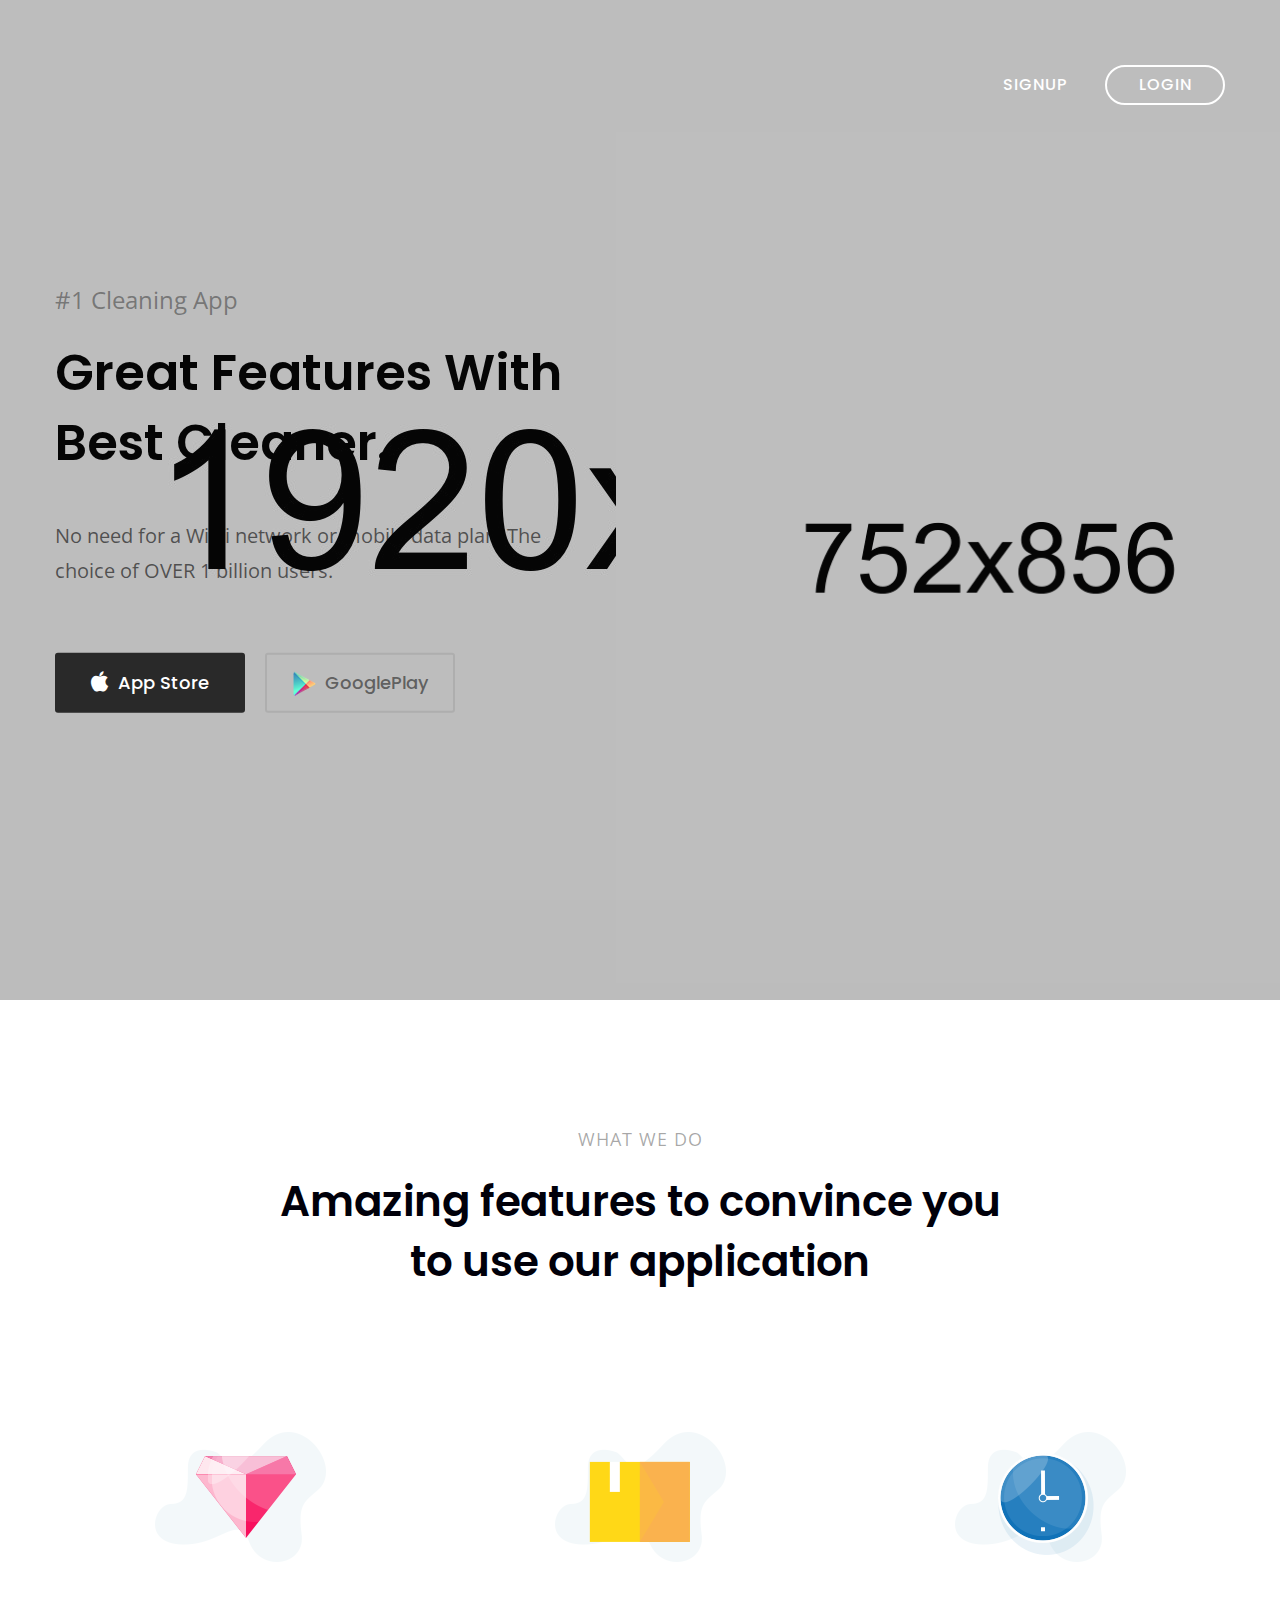
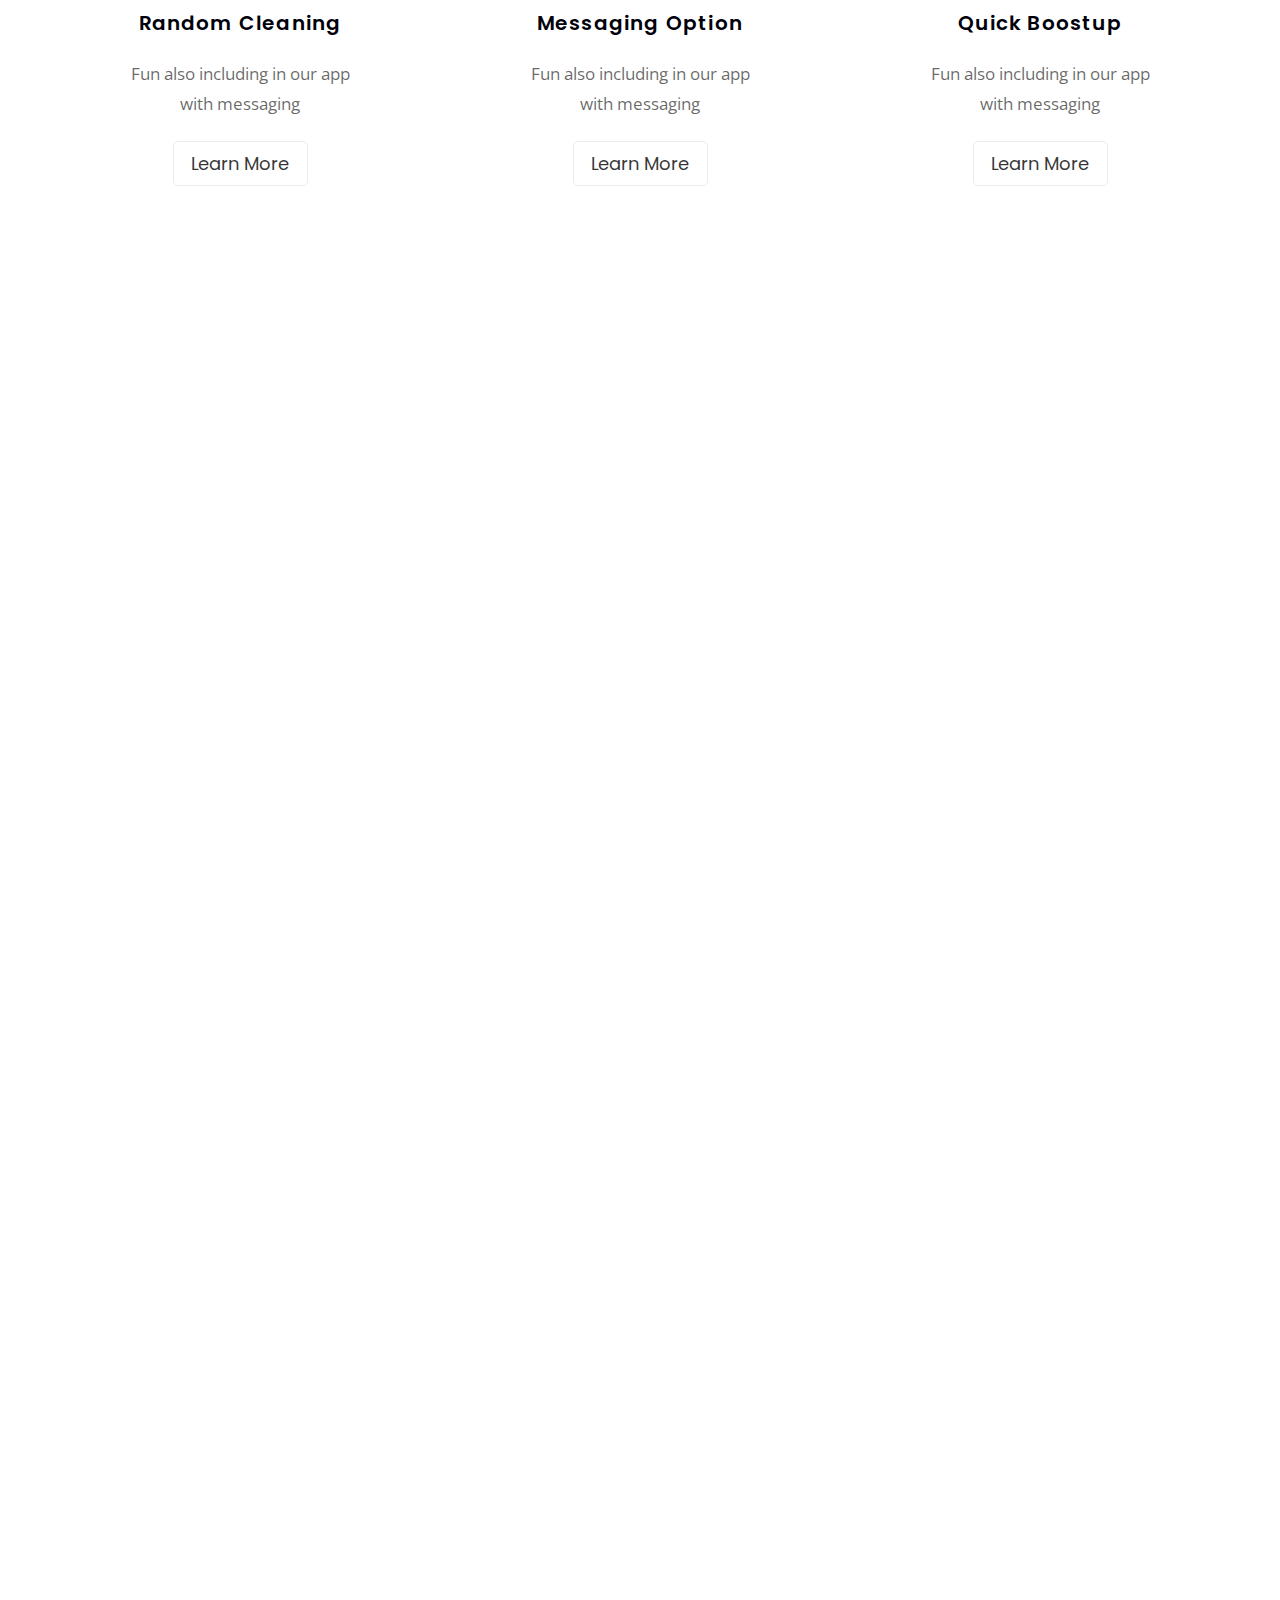
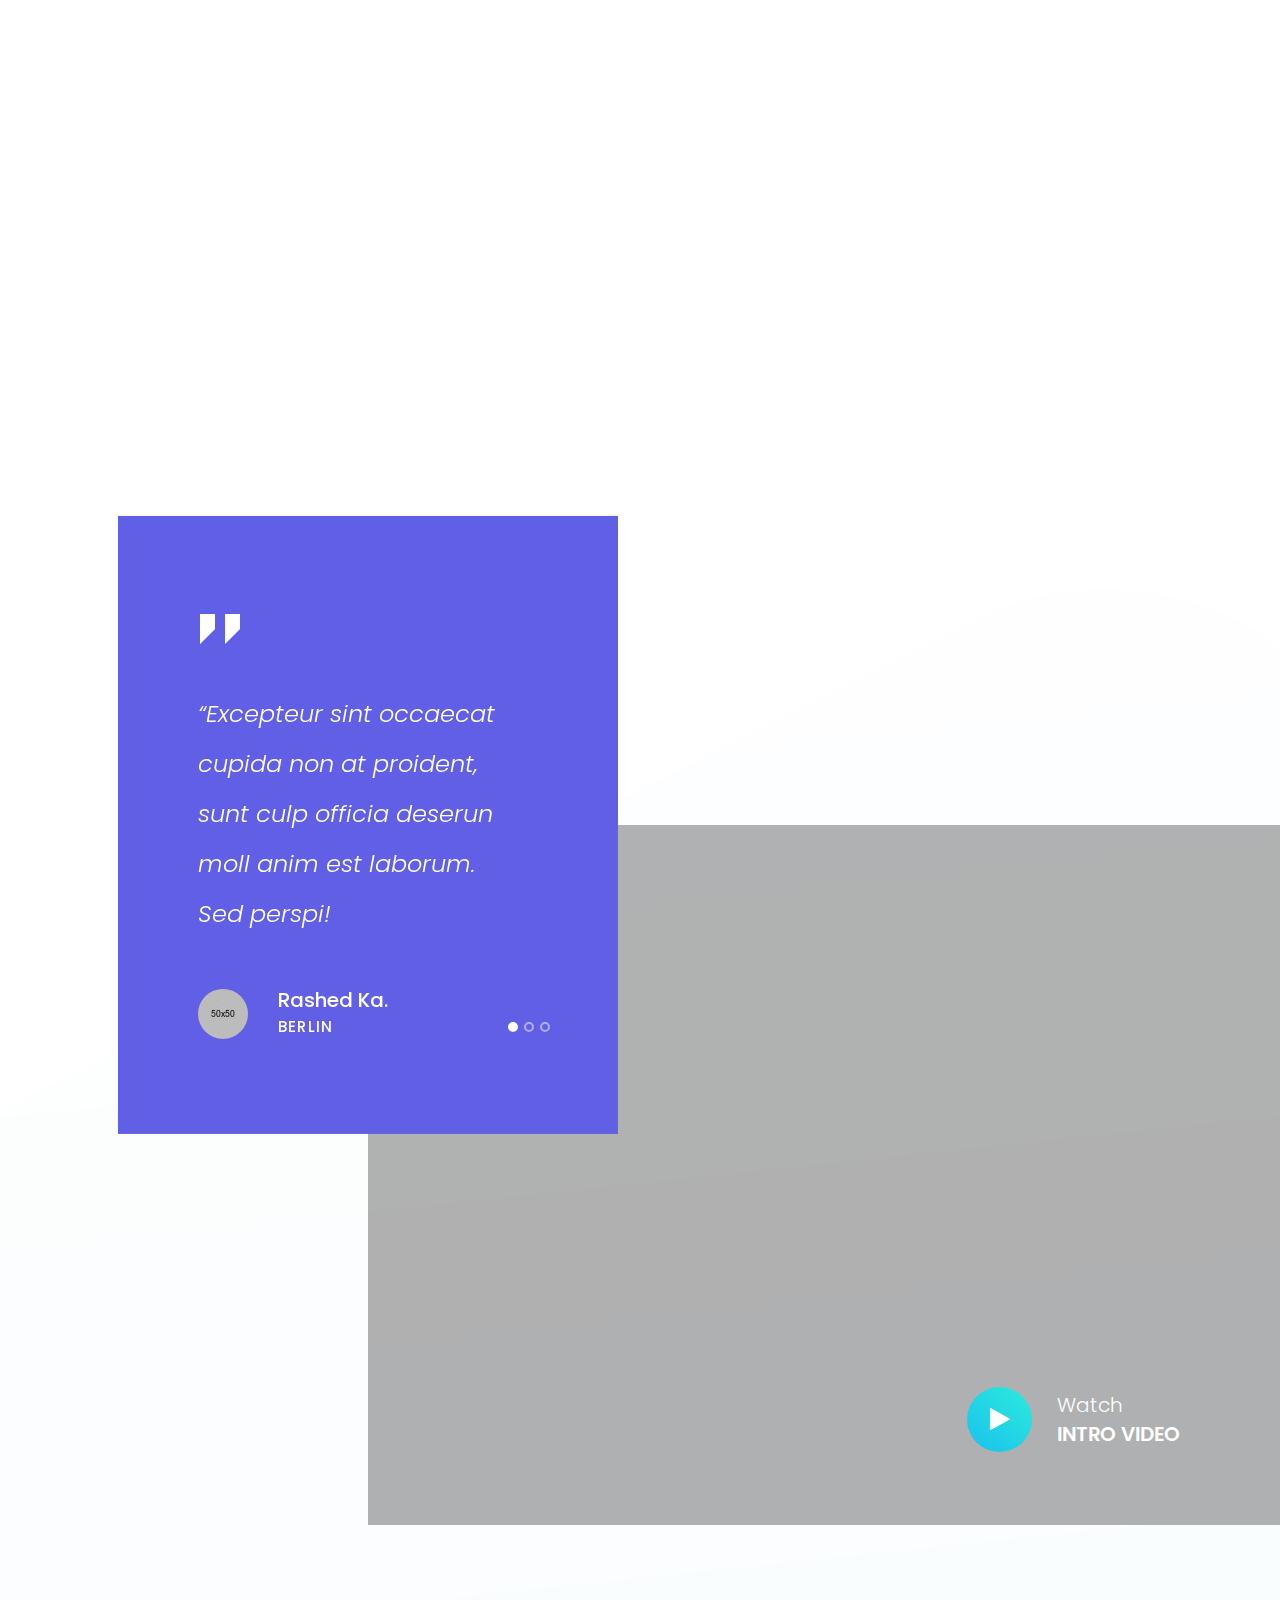
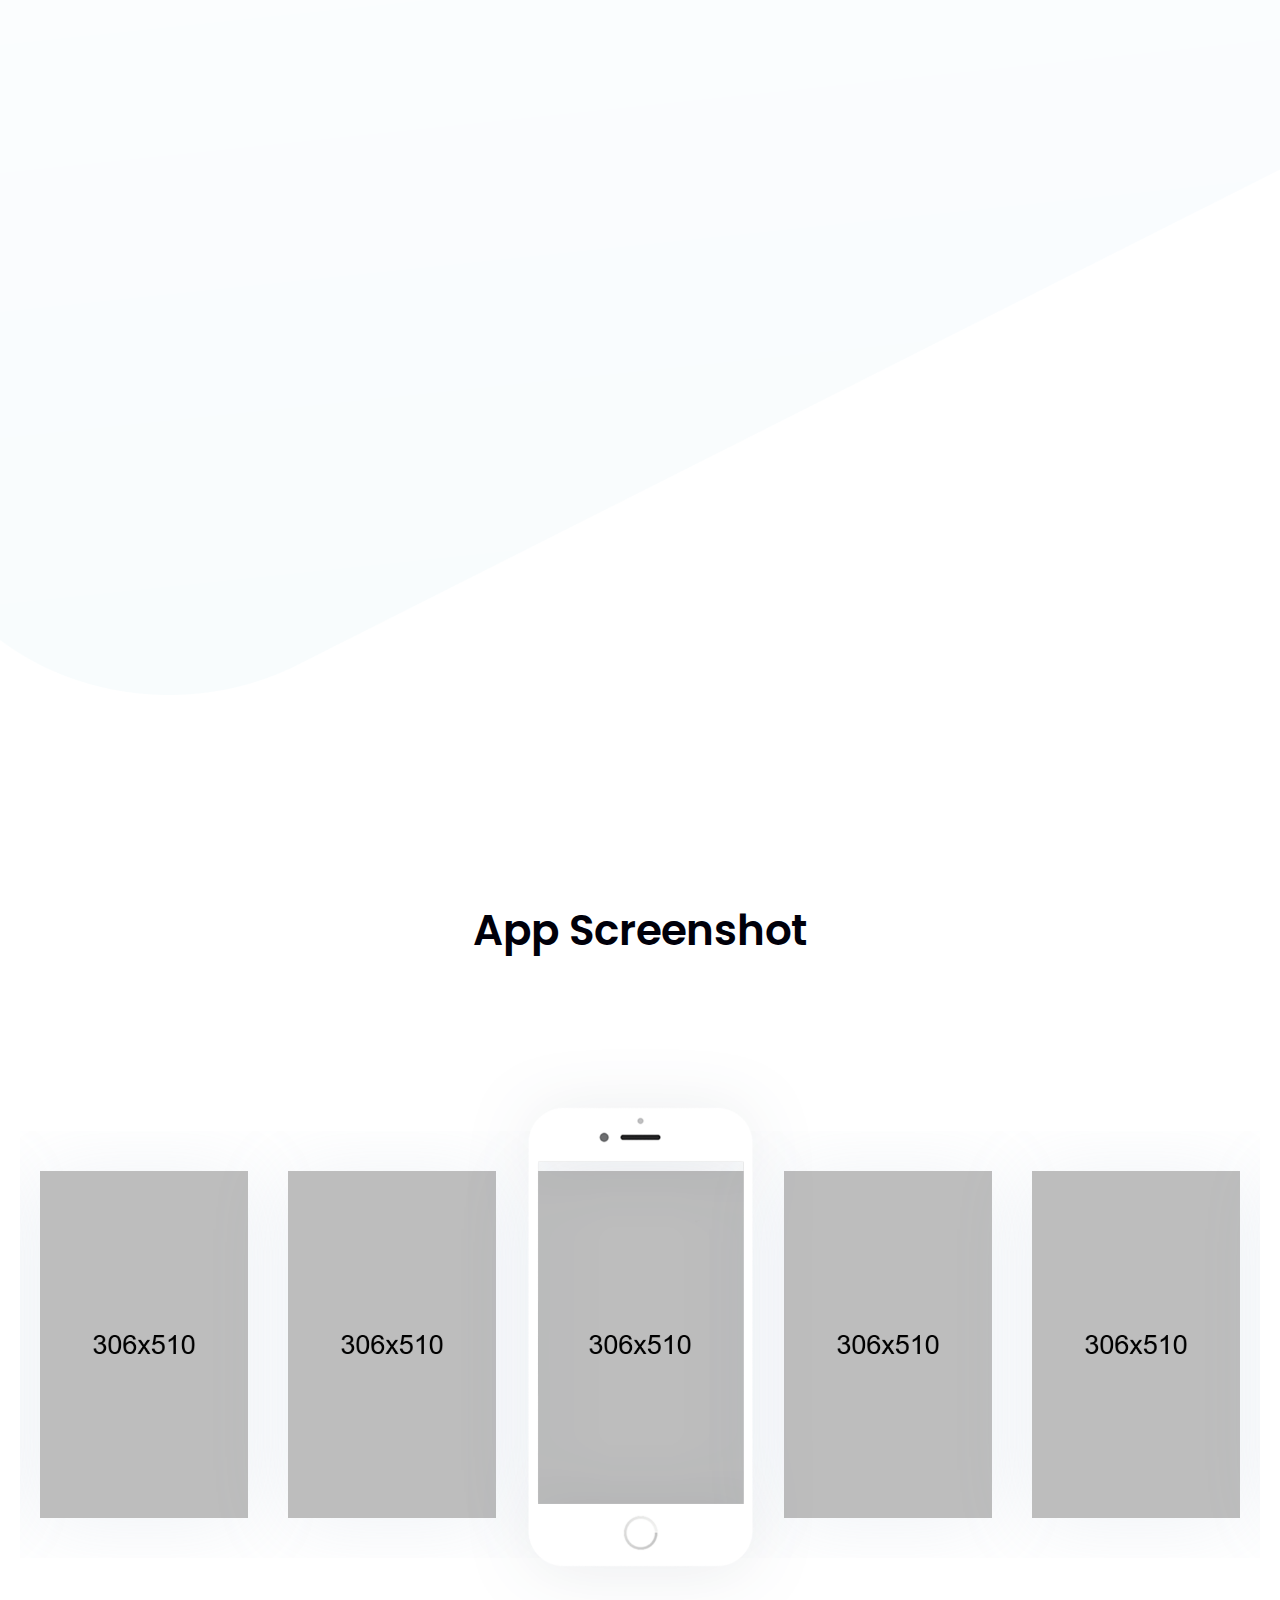
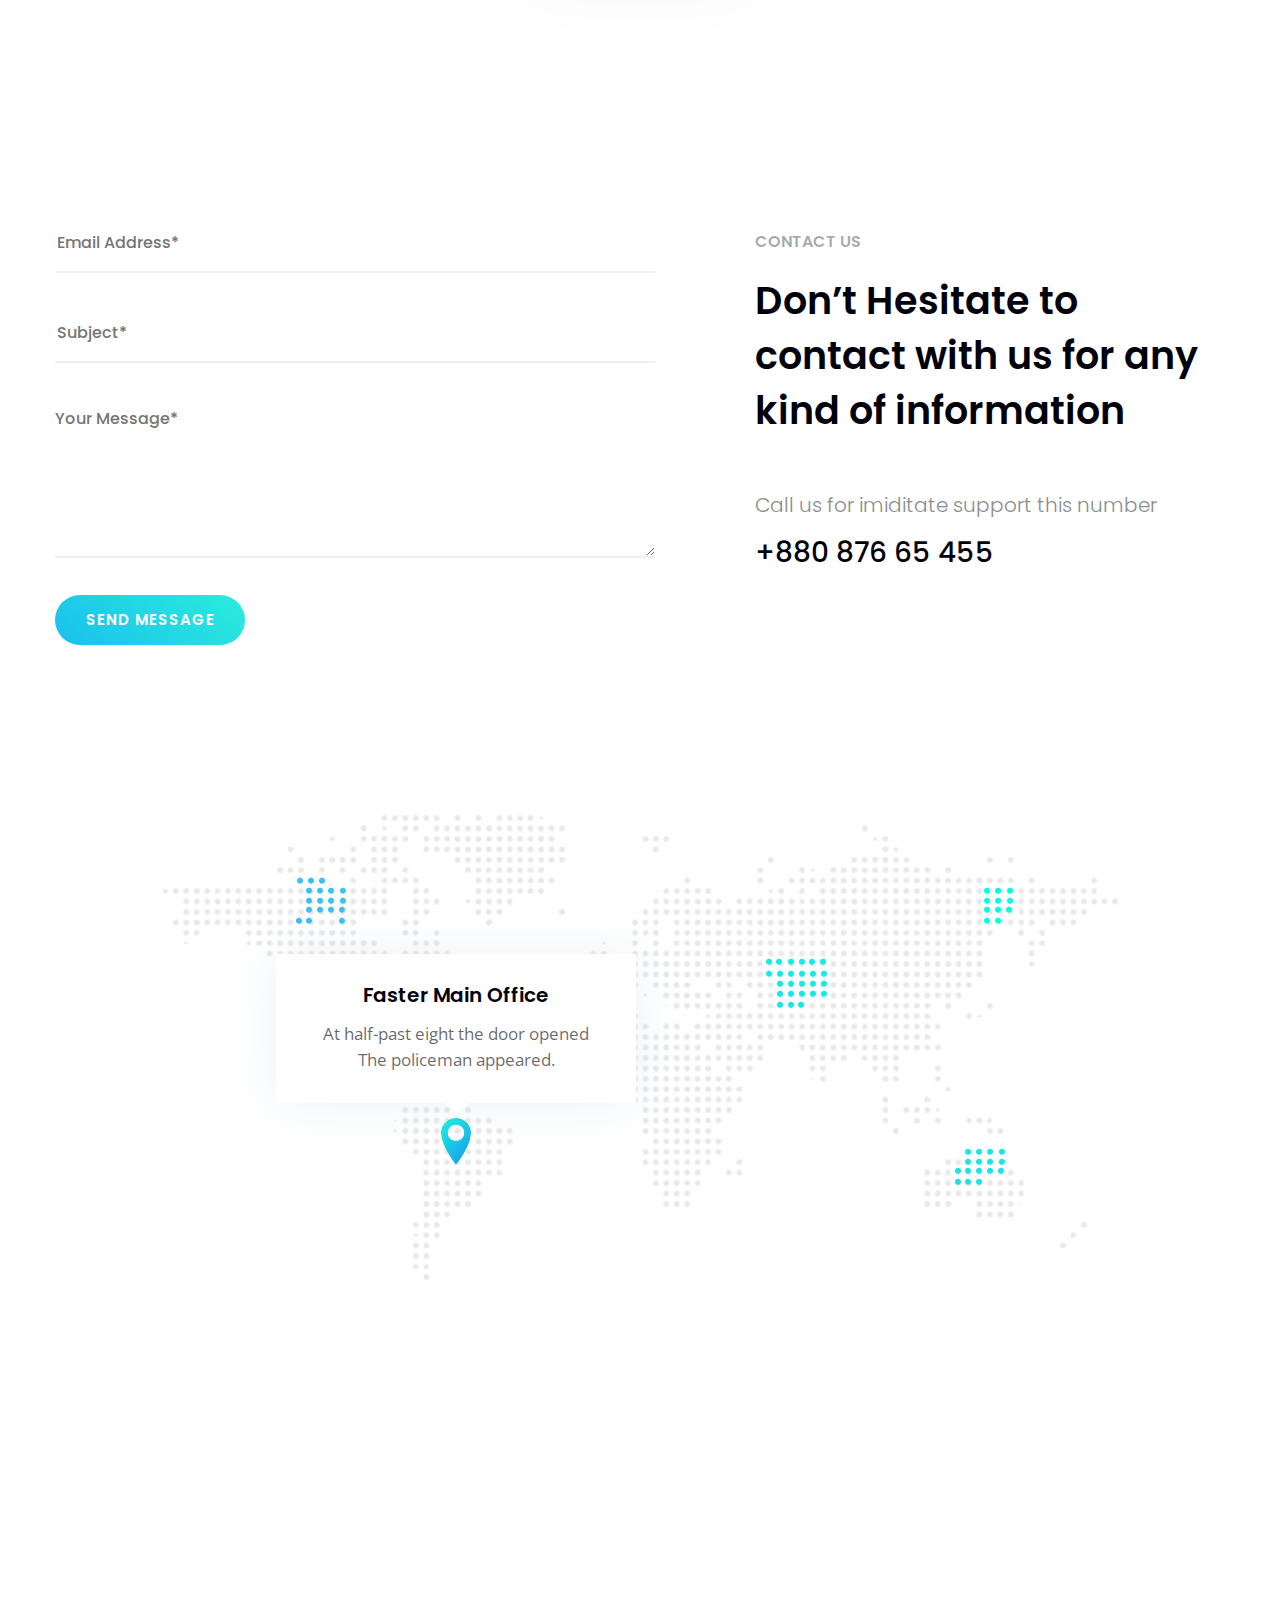
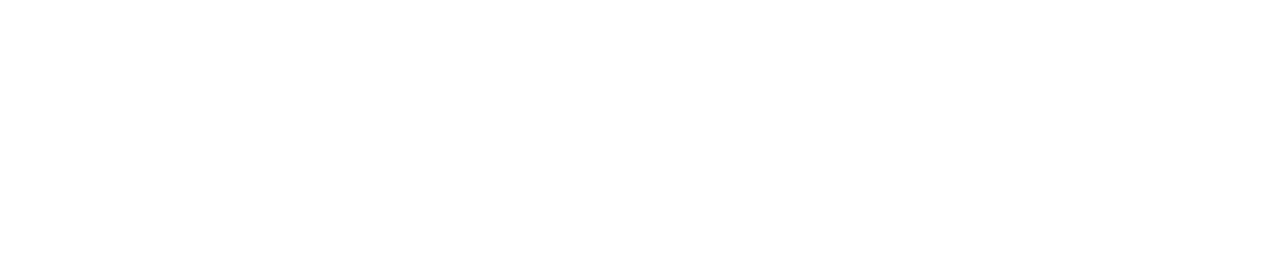
==== index.html @ 83d004ac "Initial commit" ====
<!DOCTYPE html>
<html lang="en">
	<head>
		<meta charset="UTF-8">
		<!-- For IE -->
		<meta http-equiv="X-UA-Compatible" content="IE=edge">

		<!-- For Resposive Device -->
		<meta name="viewport" content="width=device-width, initial-scale=1.0">

		<title>Faster - App Landing Page</title>

		<!-- Favicon -->
		<link rel="icon" type="image/png" sizes="56x56" href="images/fav-icon/icon.png">


		<!-- Main style sheet -->
		<link rel="stylesheet" type="text/css" href="css/style.css">
		<!-- responsive style sheet -->
		<link rel="stylesheet" type="text/css" href="css/responsive.css">


		<!-- Fix Internet Explorer ______________________________________-->

		<!--[if lt IE 9]>
			<script src="http://html5shiv.googlecode.com/svn/trunk/html5.js"></script>
			<script src="vendor/html5shiv.js"></script>
			<script src="vendor/respond.js"></script>
		<![endif]-->
			
	</head>

	<body>
		<div class="main-page-wrapper home-page-one">

			<!-- ===================================================
				Loading Transition
			==================================================== -->
			<div id="loader-wrapper">
				<div id="loader"></div>
			</div>



			<div class="html-top-content">
				<!-- 
				=============================================
					Theme Header
				============================================== 
				-->
				<header class="theme-main-header">
					<div class="container">
						<div class="menu-wrapper clearfix">
							<div class="logo float-left"><a href="index.html"><img src="images/logo/logo.png" alt="Logo"></a></div>
							<ul class="button-group float-right">
								<li><a href="#" class="tran3s">SIgnup</a></li>
								<li><a href="#" class="tran3s login">LOGIN</a></li>
							</ul>
							
						</div> <!-- /.menu-wrapper -->
					</div> <!-- /.container -->
				</header> <!-- /.theme-main-header -->


				<!--
				=====================================================
					Theme Main SLider
				=====================================================
				-->
				<div id="theme-main-banner" class="banner-one">
					<div data-src="images/home/slide-1.jpg">
						<div class="camera_caption">
							<div class="main-container">
								<div class="container">
									<h5 class="wow fadeInUp animated">#1 Cleaning App</h5>
									<h1 class="wow fadeInUp animated">Great Features with <br>Best Cleaner.</h1>
									<p class="wow fadeInUp animated">No need for a  Wi-Fi network or mobile data plan. The <br> choice of OVER 1 billion users.</p>
									<a href="course-2-column.html" class="tran3s wow fadeInLeft animated button-one" data-wow-delay="0.499s"><i class="fa fa-apple" aria-hidden="true"></i>App Store</a>
									<a href="course-2-column.html" class="tran3s wow fadeInRight animated button-two" data-wow-delay="0.499s"><img src="images/icon/2.png" alt="">GooglePlay</a>
									<div class="image-wrapper wow fadeInUp animated" data-wow-delay="0.75s">
										<img src="images/home/shape-1.png" alt="">
									</div>
								</div> <!-- /.container -->
							</div> <!-- /.main-container -->
						</div> <!-- /.camera_caption -->
					</div>
					<div data-src="images/home/slide-1.jpg">
						<div class="camera_caption">
							<div class="main-container">
								<div class="container">
									<h5 class="wow fadeInUp animated">#1 Cleaning App</h5>
									<h1 class="wow fadeInUp animated">Great Features with <br>Best Cleaner.</h1>
									<p class="wow fadeInUp animated">No need for a  Wi-Fi network or mobile data plan. The <br> choice of OVER 1 billion users.</p>
									<a href="course-2-column.html" class="tran3s wow fadeInLeft animated button-one" data-wow-delay="0.499s"><i class="fa fa-apple" aria-hidden="true"></i>App Store</a>
									<a href="course-2-column.html" class="tran3s wow fadeInRight animated button-two" data-wow-delay="0.499s"><img src="images/icon/2.png" alt="">GooglePlay</a>
									<div class="image-wrapper wow fadeInUp animated" data-wow-delay="0.75s">
										<img src="images/home/shape-1.png" alt="">
									</div>
								</div> <!-- /.container -->
							</div> <!-- /.main-container -->
						</div> <!-- /.camera_caption -->
					</div>
				</div> <!-- /#theme-main-banner -->



		        <!--
				=====================================================
					What We Do
				=====================================================
				-->
				<div class="what-we-do bg">
					<div class="container">
						<div class="theme-title-one text-center">
							<h6>What We Do</h6>
							<h2>Amazing features to convince you <br>to use our application</h2>
						</div> <!-- /.theme-title-one -->

						<div class="row">
							<div class="col-md-4 col-sm-6 col-xs-12 wow fadeInUp">
								<div class="single-block tran3s">
									<img src="images/icon/3.png" alt="" class="tran4s">
									<h6>Random Cleaning</h6>
									<p>Fun also including in our app <br> with messaging</p>
									<a href="#" class="tran3s theme-button"><span></span> Learn More</a>
								</div> <!-- /.single-block -->
							</div> <!-- /.col- -->
							<div class="col-md-4 col-sm-6 col-xs-12 wow fadeInUp" data-wow-delay="0.1s">
								<div class="single-block tran3s">
									<img src="images/icon/4.png" alt="" class="tran4s">
									<h6>Messaging Option</h6>
									<p>Fun also including in our app <br> with messaging</p>
									<a href="#" class="tran3s theme-button"><span></span> Learn More</a>
								</div> <!-- /.single-block -->
							</div> <!-- /.col- -->
							<div class="col-md-4 hidden-sm col-xs-12 wow fadeInUp" data-wow-delay="0.150s">
								<div class="single-block tran3s">
									<img src="images/icon/5.png" alt="" class="tran4s">
									<h6>Quick Boostup</h6>
									<p>Fun also including in our app <br> with messaging</p>
									<a href="#" class="tran3s theme-button"><span></span> Learn More</a>
								</div> <!-- /.single-block -->
							</div> <!-- /.col- -->
						</div> <!-- /.row -->
					</div> <!-- /.container -->
				</div> <!-- /.what-we-do -->



		        <!--
				=====================================================
					Boost Your Phone
				=====================================================
				-->
				<div class="boost-your-phone">
					<div class="container">
						<div class="row">
							<div class="col-lg-6 col-xs-12 float-right  wow fadeInRight">
								<div class="text">
									<div class="theme-title-two">
										<h2>Boost up your phone in just one click!</h2>
										<p>No need for a  Wi-Fi network or mobile data plan. The choice of OVER 1 billion users.</p>
									</div> <!-- /.theme-title-two -->
									<ul>
										<li><i class="flaticon-tick"></i> Auto clean mood with super minimize option</li>
										<li><i class="flaticon-tick"></i> Create your own mood with custome clean &amp; also make boostup sound</li>
										<li><i class="flaticon-tick"></i> Auto clean mood with super minimize option</li>
									</ul>
								</div>
							</div>
						</div>
						<div class="boster-image-wrapper  wow fadeInLeft">
							<img src="images/home/try.png" alt="" class="try">
							<input type="checkbox" id="ao-toggle" class="ao-toggle" name="ao-toggle">
							<img src="images/home/shape-2.png" alt="">
							<div class="ao-annotations">
								<span>Full Localisation Support</span>
								<span>Custom Image Widget</span>
								<span>Blog and Contact Widgets</span>
								<span>Easy Theme Options</span>
								<span>4 Footer Widget Columns</span>
							</div>
						</div> <!-- /.boster-image-wrapper -->
					</div> <!-- /.container -->
				</div> <!-- /.boost-your-phone -->



				<!--
				=====================================================
					Advance Feature
				=====================================================
				-->
				<div class="advance-feature">
					<div class="container">
						<div class="row">
							<div class="col-md-6 col-xs-12 wow fadeInLeft">
								<div class="feature-text">
									<div class="theme-title-two">
										<h2>Advance features give you full control!</h2>
										<p>No need for a  Wi-Fi network or mobile data plan. The choice of OVER 1 billion users.</p>
									</div> <!-- /.theme-title-two -->
									<p>This is yet another place to highlight feature your great app and talk bit about compatibility maybe who knows, the decision is yours to make! Don’t be hurry.</p>
								</div>
							</div> <!-- /.col- -->

							<div class="col-md-6 col-xs-12 wow fadeInRight">
								<div class="feature-warpper">
									<div class="row">
										<div class="col-xs-6">
											<div class="single-feature bg-one m-fix js-tilt">
												<i class="flaticon-diamond"></i>
												<h5>User Friendly</h5>
												<p>Sed ut perspic unde omnis iste natus error volu. </p>
											</div>
											<div class="single-feature bg-two js-tilt">
												<i class="flaticon-multimedia"></i>
												<h5>Fast Messaging</h5>
												<p>Sed ut perspic unde omnis iste natus error volu. </p>
											</div>
										</div>
										<div class="col-xs-6">
											<div class="single-feature bg-three js-tilt">
												<i class="flaticon-squares"></i>
												<h5>Minimal Interfae</h5>
												<p>Sed ut perspic unde omnis iste natus error volu. </p>
											</div>
											<div class="single-feature bg-four js-tilt">
												<i class="flaticon-lock"></i>
												<h5>Secure Monitoring</h5>
												<p>Sed ut perspic unde omnis iste natus error volu. </p>
											</div>
										</div>
									</div>
								</div> <!-- /.feature-warpper -->
							</div>
						</div> <!-- /.row -->
					</div> <!-- /.container -->
				</div> <!-- /.advance-feature -->
				



		        <div class="two-section-wrapper">
		        	<!--
					=====================================================
						Testimonial Slider
					=====================================================
					-->
					<div class="testimonial-section">
						<div class="container">
							<div class="row">
								<div class="col-lg-8 col-xs-12 float-right wow fadeInUp">
									<div class="theme-title-one">
										<h6>Testimonials</h6>
										<h2>Check what people say <br>About us!</h2>
									</div> <!-- /.theme-title-one -->
								</div> <!-- /.col- -->
							</div> <!-- /.row -->
						</div> <!-- /.container -->
						<div class="main-bg-wrapper">
							<div class="overlay">
								<div id="watch-video">
									<h6>Watch</h6>
									<h4>Intro Video</h4>
									<a data-fancybox href="https://www.youtube.com/embed/r-AuLm7S3XE?rel=0&amshowinfo=0" class="tran3s theme-button"><i class="fa fa-play" aria-hidden="true"><span></span></i></a>
								</div>
								<div class="main-slider-wrapper">
									<div class="testimonial-slider">
										<div class="item">
											<i class="flaticon-straight-quotes"></i>
											<p>“Excepteur sint occaecat cupida non at proident, sunt culp officia deserun moll anim est laborum. Sed perspi!</p>
											<div class="clearfix">
												<img src="images/home/a-1.jpg" alt="" class="float-left">
												<div class="name float-left">
													<h6>Rashed Ka.</h6>
													<span>Berlin</span>
												</div>
											</div>
										</div>
										<div class="item">
											<i class="flaticon-straight-quotes"></i>
											<p>“Excepteur sint occaecat cupida non at proident, sunt culp officia deserun moll anim est laborum. Sed perspi!</p>
											<div class="clearfix">
												<img src="images/home/a-1.jpg" alt="" class="float-left">
												<div class="name float-left">
													<h6>Zubayer Hasan</h6>
													<span>Berlin</span>
												</div>
											</div>
										</div>
										<div class="item">
											<i class="flaticon-straight-quotes"></i>
											<p>“Excepteur sint occaecat cupida non at proident, sunt culp officia deserun moll anim est laborum. Sed perspi!</p>
											<div class="clearfix">
												<img src="images/home/a-1.jpg" alt="" class="float-left">
												<div class="name float-left">
													<h6>Foqrul Munna</h6>
													<span>Berlin</span>
												</div>
											</div>
										</div>
									</div> <!-- /.testimonial-slider -->
								</div> <!-- /.main-slider-wrapper -->
							</div>
						</div> <!-- /.main-bg-wrapper -->
					</div> <!-- /.testimonial-section -->

					<!-- 
					=============================================
						Pricing Plan Style One
					============================================== 
					-->
					<div class="pricing-plan-section">
						<div class="container">
							<div class="row">
								<div class="col-md-6 col-xs-12 wow fadeInLeft">
									<div class="theme-title-one">
										<h6>Our pricing</h6>
										<h2>Not any hidden <br>charge, Choose you <br>pricing plan</h2>
										<p>We have differe type of pricing table to choose with <br>your need with resonable price. </p>
									</div> <!-- /.theme-title -->
									<ul class="nav nav-tabs">
										<li class="active"><a data-toggle="tab" href="#monthly">Monthly</a></li>
										<li><a data-toggle="tab" href="#yearly">Yearly</a></li>
									</ul>
								</div> <!-- /.col- -->

								<div class="col-md-6 col-xs-12 wow fadeInRight">
									<div class="tab-content">
										<div class="table-content">
											<div id="monthly" class="tab-pane price-table in active">
										    	<div class="col-inner">
				                                 	<h6>business</h6>
				                                    <p>Yearly Package</p>
				                                    <strong>$89<sup>.99</sup></strong>
				                                    <ul>
				                                     	<li>500GB Bandwidth</li>
				                                        <li>Business &amp; Financ Analysing</li>
				                                        <li>24 hour support</li>
				                                        <li>Customer Managemet</li>
				                                    </ul>
				                                    <a href="#" class="tran3s theme-button"><span></span> Sign up</a>
				                                </div>
											</div> <!-- /#monthly -->
										  	<div id="yearly" class="tab-pane price-table">
										    	<div class="col-inner">
				                                 	<h6>Startup</h6>
				                                    <p>Yearly Package</p>
				                                    <strong>$57<sup>.99</sup></strong>
				                                    <ul>
				                                     	<li>500GB Bandwidth</li>
				                                        <li>Business &amp; Financ Analysing</li>
				                                        <li>24 hour support</li>
				                                        <li>Customer Managemet</li>
				                                    </ul>
				                                    <a href="#" class="tran3s theme-button"><span></span> Sign up</a>
				                                </div>
										  	</div> <!-- /#yearly -->
										</div> <!-- /.table-content -->
									</div> <!-- /.tab-content -->
								</div>
							</div> <!-- /.row -->
						</div> <!-- /.container -->
					</div> <!-- /.pricing-plan-section -->
		        </div> <!-- /.two-section-wrapper -->
				


				<!--
				=====================================================
					App ScreenShot
				=====================================================
				-->
				<div class="app-screenshot">
					<h2>App Screenshot</h2>
					<div class="screenshot-container">
						<div class="phone-mockup"><img src="images/home/mobile-mockup.png" alt="" class=""></div>
						<div class="slider-row">
							<div class="screenshoot-slider">
								<div class="item"><img src="images/home/apps-1.png" alt=""></div>
								<div class="item"><img src="images/home/apps-2.png" alt=""></div>
								<div class="item"><img src="images/home/apps-3.png" alt=""></div>
								<div class="item"><img src="images/home/apps-4.png" alt=""></div>
								<div class="item"><img src="images/home/apps-3.png" alt=""></div>
							</div> <!-- /.screenshoot-slider -->
						</div> <!-- /.row -->
					</div> <!-- /.screenshot-container -->
				</div> <!-- /.app-screenshot -->


				<!--
				=====================================================
					Conatct Us
				=====================================================
				-->
				<div class="contact-us-section">
					<div class="container">
						<div class="row">
							<div class="col-md-5 col-xs-12 pull-right">
								<address class="contact-address">
									<div class="theme-title-one">
										<h6>Contact us</h6>
										<h2>Don’t Hesitate to contact with us for any kind of information</h2>
									</div> <!-- /.theme-title -->
									<p>Call us for imiditate support this number</p>
									<a href="#" class="tran3s call">+880 876 65 455</a>
								</address> <!-- /.contact-address -->
							</div>
							<div class="col-md-7 col-xs-12">
								<form action="inc/sendemail.php" class="contact-us-form form-validation" auto-complete="off">
									<input type="email" placeholder="Email Address*" name="email">
									<input type="text" placeholder="Subject*" name="sub">
									<textarea placeholder="Your Message*" name="message"></textarea>
									<div class="theme-button">
										<span></span>
										<input type="submit" value="SEND MESSAGE">
									</div>
								</form>

								<!--Contact Form Validation Markup -->
								<!-- Contact alert -->
								<div class="alert-wrapper" id="alert-success">
									<div id="success">
										<button class="closeAlert"><i class="fa fa-times" aria-hidden="true"></i></button>
										<div class="wrapper">
							               	<p>Your message was sent successfully.</p>
							             </div>
							        </div>
							    </div> <!-- End of .alert-wrapper -->
							    <div class="alert-wrapper" id="alert-error">
							        <div id="error">
							           	<button class="closeAlert"><i class="fa fa-times" aria-hidden="true"></i></button>
							           	<div class="wrapper">
							               	<p>Sorry!Something Went Wrong.</p>
							            </div>
							        </div>
							    </div> <!-- End of .alert-wrapper -->
							</div> <!-- /.col- -->
						</div> <!-- /.row -->
					</div> <!-- /.container -->
				</div> <!-- /.contact-us-section -->


				<!--
				=====================================================
					Google-map
				=====================================================
				-->
				<div class="google-map-area">
					<div class="container">
						<div class="map-image-warpper">
							<img src="images/home/map-1.png" alt="">
							<div class="placeholder">
								<img src="images/logo/map-placeholder-1.png" alt="">
								<div class="map-meta-data tran3s">
									<h6>Faster Main Office</h6>
									<p>At half-past eight the door opened <br>The policeman appeared.</p>
								</div>
							</div>
						</div> <!-- /.map-image-warpper -->
					</div>
				</div> <!-- /.google-map-area -->
			</div> <!-- /.html-top-content -->



			<!--
			=====================================================
				Footer 
			=====================================================
			-->
			<footer>
				<div class="container">
					<div class="footer-data-wrapper">
						<form action="#" class="subscribe-form">
							<h2>Subscirbe  Our Newslatter!!</h2>
							<div class="input-wrapper">
								<div class="row">
									<div class="col-md-5 col-md-6 col-xs-12">
										<input type="text" placeholder="Full Name*">
									</div>
									<div class="col-md-5 col-md-6 col-xs-12">
										<input type="email" placeholder="Email Address*">
									</div>
									<div class="col-md-2 col-xs-12">
										<div class="theme-button">
											<span></span>
											<input type="submit" value="SIGN UP">
										</div>
									</div>
								</div>
							</div>
						</form>
						<div class="bottom-footer">
							<div class="row">
								<div class="col-lg-6 col-md-7 col-xs-12 text-right pull-right">
									<ul class="footer-menu">
										<li><a href="" class="tran3s">Membership </a></li>
										<li><a href="blog.html" class="tran3s">Blog</a></li>
										<li><a href="" class="tran3s">About</a></li>
										<li><a href="" class="tran3s">Contact</a></li>
									</ul>
									<ul class="social-icon">
										<li><a href="#" class="tran3s"><i class="fa fa-facebook" aria-hidden="true"></i></a></li>
										<li><a href="#" class="tran3s"><i class="fa fa-twitter" aria-hidden="true"></i></a></li>
										<li><a href="#" class="tran3s"><i class="fa fa-dribbble" aria-hidden="true"></i></a></li>
										<li><a href="#" class="tran3s"><i class="fa fa-pinterest" aria-hidden="true"></i></a></li>
									</ul>
								</div>
								<div class="col-lg-6 col-md-5 col-xs-12 footer-logo">
									<div class="logo"><a href="index.html"><img src="images/logo/logo.png" alt="Logo"></a></div>
									<p>All Right Reserved 2016 &copy; <strong>CreativeGigs.</strong></p>
								</div>
							</div> <!-- /.row -->
						</div> <!-- /.bottom-footer -->
					</div>
				</div> <!-- /.container -->
			</footer>


			
	        <!-- Scroll Top Button -->
			<button class="scroll-top tran3s color-one-bg">
				<i class="fa fa-long-arrow-up" aria-hidden="true"></i>
			</button>




		<!-- Js File_________________________________ -->

		<!-- j Query -->
		<script type="text/javascript" src="vendor/jquery.2.2.3.min.js"></script>

		<!-- Bootstrap JS -->
		<script type="text/javascript" src="vendor/bootstrap/bootstrap.min.js"></script>

		<!-- Vendor js _________ -->
		<!-- Camera Slider -->
		<script type='text/javascript' src='vendor/Camera-master/scripts/jquery.mobile.customized.min.js'></script>
	    <script type='text/javascript' src='vendor/Camera-master/scripts/jquery.easing.1.3.js'></script> 
	    <script type='text/javascript' src='vendor/Camera-master/scripts/camera.min.js'></script>
	    <!-- WOW js -->
		<script type="text/javascript" src="vendor/WOW-master/dist/wow.min.js"></script>
		<!-- Tilt js -->
		<script type="text/javascript" src="vendor/tilt.js/src/tilt.jquery.js"></script>
		<!-- Fancybox -->
		<script type="text/javascript" src="vendor/fancybox/dist/jquery.fancybox.min.js"></script>
		<!-- Validation -->
		<script type="text/javascript" src="vendor/contact-form/validate.js"></script>
		<script type="text/javascript" src="vendor/contact-form/jquery.form.js"></script>

		<!-- owl.carousel -->
		<script type="text/javascript" src="vendor/owl-carousel/owl.carousel.min.js"></script>

		<!-- Theme js -->
		<script type="text/javascript" src="js/theme.js"></script>

		</div> <!-- /.main-page-wrapper -->
	</body>
</html>
---- css/style.css ----
/*CSS Document */

/* 
    Created on : 14/10/2017. 
    Theme Name : Faster .
    Description: Faster - App Landing Page.
    Version    : 1.1.
    Author     : @creativeGigs.
   
*/

/* ------------------------------------------ */
/*             TABLE OF CONTENTS
/* ------------------------------------------ */
/*   01 - Loading Transition  */
/*   02 - Click To Top  */
/*   03 - Global Settings */
/*   04 - Theme Header */
/*   05 - Theme Main Banner */
/*   06 - What We Do */
/*   07 - Boost Your Phone  */
/*   08 - Advance Feature  */
/*   09 - Testimonial Slider  */
/*   10 - Pricing Plan Section  */
/*   11 - App ScreenShot  */
/*   12 - Conatct Us  */
/*   13 - Google-map  */
/*   14 - Footer  */
/*   15 - Theme Inner Banner  */
/*   16 - Blog Page  */
/*   17 - Blog Details */



/**
* Importing necessary  Styles.
**/

@import url('https://fonts.googleapis.com/css?family=Open+Sans:300,400,600|Poppins:300,400,500,600');
/*----bootstrap css ----- */
@import url('../vendor/bootstrap/bootstrap.css');
/*----font awesome -------*/
@import url('../fonts/font-awesome/css/font-awesome.min.css');
/*----camera-slider---*/
@import url('../vendor/Camera-master/css/camera.css');
/*----owl-carousel css----*/
@import url('../vendor/owl-carousel/owl.carousel.css');
@import url('../vendor/owl-carousel/owl.theme.css');
/*-------- animated css ------*/
@import url('../vendor/WOW-master/css/libs/animate.css');
/*----------- Fancybox css -------*/
@import url('../vendor/fancybox/dist/jquery.fancybox.min.css');
/*--------- flat-icon ---------*/
@import url('../fonts/icon/font/flaticon.css');

/*** 

====================================================================
  Loading Transition
====================================================================

 ***/
#loader-wrapper {
  position: fixed;
  top: 0;
  left: 0;
  width: 100%;
  height: 100%;
  z-index: 999999;
  background: #fff;
  overflow: hidden;
}
#loader {
  background: url(../images/1.gif);
  width: 64px;
  height: 64px;
  position: relative;
  top: 50%;
  margin: -24px auto 0 auto;
}
/*** 

====================================================================
  Click To Top
====================================================================

 ***/
.scroll-top {
  width:35px;
  height:35px;
  position: fixed;
  bottom: 5px;
  right: 10px;
  z-index: 9999;
  text-align: center;
  color:#fff;
  font-size: 20px;
  display: none;
}
.scroll-top:after {
  position: absolute;
  z-index: -1;
  content: '';
  top: 100%;
  left: 5%;
  height: 10px;
  width: 90%;
  opacity: 1;
  background: radial-gradient(ellipse at center, rgba(0, 0, 0, 0.25) 0%, rgba(0, 0, 0, 0) 80%);
}
/*** 

====================================================================
  Global Settings
====================================================================

 ***/

 @font-face {
  font-family: 'font-awesome';
  src: url('../fonts/font-awesome/fonts/fontawesome-webfont.ttf');
  src: url('../fonts/font-awesome/fonts/fontawesome-webfont.eot'), /* IE9 Compat Modes */
       url('../fonts/font-awesome/fonts/fontawesome-webfont.woff2') format('woff2'), /* Super Modern Browsers */
       url('../fonts/font-awesome/fonts/fontawesome-webfont.woff') format('woff'), /* Pretty Modern Browsers */
       url('../fonts/font-awesome/fonts/fontawesome-webfont.svg') format('svg'); /* Legacy iOS */
 }
 body {
  font-family: 'Poppins', sans-serif;
  font-weight: normal;
  color:rgba(0,0,0,0.6);
  font-size: 18px;
  position: relative;
 }
.main-page-wrapper {
  overflow-x:hidden;
}
.html-top-content {
  position: relative;
  z-index: 999;
  margin-bottom: 594px;
  background: #fff;
}
 h1,h2,h3,h4,h5,h6,p,ul { margin:0;padding: 0;}
 h1,h2,h3,h4,h5,h6 {color:#00000a;font-weight: 600;}
 h1 {font-size: 50px; line-height: 70px;}
 h2 {font-size: 42px; line-height: 60px;}
 h3 {font-size: 32px;}
 h4 {font-size: 30px;}
 h5 {font-size: 24px;}
 h6 {font-size: 18px;}
 p {line-height: 35px; font-family: 'Open Sans', sans-serif;}
 ul {list-style-type: none;}
 a {text-decoration: none; display: inline-block;}
 a:hover,a:focus,a:visited {text-decoration: none; outline: none;}
 img {max-width: 100%; display: block;}
 button {border:none;outline: none;-webkit-box-shadow: none;box-shadow: none;display: block; padding: 0;}
 input,textarea {outline: none; -webkit-box-shadow: none; box-shadow: none;-webkit-transition: all 0.3s ease-in-out;transition: all 0.3s ease-in-out;}

.tran3s,.boost-your-phone .boster-image-wrapper img,.theme-button span,.owl-theme .owl-dots .owl-dot span,.pricing-plan-section .nav-tabs > li.active > a   {
  -webkit-transition: all 0.3s ease-in-out;
  transition: all 0.3s ease-in-out;
 }
.tran4s {
  -webkit-transition: all 0.4s ease-in-out;
  transition: all 0.4s ease-in-out;
 }
.float-left {float:left;}
.float-right {float:right;}
.theme-title-one h6 {
  font-family: 'Open Sans', sans-serif;
  font-weight: 400;
  text-transform: uppercase;
  color: rgba(0,0,0,0.35);
  letter-spacing: 1px;
  margin-bottom: 22px;
}
.theme-title-two {position: relative;padding-top: 20px;}
.theme-title-two:before {
  content: '';
  position: absolute;
  top:0;
  left:0;
  width: 45px;
  height: 4px;
  border-radius: 2px;
}
.theme-title-two p {
  font-size: 20px;
  margin-top: 25px;
}
.theme-button {position: relative;overflow: hidden;z-index: 1;}
.theme-button span {
  position: absolute;
  top:0;
  left: 0;
  right: 0;
  bottom: 0;
  opacity: 0;
  z-index: -1;
}
.home-page-one .theme-button span {background: linear-gradient( -160deg, rgb(26,192,237) 0%, rgb(31,242,255) 100%);}
.home-page-two .theme-button span {background: linear-gradient( -135deg, rgb(255,65,65) 0%, rgb(255,127,82) 100%);}
.home-page-three .theme-button span {background: linear-gradient( -135deg, rgb(109,105,255) 0%, rgb(95,155,255) 100%);}
.theme-button:hover span {opacity: 1;}
/*---------------------- Color Css -------------------------*/
/*---------Home One---------*/
.home-page-one .scroll-top,
.home-page-one .boost-your-phone .boster-image-wrapper .ao-annotations span,.home-page-one #watch-video a,
.home-page-one .pricing-plan-section .nav-tabs > li.active > a,
.home-page-one .pricing-plan-section .nav-tabs > li.active > a:hover,
.home-page-one .pricing-plan-section .nav-tabs > li.active > a:focus,
.home-page-one .contact-us-section .contact-us-form .theme-button,
.home-page-one footer .subscribe-form .input-wrapper .theme-button,
.home-page-one .blog-details .comment-area .leave-comment form button {
  background:linear-gradient( 41deg, rgb(26,192,237) 0%, rgb(43,236,220) 100%);
}
.home-page-one .theme-title-two:before {background: #0aebb3;}
.home-page-one .boost-your-phone .text ul li i,.home-page-one .contact-us-section .contact-address .call:hover,
.home-page-one footer .bottom-footer ul.footer-menu li a:hover,
.home-page-one .our-blog .single-blog .text>a,
.home-page-one .our-blog .single-blog:hover .text h5 a,
.home-page-one .blog-details .tag-option ul li a:hover,
.home-page-one .blog-details .comment-area .comment-section .comment button:hover {color: #0aebb3;}
.home-page-one footer .subscribe-form .input-wrapper input[type="text"]:focus,
.home-page-one footer .subscribe-form .input-wrapper input[type="email"]:focus {
  border-color:#1ac2ed;
}
/*---------Home two---------*/
.home-page-two .scroll-top,
.home-page-two .boost-your-phone .boster-image-wrapper .ao-annotations span,.home-page-two #watch-video a,
.home-page-two .pricing-plan-section .nav-tabs > li.active > a,
.home-page-two .pricing-plan-section .nav-tabs > li.active > a:hover,
.home-page-two .pricing-plan-section .nav-tabs > li.active > a:focus,
.home-page-two .contact-us-section .contact-us-form .theme-button,
.home-page-two footer .subscribe-form .input-wrapper .theme-button,
.home-page-two .blog-details .comment-area .leave-comment form button {
  background: linear-gradient( 11deg, rgb(255,65,65) 0%, rgb(255,127,82) 100%);
}
.home-page-two .theme-title-two:before,
.home-page-two .testimonial-section .main-bg-wrapper .main-slider-wrapper {background: #ff4e39;}
.home-page-two .boost-your-phone .text ul li i,.home-page-two .contact-us-section .contact-address .call:hover,
.home-page-two footer .bottom-footer ul.footer-menu li a:hover,
.home-page-two .our-blog .single-blog .text>a,
.home-page-two .our-blog .single-blog:hover .text h5 a,
.home-page-two .blog-details .tag-option ul li a:hover,
.home-page-two .blog-details .comment-area .comment-section .comment button:hover {color: #ff4e39;}
.home-page-two footer .subscribe-form .input-wrapper input[type="text"]:focus,
.home-page-two footer .subscribe-form .input-wrapper input[type="email"]:focus {
  border-color:#ff5541;
}
/*---------Home three---------*/
.home-page-three .scroll-top,
.home-page-three .boost-your-phone .boster-image-wrapper .ao-annotations span,.home-page-three #watch-video a,
.home-page-three .pricing-plan-section .nav-tabs > li.active > a,
.home-page-three .pricing-plan-section .nav-tabs > li.active > a:hover,
.home-page-three .pricing-plan-section .nav-tabs > li.active > a:focus,
.home-page-three .contact-us-section .contact-us-form .theme-button,
.home-page-three footer .subscribe-form .input-wrapper .theme-button,
.home-page-three .blog-details .comment-area .leave-comment form button {
  background: linear-gradient( 52deg, rgb(109,105,255) 0%, rgb(95,155,255) 100%);
}
.home-page-three .theme-title-two:before,
.home-page-three .testimonial-section .main-bg-wrapper .main-slider-wrapper {background: #6a74ff;}
.home-page-three .boost-your-phone .text ul li i,.home-page-three .contact-us-section .contact-address .call:hover,
.home-page-three footer .bottom-footer ul.footer-menu li a:hover,
.home-page-three .our-blog .single-blog .text>a,
.home-page-three .our-blog .single-blog:hover .text h5 a,
.home-page-three .blog-details .tag-option ul li a:hover,
.home-page-three .blog-details .comment-area .comment-section .comment button:hover {color: #6a74ff;}
.home-page-three footer .subscribe-form .input-wrapper input[type="text"]:focus,
.home-page-three footer .subscribe-form .input-wrapper input[type="email"]:focus {
  border-color:#6681ff;
}

/*** 

====================================================================
  Theme Header
====================================================================

 ***/
.theme-main-header {
  position: absolute;
  left:0;
  right: 0;
  top:0;
  padding-top: 65px;
  z-index: 999;
}
.theme-main-header .button-group li {
  display: inline-block;
}
.theme-main-header .button-group li:first-child {margin-right: 5px;}
.theme-main-header .button-group li a {
  width: 120px;
  line-height: 36px;
  font-weight: 500;
  border:2px solid transparent;
  text-align: center;
  color: #fff;
  text-transform: uppercase;
  font-size: 16px;
  letter-spacing: 1px;
  border-radius: 20px;
}
.theme-main-header .button-group li a.login {border-color: #fff;}
.theme-main-header .button-group li a:hover,
.theme-main-header .button-group li a.login:hover {
  background: #fff;
  border-color: #fff;
  color: rgba(0,0,0,0.8);
}
/*** 

====================================================================
  Theme Main Banner
====================================================================

 ***/
 #theme-main-banner {margin-bottom: 130px;position: relative;}
.camera_wrap {
  float:none;
}
#theme-main-banner .camera_overlayer {
  content: '';
  position: absolute;
  top:0;
  left:0;
  right: 0;
  bottom: 0;
  background: transparent;
}
#theme-main-banner.camera_wrap .camera_pag .camera_pag_ul {
  position: absolute;
  text-align: center;
  top:50%;
  left:38px;
  z-index: 99;
  -webkit-transform: translateY(-50%);
          transform: translateY(-50%);
}
#theme-main-banner .camera_caption {
  height: 100%;
}
#theme-main-banner .camera_caption .main-container {position: relative;}

#theme-main-banner .camera_caption>div {
  background: transparent;
  position: absolute;
  width: 100%;
  z-index: 1;
  top: 50%;
  -webkit-transform: translateY(-50%);
          transform: translateY(-50%);
  text-shadow: none;
  left: 0;
  padding: 0;
  z-index: 9;
}
#theme-main-banner .camera_caption .container {position: relative;z-index: 99;}
#theme-main-banner .camera_caption .container h5 {
  font-family: 'Open Sans', sans-serif;
  font-weight: normal;
  color: #fff;
  text-transform: uppercase;
}
#theme-main-banner.banner-one .camera_caption .container h5 {
  color: rgba(0,0,0,0.4);
  text-transform: capitalize;
}
#theme-main-banner .camera_caption .container h1 {
  color: #fff;
  text-transform: capitalize;
  margin: 25px 0 40px 0;
}
#theme-main-banner.banner-one .camera_caption .container h1 {color: #000;}
#theme-main-banner .camera_caption .container p {
  font-size: 20px;
  margin: 0 0 55px 0;
  color: rgba(255,255,255,0.85);
}
#theme-main-banner.banner-one .camera_caption .container p {color: rgba(0,0,0,0.6);}
#theme-main-banner .camera_caption .container a {
  width: 190px;
  line-height: 56px;
  font-size: 18px;
  font-weight: 500;
  border:2px solid #fff;
  border-radius: 3px;
  text-align: center;
  margin: 10px 15px 0 0;
  color: #fff;
}
#theme-main-banner .camera_caption .container a:hover {-webkit-box-shadow: 0px 0px 30px 0px rgba(0, 0, 0, 0.08);box-shadow: 0px 0px 30px 0px rgba(0, 0, 0, 0.08);}
#theme-main-banner .camera_caption .container a i {
  font-size: 22px;
  vertical-align: -1px;
  margin-right: 10px;
}
#theme-main-banner .camera_caption .container a img {
  display: inline-block;
  margin-right: 8px;
  vertical-align: middle;
}
#theme-main-banner .camera_caption .container a.button-one  {
  background: #252525;
  border-color: #252525;
}
#theme-main-banner.banner-one .camera_caption .container a.button-two {
  border-color: rgba(0,0,0,0.08);
  color: rgba(0,0,0,0.52);
}
#theme-main-banner .camera_caption .container a.button-one:hover,
#theme-main-banner .camera_caption .container a.button-two:hover,
#theme-main-banner.gradient-banner-one .camera_caption .container a.button-one:hover,
#theme-main-banner.gradient-banner-one .camera_caption .container a.button-two:hover,
.home-page-one .partical-gradient-one #theme-main-banner .camera_caption .container a.button-one:hover,
.home-page-one .partical-gradient-one #theme-main-banner .camera_caption .container a.button-two:hover {
  background: #fff;
  border-color: #fff;
  color: #252525;
}
.home-page-one #theme-main-banner .camera_caption .container a:hover,
.home-page-one #theme-main-banner.banner-one .camera_caption .container a.button-two:hover {
  background: #fd3f38;
  border-color: #fd3f38;
  color: #fff;
}
#theme-main-banner .camera_caption .container .image-wrapper {
  position: absolute;
  width: 64%;
}
#theme-main-banner .camera_caption .container .image-wrapper img {max-width: 100% !important;}
#theme-main-banner .camera_caption .container .image-wrapper,
#theme-main-banner.banner-two .camera_caption .container .image-wrapper {
  right: -140px;
  top:-155px;
}
#theme-main-banner.banner-three .camera_caption .container .image-wrapper,
#theme-main-banner.gradient-banner-one .camera_caption .container .image-wrapper {
  right: 0;
  top:-175px;
  width: 43%;
}
#theme-main-banner.banner-three.gradient-banner-three .camera_caption .container .image-wrapper,
.partical-gradient-three #theme-main-banner.banner-three .camera_caption .container .image-wrapper {
  top:auto;
  bottom: -287px;
  right: -140px;
}
#theme-main-banner.gradient-banner-one .camera_overlayer {
  background: linear-gradient( -41deg, rgb(0,215,221) 0%, rgb(8,167,221) 100%);
}
#theme-main-banner.gradient-banner-two .camera_overlayer {
  background: linear-gradient( -34deg, rgb(244,120,72) 0%, rgb(255,54,54) 100%);
}
#theme-main-banner.gradient-banner-three .camera_overlayer {
  background: linear-gradient( 131deg, rgb(92,57,236) 0%, rgb(132,112,255) 100%);
}
.partical-gradient-one {
  background: linear-gradient( -41deg, rgb(0,215,221) 0%, rgb(8,167,221) 100%);
}
.partical-gradient-two {
  background: linear-gradient( -34deg, rgb(244,120,72) 0%, rgb(255,54,54) 100%);
}
.partical-gradient-three {
  background: linear-gradient( 131deg, rgb(92,57,236) 0%, rgb(132,112,255) 100%);
}
/*------------------- What We Do ------------------*/
.what-we-do .theme-title-one {padding-bottom: 45px;}
.what-we-do .single-block {
  text-align: center;
  padding: 35px 5px 70px 5px;
  margin-top: 60px;
}
.what-we-do .single-block img {margin: 0 auto;}
.what-we-do .single-block h6 {
  font-size: 20px;
  margin: 50px 0 25px 0;
  letter-spacing: 1.2px;
}
.what-we-do .single-block p {
  font-size: 17px;
  line-height: 30px;
}
.what-we-do .single-block a {
  width: 135px;
  line-height: 43px;
  border: 1px solid rgba(0,0,0,0.08);
  border-radius: 5px;
  color: rgba(0,0,0,0.8);
  margin-top: 22px;
}
.what-we-do .single-block a:hover {color: #fff;border-color: #fff;}
.what-we-do .single-block:hover {
  background: #fff;
  -webkit-box-shadow: 0px 4px 70px 0px rgba(86, 103, 146, 0.05);
          box-shadow: 0px 4px 70px 0px rgba(86, 103, 146, 0.05);
}
.what-we-do .single-block:hover img {
  -webkit-transform:scale(0.9);
          transform:scale(0.9);
}
/*-------------------- Boost Your Phone -----------------*/
.boost-your-phone {margin: 90px 0 125px 0;}
.boost-your-phone .container {position: relative;}
.boost-your-phone .boster-image-wrapper {
  position: absolute;
  width: 62%;
  top:0;
  left:-170px;
  background: url(../images/home/bg-1.png) no-repeat center center;
  z-index: 1;
}
.boost-your-phone .boster-image-wrapper input.ao-toggle {
  width: 100%;
  height: 100%;
  position: absolute;
  top: 0px;
  left: 0px;
  margin: 0;
  padding: 0;
  opacity: 0;
  z-index: 100;
  border: none;
  cursor: pointer;
}
.boost-your-phone .boster-image-wrapper input.ao-toggle:checked + img {
  -webkit-transform: scale(0.9);
  transform: scale(0.9);
}
.boost-your-phone .boster-image-wrapper .ao-annotations {
  width: 100%;
  height: 100%;
  position: absolute;
  top: 0px;
  left: 0px;
  opacity: 0;
  z-index: 5;
  -webkit-transform: scale(0.8);
  transform: scale(0.8);
  -webkit-transition: all 0.3s ease-in-out;
  transition: all 0.3s ease-in-out;
}
.boost-your-phone .boster-image-wrapper .ao-annotations span {
  display: block;
  position: absolute;
  padding: 0 15px;
  line-height: 36px;
  border-radius: 2px;
  text-align: center;
  color: #fff;
  font-size: 16px;
  opacity: 0;
  -webkit-box-shadow: 0px 4px 70px 0px rgba(86, 103, 146, 0.5);
          box-shadow: 0px 4px 70px 0px rgba(86, 103, 146, 0.5);
  -webkit-transform: scale(1.3);
  transform: scale(1.3);
  -webkit-transition: all 0.3s ease-in-out;
  transition: all 0.3s ease-in-out;
}
.boost-your-phone .boster-image-wrapper .ao-annotations span:nth-child(1) {
  top: 5%;
  left: 32%;
}

.boost-your-phone .boster-image-wrapper .ao-annotations span:nth-child(2) {
  top: 30%;
  left: 15%;
}

.boost-your-phone .boster-image-wrapper .ao-annotations span:nth-child(3) {
  top: 37%;
  right: -19%;
}

.boost-your-phone .boster-image-wrapper .ao-annotations span:nth-child(4) {
  top: 58%;
  right: -7%;
}

.boost-your-phone .boster-image-wrapper .ao-annotations span:nth-child(5) {
  bottom: 30%;
  left: 0%;
}
.boost-your-phone .boster-image-wrapper input.ao-toggle:checked ~ .ao-annotations,
.boost-your-phone .boster-image-wrapper input.ao-toggle:checked ~ .ao-annotations span {
  opacity: 1;
  -webkit-transform: scale(1);
  transform: scale(1);
}
.boost-your-phone .boster-image-wrapper>img.try {
  position: absolute;
  bottom:20px;
  left:50%;
  -webkit-transform:translateX(-50%;);
          transform:translateX(-50%;);
}
.boost-your-phone .theme-title-two {margin-bottom: 55px;}
.boost-your-phone .text {padding: 150px 0 0 0;}
.boost-your-phone .text ul li {
  font-weight: 500;
  line-height: 35px;
  color: #111111;
  padding: 0 0 20px 45px;
  position: relative;
}
.boost-your-phone .text ul li i {
  position: absolute;
  top:0;
  left:0;
  font-size: 20px;
}
/*--------------------- Advance Feature ----------------*/
.advance-feature {padding: 60px 0 200px 0;}
.advance-feature .feature-text {padding: 200px 70px 0 0;}
.advance-feature .feature-text>p {margin-top: 40px;}
.advance-feature .feature-warpper {
  position: relative;
  z-index: 9;
}
.advance-feature .feature-warpper:before {
  content: url(../images/home/bg-2.png);
  position: absolute;
  top:0;
  right: -80px;
  z-index: -1;
}
.advance-feature .feature-warpper .single-feature.m-fix {margin-top: 75px;}
.advance-feature .feature-warpper .single-feature {
  padding: 125px 10px 62px 35px;
  border-radius: 5px;
  margin-bottom: 35px;
  color: #fff;
  position: relative;
  cursor: pointer;
  -webkit-transform-style: preserve-3d;
  transform-style: preserve-3d;
  -webkit-transform: perspective(300px);
  transform: perspective(300px);
}
.advance-feature .feature-warpper .single-feature i {
  -webkit-transform: translateZ(50px) translateY(-50%) translateX(-50%);
  transform: translateZ(50px) translateY(-50%) translateX(-50%);
  position: absolute;
  top: 88px;
  left: 74px;
  font-size: 45px;
}
.advance-feature .feature-warpper .single-feature h5 {
  font-size: 22px;
  font-weight: 500;
  margin: 10px 0 18px 0;
  color: #fff;
}
.advance-feature .feature-warpper .single-feature p {
  font-size: 16px;
  line-height: 28px;
  color: #fff;
}
.advance-feature .feature-warpper .single-feature.bg-one {background-image: linear-gradient( 51deg, rgb(65,174,220) 0%, rgb(6,240,243) 100%);}
.advance-feature .feature-warpper .single-feature.bg-two {background-image: linear-gradient( 51deg, rgb(241,177,23) 0%, rgb(255,216,98) 100%);}
.advance-feature .feature-warpper .single-feature.bg-three {background-image: linear-gradient( 51deg, rgb(127,95,206) 0%, rgb(179,123,236) 99%);}
.advance-feature .feature-warpper .single-feature.bg-four {background-image: linear-gradient( 51deg, rgb(49,176,100) 0%, rgb(40,243,135) 100%);}
.two-section-wrapper {
  background: url(../images/home/bg-3.png) no-repeat  center center;
}
/*--------------------- Testimonial Slider --------------*/
.testimonial-section .main-bg-wrapper {
  margin: 150px 0 0 368px;
  position: relative;
  background: url(http://www.readyelements.com/wp-content/uploads/2017/free-stock-photo-newspapers-on-white-background-2214.jpg) no-repeat center;
  background-size: cover;
  background-attachment: fixed;
  height: 700px;
}
.testimonial-section .main-bg-wrapper .overlay {
  background: rgba(0,0,0,0.3);
  height: 100%;
}
.testimonial-section .main-bg-wrapper .main-slider-wrapper {
  position: absolute;
  max-width: 500px;
  z-index: 9;
  top:0;
  left:0;
  padding: 85px 100px 95px 80px;
  -webkit-transform:translate(-50%,-50%);
          transform:translate(-50%,-50%);
}
.home-page-one .testimonial-section .main-bg-wrapper .main-slider-wrapper {background: #605fe5;}
.testimonial-section .main-bg-wrapper .main-slider-wrapper .item i {
  font-size: 40px;
  color: #fff;
  padding-left: 2px;
}
.testimonial-section .main-bg-wrapper .main-slider-wrapper .item p {
  font-family: 'Poppins', sans-serif;
  font-weight: 300;
  font-size: 24px;
  line-height: 50px;
  color: #fff;
  font-style: italic;
  margin: 30px 0 50px 0;
}
.testimonial-section .main-bg-wrapper .main-slider-wrapper .item .name {
  padding-left: 30px;
}
.testimonial-section .main-bg-wrapper .main-slider-wrapper .item .name h6 {
  font-weight: 500;
  font-size:20px;
  color: #fff;
  margin-bottom: 2px;
}
.testimonial-section .main-bg-wrapper .main-slider-wrapper .item .name span {
  text-transform: uppercase;
  font-size: 15px;
  font-weight: 500;
  text-transform: uppercase;
  color: #fff;
  letter-spacing: 1.2px;
}
.testimonial-section .main-bg-wrapper .main-slider-wrapper .item img {
  width: 50px;
  height: 50px;
  border-radius: 50%;
}
.owl-theme .owl-nav {margin: 0;}
.owl-theme .owl-dots .owl-dot span {
  width: 10px;
  height: 10px;
  background: transparent;
  border: 2px solid rgba(255,255,255,0.5);
  border-radius: 50%;
  padding: 0;
  margin: 0 3px;
}
.owl-theme .owl-dots .owl-dot.active span,
.owl-theme .owl-dots .owl-dot:hover span {
  background: #fff;
  border-color: #fff;
}
.testimonial-section .owl-theme .owl-dots {
  position: absolute;
  bottom: 0;
  right: -35px;
  z-index: 1;
}
#watch-video {
  position: absolute;
  bottom: 80px;
  right: 100px;
  padding-left: 90px;
  z-index: 9;
}
#watch-video h6 {
  color: #fff;
  font-weight: 300;
  font-size: 20px;
}
#watch-video h4 {
  font-weight: 600;
  text-transform: uppercase;
  font-size: 20px;
  color: #fff;
  margin-top: 7px;
}
#watch-video a {
  width: 65px;
  height: 65px;
  text-align: center;
  line-height: 65px;
  border-radius: 50%;
  color: #fff;
  font-size: 25px;
  position: absolute;
  left:0;
  top:-7px;
}
/*-------------------------- Pricing Plan Section ----------------------*/
.pricing-plan-section {padding: 250px 0 100px 0;}
.pricing-plan-section .theme-title-one p {margin: 35px 0 0 0;}
.pricing-plan-section .nav-tabs {border: none;margin-top: 46px;}
.pricing-plan-section .nav-tabs > li {margin: 0;}
.pricing-plan-section .nav-tabs > li > a {
  width: 152px;
  line-height: 55px;
  font-size: 18px;
  padding: 0;
  background: #ffffff;
  font-weight: 400;
  color: #00000a;
  border: none !important;
  margin: 0;
  letter-spacing: 1px;
  text-align: center;
}
.pricing-plan-section .nav-tabs > li:first-child > a {border-radius: 28px 0 0 28px;}
.pricing-plan-section .nav-tabs > li:last-child > a {border-radius: 0 28px 28px 0;}
.pricing-plan-section .nav-tabs > li.active > a,
.pricing-plan-section .nav-tabs > li.active > a:hover,
.pricing-plan-section .nav-tabs > li.active > a:focus {color: #fff;}
.pricing-plan-section .tab-content {
  position: relative;
  margin-top: -50px;
}
.pricing-plan-section .tab-content .table-content {position: relative;}
.pricing-plan-section .tab-content .table-content .price-table {
  width: 370px;
  position: absolute;
  left: 0px;
  top: 0px;
  z-index: 1;
  transition: all 0.7s ease;
  -moz-transition: all 0.7s ease;
  -webkit-transition: all 0.7s ease;
  -ms-transition: all 0.7s ease;
  -o-transition: all 0.7s ease;
  -webkit-transform: scale(0.8,0.8) translateX(225px);
          transform: scale(0.8,0.8) translateX(225px);
}
.pricing-plan-section .tab-content .table-content .price-table.active {
  position: relative;
  z-index: 5;
  -webkit-transform: scale(1) translateX(0);
          transform: scale(1) translateX(0);
}
.pricing-plan-section .tab-content .table-content .price-table .col-inner {
  position: relative;
  padding: 55px 15px 60px 15px;
  text-align: center;
  background: #ffffff;
  -webkit-box-shadow: 0px 0px 20px 1px rgba(0,0,0,0.05);
  -ms-box-shadow: 0px 0px 20px 1px rgba(0,0,0,0.05);
  -o-box-shadow: 0px 0px 20px 1px rgba(0,0,0,0.05);
  box-shadow: 0px 0px 20px 1px rgba(0,0,0,0.05);
}
.pricing-plan-section .tab-content .table-content .price-table .col-inner h6 {
  font-weight: 600;
  text-transform: uppercase;
  letter-spacing: 1px;
  margin-bottom: 4px;
}
.pricing-plan-section .tab-content .table-content .price-table .col-inner p {
  font-family: 'Poppins', sans-serif;
  color: #b1b1b1;
  text-transform: capitalize;
  margin-bottom: 10px;
}
.pricing-plan-section .tab-content .table-content .price-table .col-inner strong {
  font-weight: 600;
  font-size: 60px;
  color: #00000a;
}
.pricing-plan-section .tab-content .table-content .price-table .col-inner strong sup {top:-10px;}
.pricing-plan-section .tab-content .table-content .price-table .col-inner ul li {
  line-height: 40px;
}
.pricing-plan-section .tab-content .table-content .price-table .col-inner ul {padding: 20px 0 45px 0;}
.pricing-plan-section .tab-content .table-content .price-table .col-inner a {
  width: 160px;
  line-height: 41px;
  border: 2px solid rgba(0,0,0,0.05);
  border-radius: 23px;
  text-transform: uppercase;
  font-size: 15px;
  font-weight: 600;
  color: #00000a;
  letter-spacing: 1px;
}
.pricing-plan-section .tab-content .table-content .price-table .col-inner a:hover {
  color: #fff;
  border-color: #fff;
}
/*------------------------ App ScreenShot -----------------------*/
.app-screenshot {
  padding: 130px 0 230px 0;
  position: relative;
  max-width: 1920px;
  margin: 0 auto;
}
.app-screenshot h2 {text-align: center;margin-bottom: 170px;}
.app-screenshot .screenshot-container {position: relative;padding: 0 40px;}
.app-screenshot .screenshot-container .slider-row {margin: 0 -20px;}
.app-screenshot .screenshot-container .slider-row .item {
  margin: 40px 20px;
  -webkit-box-shadow: 0px 5px 80px 0px rgba(148, 169, 195, 0.15);
          box-shadow: 0px 5px 80px 0px rgba(148, 169, 195, 0.15);
}
.app-screenshot .screenshot-container .slider-row .item img {margin: 0 auto;}
.app-screenshot .screenshot-container .phone-mockup {
  position: absolute;
  top: -21%;
  width: 27%;
  left: 50%;
  -webkit-transform:translateX(-50%);
          transform:translateX(-50%);
  z-index: 9;
}
/*----------------------- Conatct Us ----------------------*/
.contact-us-section .contact-us-form {padding-right: 70px;}
.contact-us-section .contact-us-form input[type="text"],
.contact-us-section .contact-us-form input[type="email"],
.contact-us-section .contact-us-form textarea {
  width: 100%;
  max-width: 100%;
  border: none;
  border-bottom: 2px solid #f0eff4;
  margin-bottom: 30px;
  font-weight: 500;
  font-size: 16px;
}
.contact-us-section .contact-us-form input[type="text"]:focus,
.contact-us-section .contact-us-form input[type="email"]:focus,
.contact-us-section .contact-us-form textarea:focus {border-bottom-color: #3fdefb;}
.contact-us-section .contact-us-form input[type="text"],
.contact-us-section .contact-us-form input[type="email"] {
  height: 60px;
}
.contact-us-section .contact-us-form textarea {
  height: 165px;
  padding: 15px 0;
}
.contact-us-section .contact-us-form .theme-button {
  width: 190px;
  height: 50px;
  border-radius: 25px;
}
.contact-us-section .contact-us-form .theme-button input[type="submit"] {
  width: 100%;
  height: 100%;
  border-radius: 25px;
  color: #fff;
  font-weight: 600;
  font-size: 15px;
  text-transform: uppercase;
  letter-spacing: 1px;
  border: none;
  position: relative;
  z-index: 1;
  background: transparent;
}
.contact-us-section .contact-address {margin: 20px 0 60px 0;}
.contact-us-section .contact-address .theme-title-one h6 {
  font-family: 'Poppins', sans-serif;
  font-size: 16px;
  font-weight: 600;
  letter-spacing: inherit;
}
.contact-us-section .contact-address .theme-title-one h2 {
  font-size: 38px;
  line-height: 55px;
}
.contact-us-section .contact-address p {
  font-family: 'Poppins', sans-serif;
  font-size: 20px;
  font-weight: 300;
  color: #8c8c8c;
  margin: 50px 0 10px 0;
}
.contact-us-section .contact-address .call {
  font-weight: 500;
  font-size: 28px;
  color: #00000a;
}
/*======================= Form Validation ===================*/
.alert-wrapper {
  display: none;
  position: fixed;
  width: 100%;
  height:100%;
  background: rgba(0,0,0,0.6);
  top: 0;
  left: 0;
  z-index: 9999999;
}
#success,
#error {
  position: relative;
  width:500px;
  height: 100px;
  top: calc(50% - 50px);
  left:calc(50% - 250px);
  background: rgba(0,0,0,0.8);
  text-align: center;
}
#success .wrapper,
#error .wrapper {
  display: table;
  width:100%;
  height: 100%;
}
#success .wrapper p,
#error .wrapper p{
  display: table-cell;
  vertical-align: middle;
  letter-spacing: 1px;
}
#success {
  color: #26ace3;
}
#error {
  color: #C9182B;
}
#error button,
#success button {
  color:#fff;
  width:40px;
  height:40px;
  line-height: 20px;
  background: transparent;
  border-radius: 50%;
  position: absolute;
  top: -20px;
  right: -20px;
  font-size: 20px;
}
.form-validation label.error {display: none !important;}
.form-validation textarea.error,
.form-validation input.error {border-bottom:2px solid #f65353 !important;}
/*---------------------- Google-map ------------------*/
.google-map-area {margin: 170px 0 170px 0;}
.google-map-area .map-image-warpper {position: relative;}
.google-map-area .map-image-warpper>img {margin: 0 auto;}
.google-map-area .map-image-warpper .placeholder {
  position: absolute;
  z-index: 1;
  top:65%;
  left:33%;
}
.google-map-area .map-image-warpper .placeholder img {margin: 0 auto;cursor:pointer;}
.google-map-area .map-image-warpper .placeholder .map-meta-data {
  position: absolute;
  width: 360px;
  left:50%;
  bottom: 130%;
  -webkit-box-shadow: 0px 0px 51px 0px rgba(155, 187, 207, 0.2);
          box-shadow: 0px 0px 51px 0px rgba(155, 187, 207, 0.2);
  background: #fff;
  text-align: center;
  padding: 30px 0;
  -webkit-transform:translateX(-50%);
          transform:translateX(-50%);
}
.google-map-area .map-image-warpper .placeholder .map-meta-data:before {
  content: '';
  font-family: 'font-awesome';
  position: absolute;
  top:84%;
  left:50%;
  font-size: 40px;
  color: #fff;
  -webkit-transform:translateX(-50%);
          transform:translateX(-50%);
}
.google-map-area .map-image-warpper .placeholder .map-meta-data h6 {
  font-size: 20px;
  font-weight: 600;
  margin-bottom: 15px;
}
.google-map-area .map-image-warpper .placeholder .map-meta-data p {font-size: 17px;line-height: 26px;}
/*---------------------- Footer -------------------*/
footer {
  background: -webkit-gradient( linear, right top, left top, from(rgb(248,252,255)), to(rgba(255,255,255,0)));
  background: linear-gradient( -90deg, rgb(248,252,255) 0%, rgba(255,255,255,0) 100%);
  padding: 120px 0 50px 0;
  position: fixed;
  left:0;
  right: 0;
  bottom: 0;
  z-index: 1;
}
footer .footer-data-wrapper {padding: 0 40px;}
footer .subscribe-form h2 {
  text-align: center;
}
footer .subscribe-form .input-wrapper {
  margin: 70px 0 85px 0;
}
footer .subscribe-form .input-wrapper input[type="text"],
footer .subscribe-form .input-wrapper input[type="email"] {
  width: 100%;
  border: 1px solid #eaf0f3;
  border-radius: 30px;
  background: #fff;
  height: 60px;
  margin-bottom: 15px;
  padding: 0 30px;
}
footer .subscribe-form .input-wrapper .theme-button {
  height: 60px;
  border-radius: 30px;
}
footer .subscribe-form .input-wrapper .theme-button input[type="submit"] {
  width: 100%;
  height: 100%;
  border-radius: 30px;
  color: #fff;
  font-weight: 600;
  font-size: 15px;
  text-transform: uppercase;
  letter-spacing: 1px;
  border: none;
  position: relative;
  z-index: 1;
  background: transparent;
}
footer .bottom-footer .footer-logo p {
  font-family: 'Poppins', sans-serif;
  font-size: 16px;
  color: #909090;
  margin-top: 20px;
}
footer .bottom-footer ul li {display: inline-block;}
footer .bottom-footer ul.footer-menu li a {
  font-size: 18px;
  color: rgba(0,0,0,0.5);
  margin:0 0 20px 35px;
}
footer .bottom-footer ul.social-icon li a {
  color: #d6d6d6;
  margin:5px 0 0 22px;
  font-size: 20px;
}
footer .bottom-footer ul.social-icon li a:hover {color: #212121;}
footer .bottom-footer [class*="col-"] {margin-bottom: 50px;}


/* ---- stats.js ---- */
.count-particles{
  display: none;
}
#stats,
.count-particles{
  display: none;
  -webkit-user-select: none;
}
#stats{
  overflow: hidden;
}
/* ---- particles.js container ---- */
#particles-js,
#particles-js-two,
#particles-js-three {
  width: 100%;
  height: 100%;
  position: absolute;
  top:0;
  left:0;
  z-index: -1;
}
.partical-bg-wrapper {position: relative;z-index: 9;}
/*------------------ Theme Inner Banner -----------------*/
.inner-page-banner {
  background: url(../images/home/inner-banner.jpg) no-repeat center;
  background-size: cover;
  background-attachment: fixed;
  position: relative;
  margin-bottom: 190px;
}
.inner-page-banner .opacity {
  text-align: center;
  background: rgba(0,0,10,0.55);
  padding: 230px 0 180px 0;
}
.inner-page-banner .opacity h1 {
  color: #fff;
  text-transform: capitalize;
}
/*--------------------- Blog Page ----------------*/
.our-blog {padding-left: 40px;padding-right: 40px;}
.our-blog .single-blog .image {
  background: #152641;
  overflow: hidden;
}
.our-blog .single-blog .image img {
  width: 100%;
  -webkit-transform:scale(1.1);
          transform:scale(1.1);
  -webkit-transition: all 600ms ease-in-out;
  transition: all 600ms ease-in-out;
}
.our-blog .single-blog:hover .image img {
  opacity: 0.6;
  -webkit-transform:scale(1);
          transform:scale(1);
}
.our-blog .single-blog .text {
  padding: 50px 0 0 0;
  margin-bottom: 80px;
}
.our-blog .single-blog .text h6 {
  font-weight: 500;
  font-size: 18px;
  color: #13192d;
}
.our-blog .single-blog .text h5 a {
  font-size: 22px;
  color: #13192d;
  line-height: 30px;
  margin: 15px 0 20px 0;
}
.our-blog .single-blog .text>a {
  color: #c0c0c0;
  font-size: 22px;
}
.our-blog .single-blog .text p {font-weight: 500;margin-bottom: 8px;}
.our-blog .load-more {
  width: 180px;
  line-height: 53px;
  text-align: center;
  border: 1px solid rgba(0,0,0,0.1);
  font-size: 18px;
  font-weight: 500;
  color: #13192d;
  border-radius: 28px;
  display: block;
  margin: 40px auto 0 auto;
}
.our-blog .load-more:hover {color: #fff;}
/*-------------------------- Blog Details -----------------*/
.blog-details .wrapper {
  width: 77%;
  margin: 0 auto;
}
.blog-details .blog-main-post h6 {
  font-weight: 500;
  font-size: 18px;
  color: #13192d;
  margin: 62px 0 20px 0;
}
.blog-details .blog-main-post h3 {
  line-height: 40px;
  margin-bottom: 40px;
}
.blog-details .blog-main-post p {font-weight: 500;}
.blog-details .blog-main-post h2 {
  font-size: 32px;
  line-height: 50px;
  font-weight: normal;
  padding: 0 85px;
  margin: 80px 0 80px 0;
  position: relative;
}
.blog-details .blog-main-post h2:before {
  content: '';
  width: 55px;
  height: 2px;
  background: #000;
  position: absolute;
  top:25px;
  left:0;
}
.blog-details .blog-main-post h5 {
  font-size: 20px;
  line-height: 35px;
  margin-bottom: 35px;
  color: #000000;
}
.blog-details .tag-option {
  margin: 55px 0 130px 0;
}
.blog-details .tag-option ul li {
  display: inline-block;
  font-weight: 500;
  color: #151515;
  line-height: 35px;
  margin-top: 30px;
}
.blog-details .tag-option ul li a {
  font-weight: normal;
  color: #9a9a9a;
  margin-left: 10px;
  vertical-align: middle;
}
.blog-details .tag-option ul.float-left li a {margin: 0;}
.blog-details .comment-area {
  background: #f5f8fa;
  padding: 120px 0 185px 0;
}
.blog-details .comment-area .comment-section h2 {
  font-size: 36px;
  margin-bottom: 85px;
}
.blog-details .comment-area .comment-section .comment {
  width: calc(100% - 75px);
  padding-left: 30px;
  position: relative;
}
.blog-details .comment-area .comment-section .comment h6 {
  font-weight: 600;
  margin-bottom: 6px;
}
.blog-details .comment-area .comment-section .comment span {color: #a5a5a5;}
.blog-details .comment-area .comment-section .comment p {
  font-weight: 500;
  margin-top: 20px;
}
.blog-details .comment-area .comment-section .comment button {
  font-weight: 500;
  text-transform: uppercase;
  color: #000;
  letter-spacing: 1px;
  position: absolute;
  top:25px;
  right: 0;
  background: transparent;
}
.blog-details .comment-area .comment-section img {
  width: 75px;
  height: 75px;
  border-radius: 50%;
}
.blog-details .comment-area .comment-section .single-comment {
  border-bottom: 1px solid #eaeaea;
  padding-bottom: 52px;
  margin-bottom: 55px;
}
.blog-details .comment-area .leave-comment h2 {
  font-size: 36px;
  margin: 100px 0 20px 0;
}
.blog-details .comment-area .leave-comment p {
  font-weight: 500;
  font-size: 18px;
  margin-bottom: 55px;
}
.blog-details .comment-area .leave-comment form input,
.blog-details .comment-area .leave-comment form textarea {
  background: #fff;
  border: none;
  width: 100%;
  max-width: 100%;
  margin-bottom: 35px;
}
.blog-details .comment-area .leave-comment form input:focus,
.blog-details .comment-area .leave-comment form textarea:focus {
  -webkit-box-shadow: 0px 13px 35px -12px rgba(35,35,35,0.15);
    box-shadow: 0px 13px 35px -12px rgba(35,35,35,0.15);
}
.blog-details .comment-area .leave-comment form input {
  height: 60px;
  padding: 0 20px;
}
.blog-details .comment-area .leave-comment form textarea {
  height: 290px;
  max-height: 290px;
  padding: 20px;
}
.blog-details .comment-area .leave-comment form button {
  width: 176px;
  line-height: 50px;
  font-size: 15px;
  font-weight: 500;
  text-transform: uppercase;
  color: #fff;
}
---- css/responsive.css ----
/* Responsive CSS Document */

/* 
    Created on : 14/10/2017. 
    Theme Name : Faster .
    Description: Faster - App Landing Page.
    Version    : 1.1.
    Author     : @creativeGigs.
   
*/



@media (min-width: 992px) {
  .container {
    padding-left: 0 !important;
    padding-right: 0 !important;
  }
}

@media (min-width: 1200px) and (max-width: 1650px) {
  .testimonial-section .theme-title-one {padding-left: 230px;}
  .app-screenshot .screenshot-container .phone-mockup {top:-18%;}
}
@media (min-width: 1200px) and (max-width: 1550px) {
  .boost-your-phone .boster-image-wrapper {width: 45%;left:0;}
}
@media (max-width: 1199px) {
  .boost-your-phone .boster-image-wrapper {position: relative;width: 100%;left:0;}
  .boost-your-phone .boster-image-wrapper img {margin: 0 auto;}
  .boost-your-phone {margin-bottom: 0;}
  .boost-your-phone .text {padding-top: 0;}
  .boost-your-phone .boster-image-wrapper .ao-annotations span:nth-child(2),
  .boost-your-phone .boster-image-wrapper .ao-annotations span:nth-child(5) {left:0;}
  .boost-your-phone .boster-image-wrapper .ao-annotations span:nth-child(3),
  .boost-your-phone .boster-image-wrapper .ao-annotations span:nth-child(4) {right: 0;}
  .boost-your-phone .boster-image-wrapper .ao-annotations span:nth-child(1) {top:10%;left:40%;}
  .testimonial-section .main-bg-wrapper {margin: 50px 0 0 0;}
  .testimonial-section .main-bg-wrapper .main-slider-wrapper {-webkit-transform:none;transform:none;height: 100%;}
  .advance-feature {padding-bottom: 130px;}
  .contact-us-section .contact-us-form {padding-right: 0;}
}
/*(max-width: 1199px)*/

@media (min-width: 992px) and (max-width: 1199px) {
  .app-screenshot .screenshot-container .phone-mockup {width: 45%;}
  .advance-feature .feature-text {padding-right: 0;}
  .advance-feature .feature-warpper:before {width: 100%;}
  .blog-details .wrapper {width: 87%;}
  #theme-main-banner .camera_caption .container .image-wrapper,
  #theme-main-banner.banner-two .camera_caption .container .image-wrapper {top:-110px;}
}
/*(min-width: 992px) and (max-width: 1199px)*/

@media (max-width: 991px) {
  .what-we-do .theme-title-one h2 br {display: none;}
  .advance-feature .feature-text {padding: 100px 0;}
  #watch-video {right: 20px;}
  .pricing-plan-section .tab-content {margin-top:100px;}
  .pricing-plan-section {padding: 150px 0 0 0;}
  .app-screenshot {padding-bottom: 170px;}
  .google-map-area .map-image-warpper .placeholder {left: 50%;}
  footer .subscribe-form .input-wrapper .theme-button {width: 200px;margin: 20px auto 0 auto;}
  footer .bottom-footer [class*="col-"] {text-align:  center;}
  .html-top-content {margin-bottom: 0;}
  footer {position: static;padding-top: 0;}
  footer .bottom-footer ul.footer-menu li a {margin-left: 10px;margin-right: 10px;}
  .blog-details .wrapper {width: 100%;}
  .blog-details .blog-main-post h2 {padding-right: 0;}
  #theme-main-banner .camera_caption .container .image-wrapper {display: none;}
  #theme-main-banner .camera_caption .container h5 {margin-top: 150px;}
  #theme-main-banner {height: 800px !important;}
}
/*(max-width: 991px)*/

@media (min-width: 768px) and (max-width: 991px) {
  .app-screenshot .screenshot-container .phone-mockup {width: 45%;top:-19%;}
}
/*(min-width: 768px) and (max-width: 991px)*/

@media (max-width: 767px) {
  .app-screenshot .screenshot-container .phone-mockup {display: none;}
  .testimonial-section .main-bg-wrapper {height: auto;}
  .testimonial-section .main-bg-wrapper .main-slider-wrapper {position: static;}
  .testimonial-section .main-bg-wrapper .overlay {padding-bottom: 150px;}
  #watch-video {bottom: 40px;}
  .app-screenshot h2 {margin-bottom: 40px;}
}
/*(max-width: 767px)*/

@media (max-width: 650px) {
  #success, #error {
    width: 84%;
    height: auto;
    top: calc(50% - 50px);
    left: 8%;
    padding: 30px 10px;
    margin:0;
  }
  .our-blog {padding: 0 15px;}
  
}
@media (max-width: 600px) {
  .what-we-do .single-block {margin-top: 30px;}
  footer .footer-data-wrapper {padding: 0;}
  #theme-main-banner .camera_caption .container h1 br,#theme-main-banner .camera_caption .container p br {display: none;}
}
@media (max-width: 550px) {
  .theme-title-one h2 {font-size: 34px;line-height: 48px;}
  .testimonial-section .main-bg-wrapper .main-slider-wrapper {max-width: initial;padding-left: 15px;padding-right: 15px;}
  .testimonial-section .owl-theme .owl-dots {right: 0;}
  .blog-details .tag-option ul {width: 100%;}
}
@media (max-width: 500px) {
  .boost-your-phone .boster-image-wrapper .ao-annotations {padding-top: 40px;}
  .boost-your-phone .boster-image-wrapper .ao-annotations span {position: static;display: inline-block;margin: 10px 0;}
  .advance-feature .feature-warpper .col-xs-6 {width: 100%;}
  .advance-feature .feature-warpper .single-feature.m-fix {margin-top: 0;}
  .our-blog .col-xs-6 {width: 100%;}
}
@media (max-width: 450px) {
  .google-map-area .map-image-warpper .placeholder .map-meta-data {width: 300px;}
  .theme-main-header {text-align: center;padding-top: 35px;}
  .theme-main-header .logo {width: 100%;margin-bottom: 25px;}
  .theme-main-header .button-group {width: 100%;}
  .theme-main-header .button-group li {margin: 0 3px;}
  .blog-details .comment-area .comment-section .comment button {position: static;margin-top: 15px;}
}
@media (max-width: 420px) {
  .blog-details .blog-main-post h2 {font-size: 25px;padding-left: 50px;}
  .blog-details .blog-main-post h2:before {width: 35px;}
}

@media (max-width: 480px) {
  .pricing-plan-section .tab-content .table-content .price-table {width: 100%;}
  #theme-main-banner .camera_caption .container h5 {margin-top: 200px;}
  #theme-main-banner .camera_caption .container h1 {font-size: 35px;line-height: 50px;}
}
@media (max-width: 380px) {
  .pricing-plan-section .nav-tabs > li > a {width: 134px;}
}
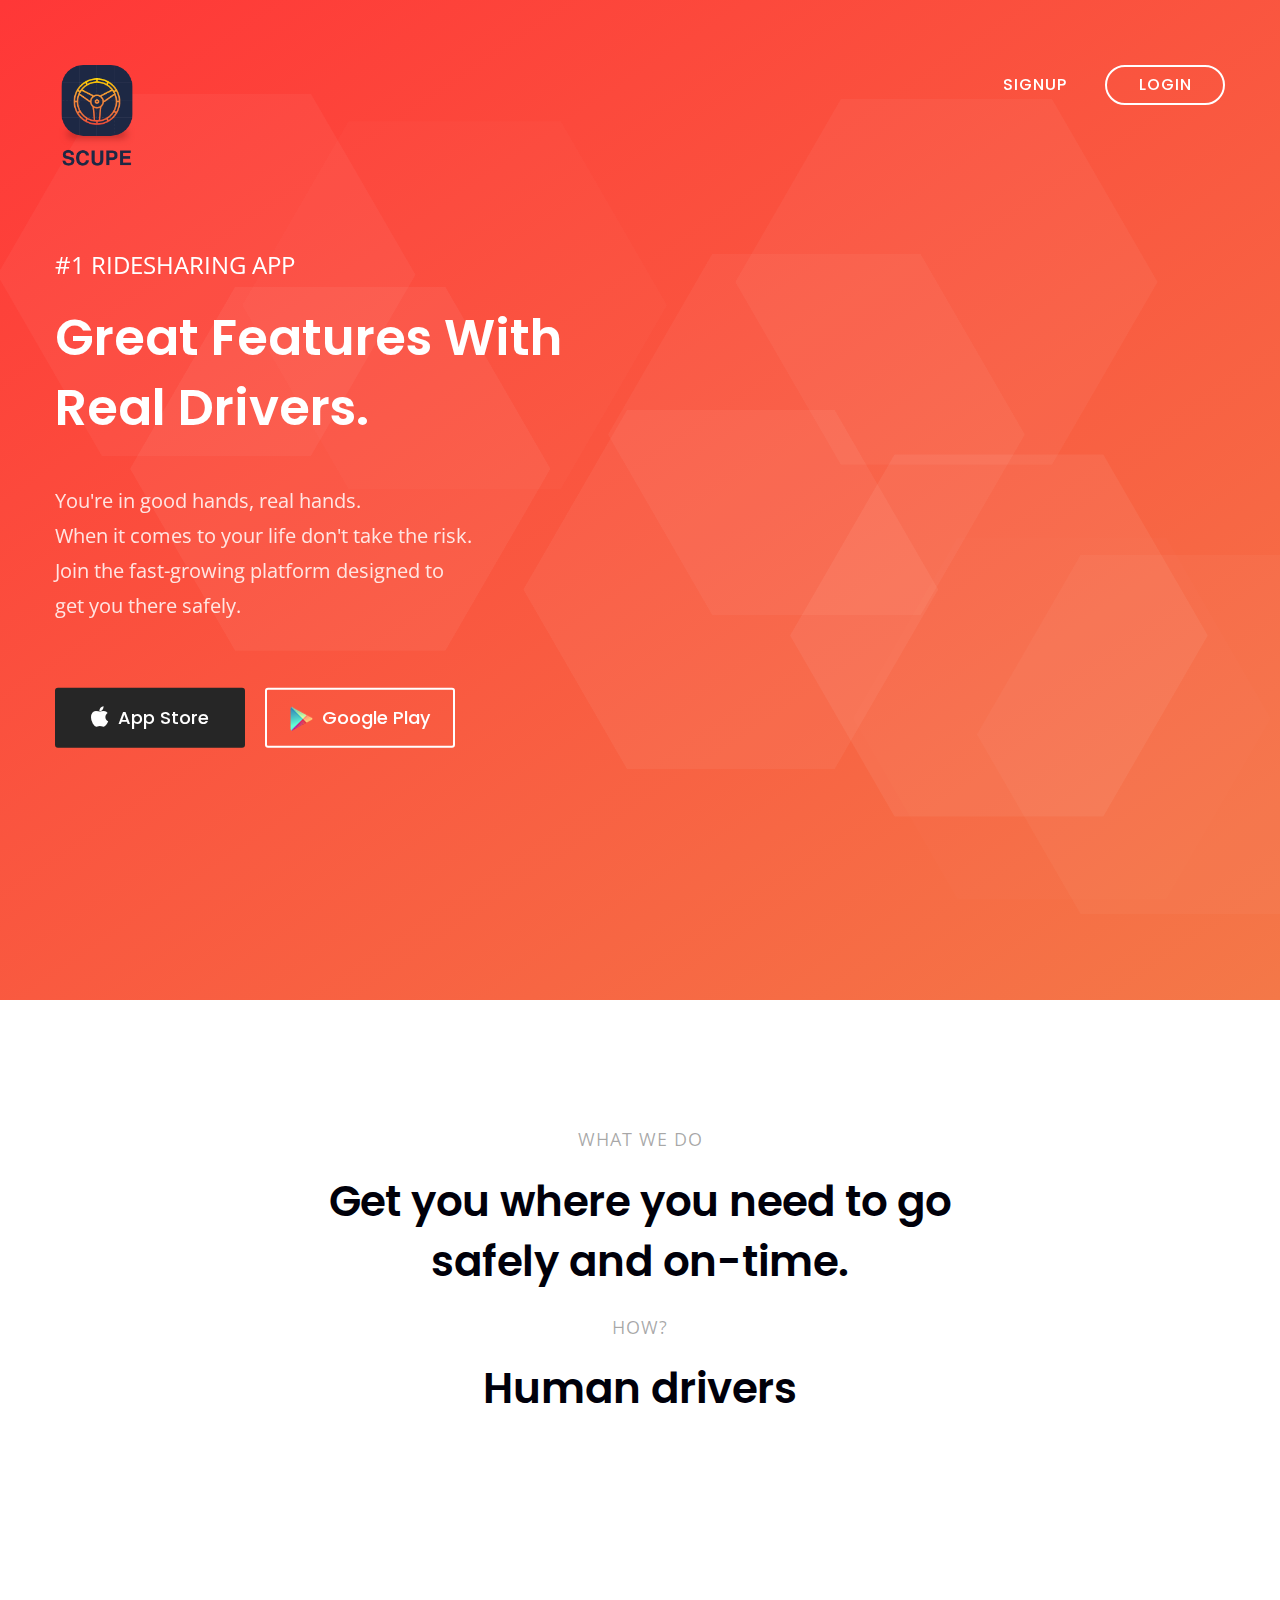
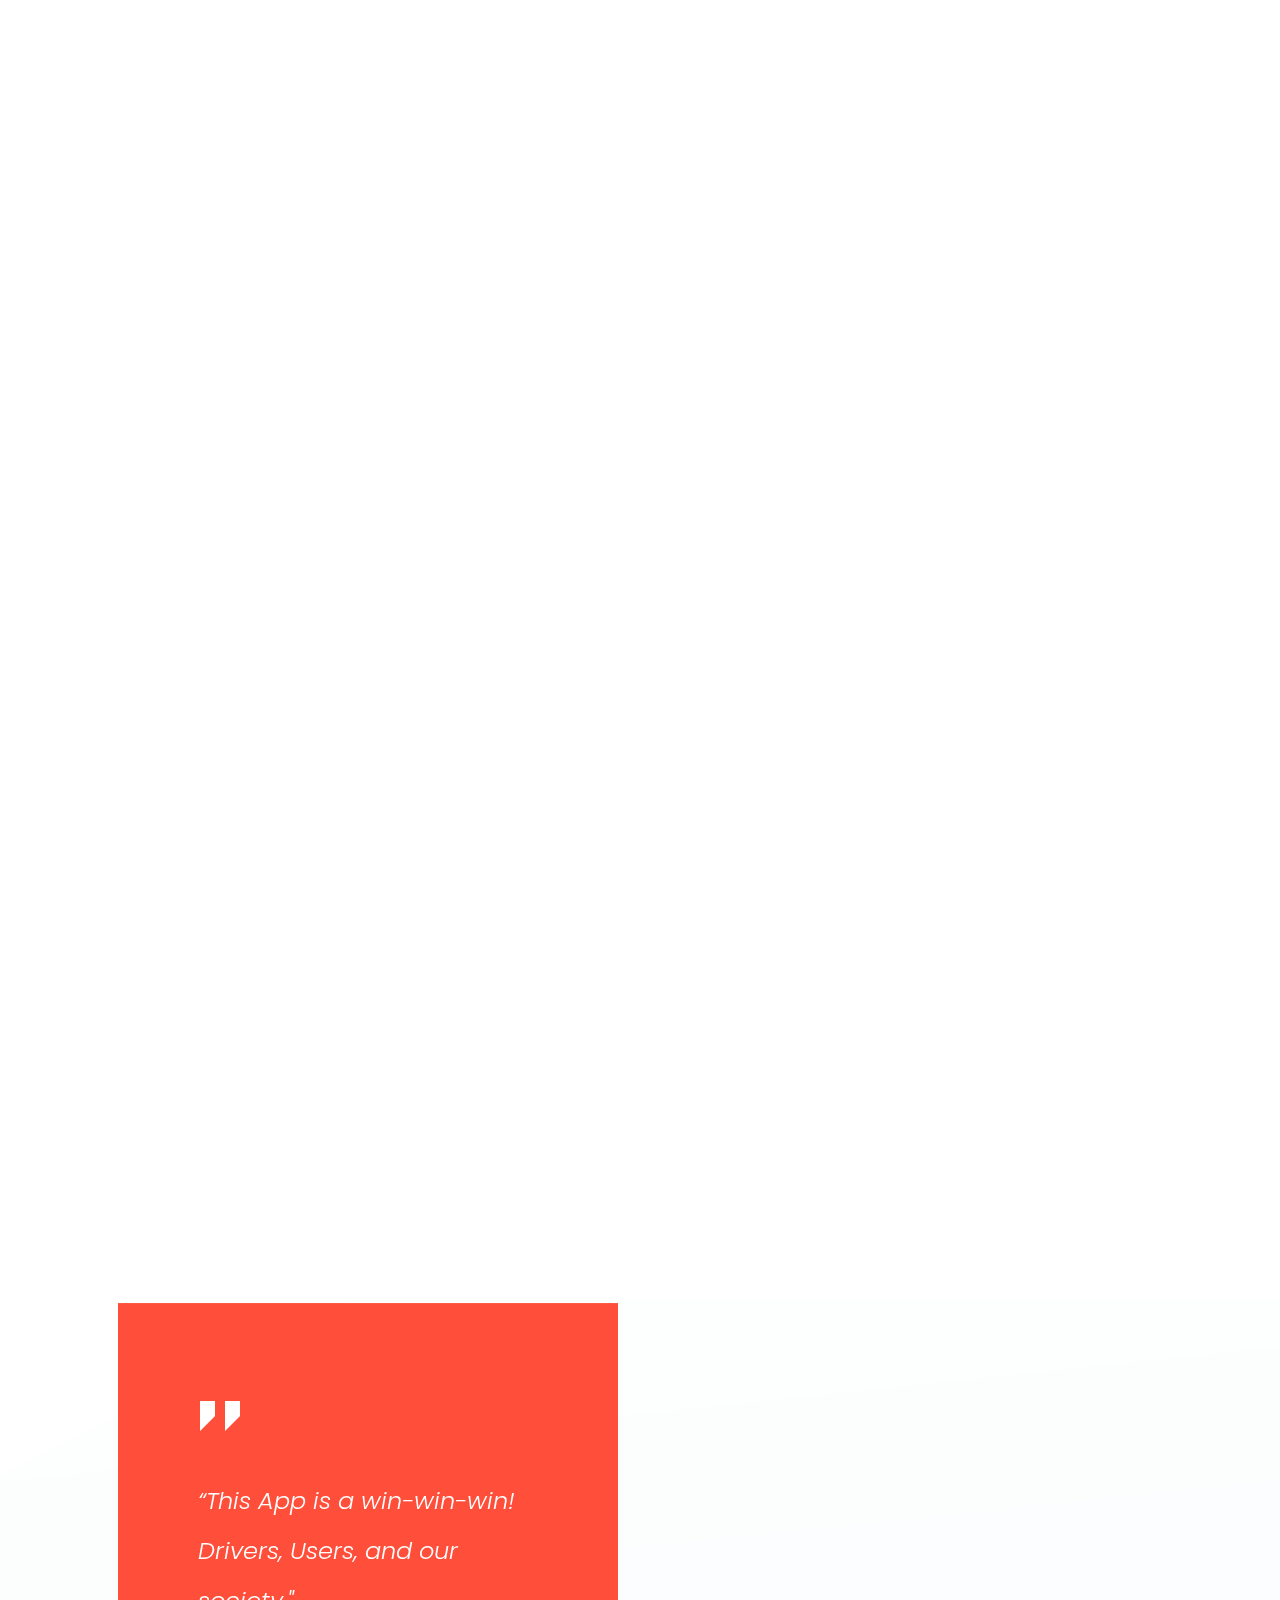
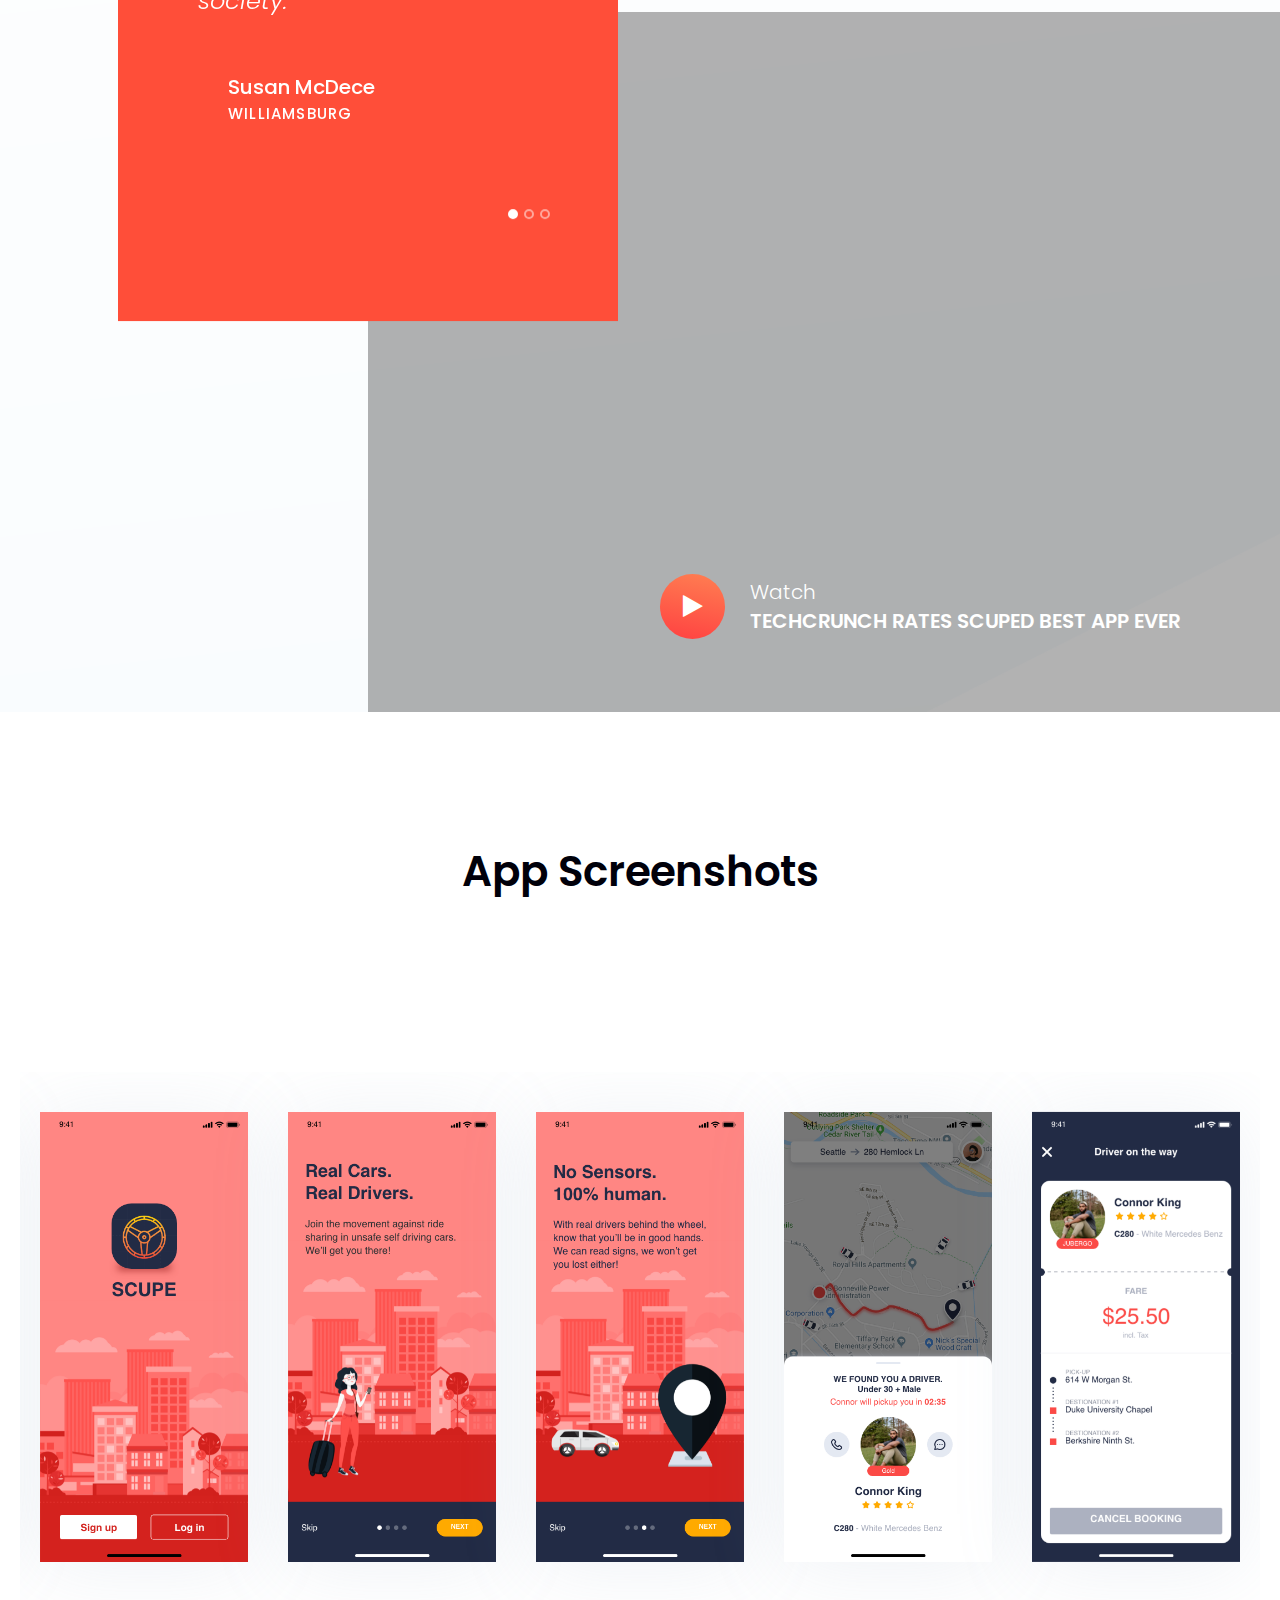
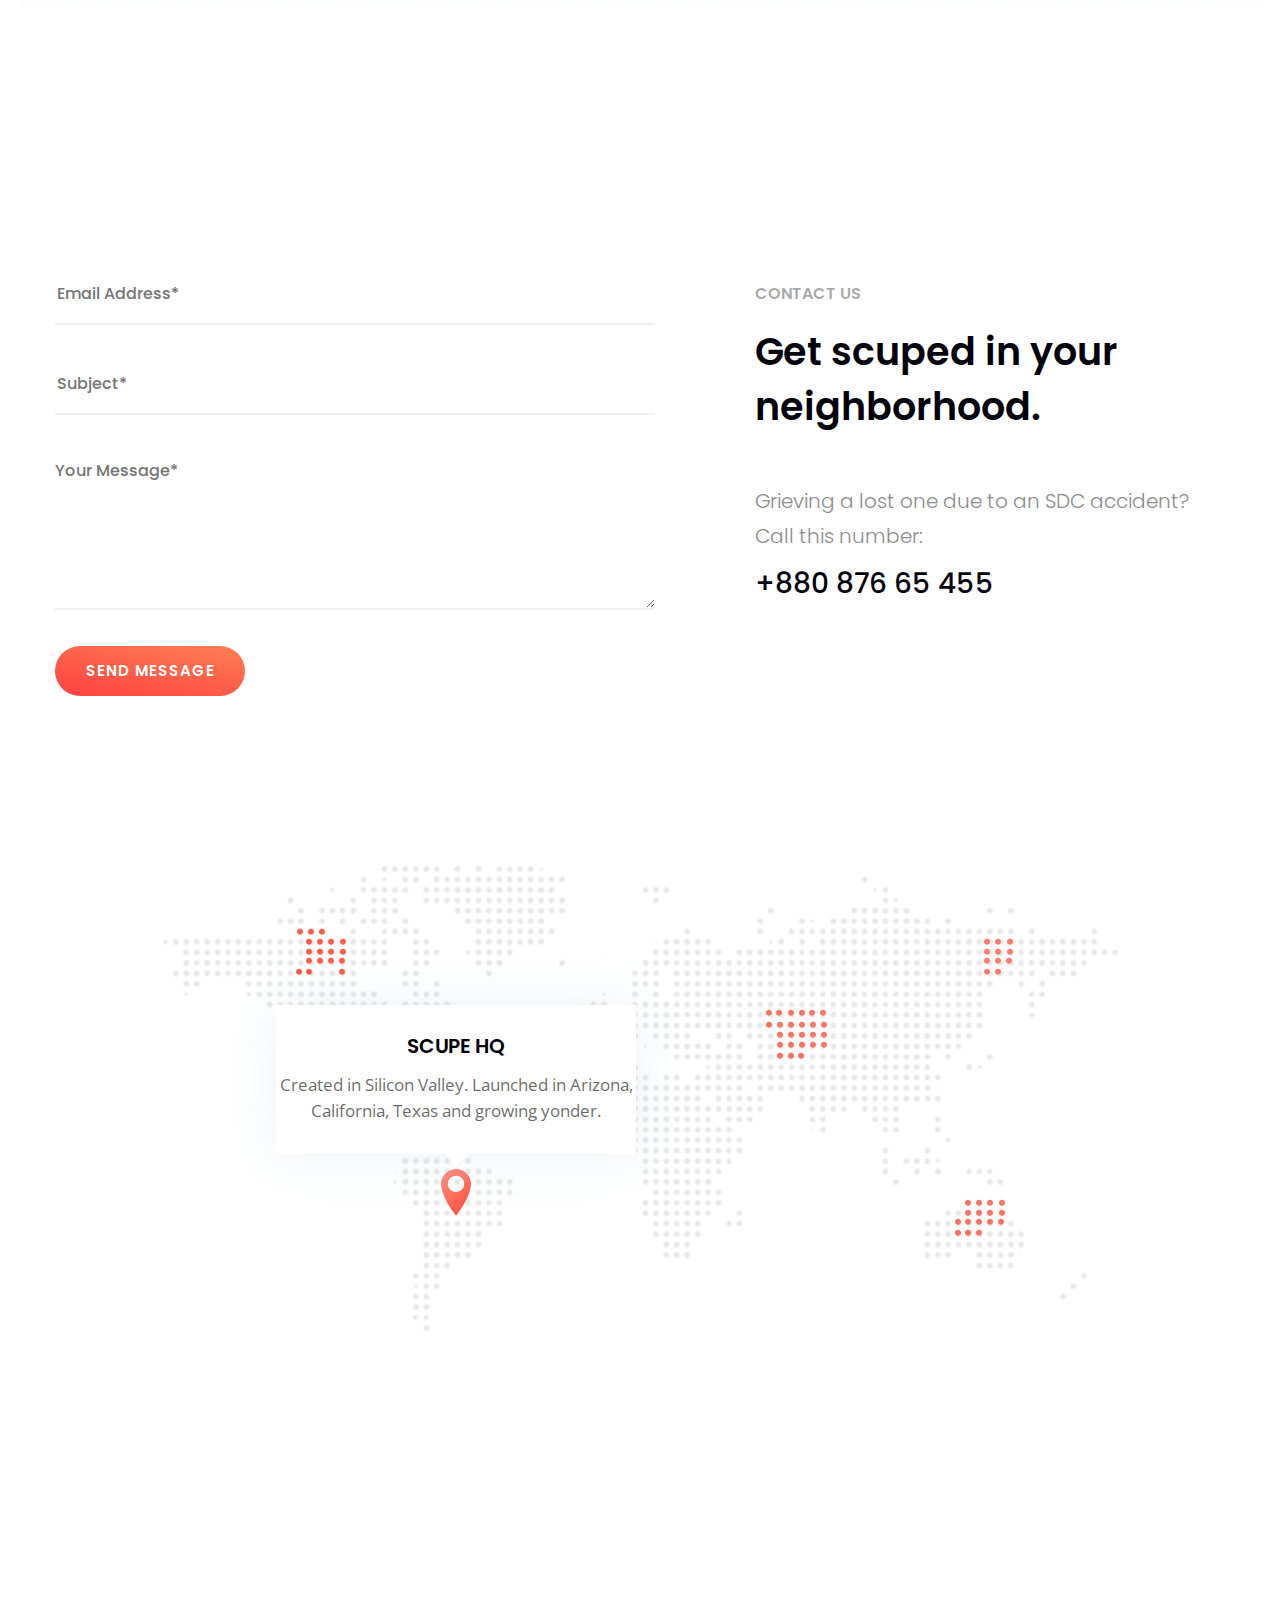
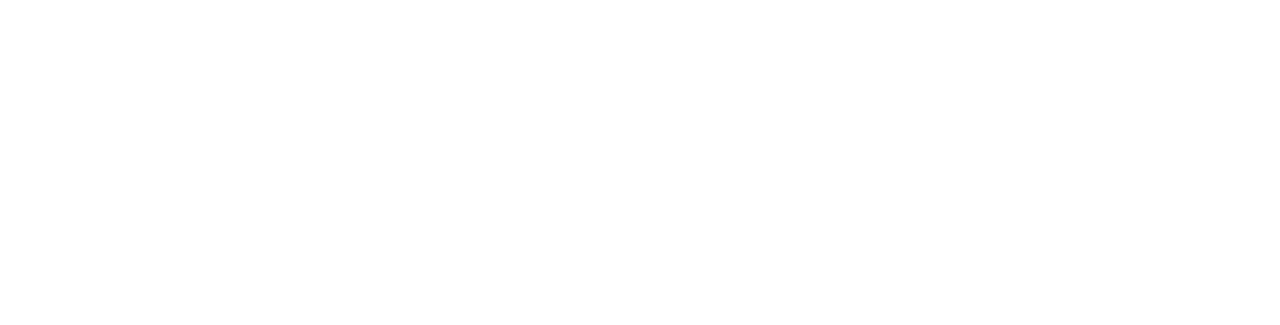
==== commit 0fbafdae: "landing page" ====
--- a/index.html
+++ b/index.html
@@ -8,7 +8,7 @@
 		<!-- For Resposive Device -->
 		<meta name="viewport" content="width=device-width, initial-scale=1.0">
 
-		<title>Faster - App Landing Page</title>
+		<title>SCUPE- The Anti-SDC App</title>
 
 		<!-- Favicon -->
 		<link rel="icon" type="image/png" sizes="56x56" href="images/fav-icon/icon.png">
@@ -31,7 +31,7 @@
 	</head>
 
 	<body>
-		<div class="main-page-wrapper home-page-one">
+		<div class="main-page-wrapper home-page-two">
 
 			<!-- ===================================================
 				Loading Transition
@@ -51,7 +51,7 @@
 				<header class="theme-main-header">
 					<div class="container">
 						<div class="menu-wrapper clearfix">
-							<div class="logo float-left"><a href="index.html"><img src="images/logo/logo.png" alt="Logo"></a></div>
+							<div class="logo float-left"><a href="index.html"><img src="images/logo/Scupe.png" width= "60%" alt="Logo"></a></div>
 							<ul class="button-group float-right">
 								<li><a href="#" class="tran3s">SIgnup</a></li>
 								<li><a href="#" class="tran3s login">LOGIN</a></li>
@@ -67,40 +67,52 @@
 					Theme Main SLider
 				=====================================================
 				-->
-				<div id="theme-main-banner" class="banner-one">
-					<div data-src="images/home/slide-1.jpg">
-						<div class="camera_caption">
-							<div class="main-container">
-								<div class="container">
-									<h5 class="wow fadeInUp animated">#1 Cleaning App</h5>
-									<h1 class="wow fadeInUp animated">Great Features with <br>Best Cleaner.</h1>
-									<p class="wow fadeInUp animated">No need for a  Wi-Fi network or mobile data plan. The <br> choice of OVER 1 billion users.</p>
-									<a href="course-2-column.html" class="tran3s wow fadeInLeft animated button-one" data-wow-delay="0.499s"><i class="fa fa-apple" aria-hidden="true"></i>App Store</a>
-									<a href="course-2-column.html" class="tran3s wow fadeInRight animated button-two" data-wow-delay="0.499s"><img src="images/icon/2.png" alt="">GooglePlay</a>
-									<div class="image-wrapper wow fadeInUp animated" data-wow-delay="0.75s">
-										<img src="images/home/shape-1.png" alt="">
-									</div>
-								</div> <!-- /.container -->
-							</div> <!-- /.main-container -->
-						</div> <!-- /.camera_caption -->
+				<div class="partical-bg-wrapper partical-gradient-two">
+					<div class="count-particles">
+	  					<span class="js-count-particles">--</span>
 					</div>
-					<div data-src="images/home/slide-1.jpg">
-						<div class="camera_caption">
-							<div class="main-container">
-								<div class="container">
-									<h5 class="wow fadeInUp animated">#1 Cleaning App</h5>
-									<h1 class="wow fadeInUp animated">Great Features with <br>Best Cleaner.</h1>
-									<p class="wow fadeInUp animated">No need for a  Wi-Fi network or mobile data plan. The <br> choice of OVER 1 billion users.</p>
-									<a href="course-2-column.html" class="tran3s wow fadeInLeft animated button-one" data-wow-delay="0.499s"><i class="fa fa-apple" aria-hidden="true"></i>App Store</a>
-									<a href="course-2-column.html" class="tran3s wow fadeInRight animated button-two" data-wow-delay="0.499s"><img src="images/icon/2.png" alt="">GooglePlay</a>
-									<div class="image-wrapper wow fadeInUp animated" data-wow-delay="0.75s">
-										<img src="images/home/shape-1.png" alt="">
-									</div>
-								</div> <!-- /.container -->
-							</div> <!-- /.main-container -->
-						</div> <!-- /.camera_caption -->
-					</div>
-				</div> <!-- /#theme-main-banner -->
+					<div id="particles-js-two"></div>
+					<div id="theme-main-banner" class="banner-two">
+						<div data-src="images/home/slide-transparent.png">
+							<div class="camera_caption">
+								<div class="main-container">
+									<div class="container">
+										<h5 class="wow fadeInUp animated">#1 Ridesharing App</h5>
+										<h1 class="wow fadeInUp animated">Great Features with <br>Real Drivers.</h1>
+										<p class="wow fadeInUp animated">You're in good hands, real hands. <br> 
+                                        When it comes to your life don't take the risk. <br>
+                                        Join the fast-growing platform designed to <br> get you there safely.</p>
+										<a href="course-2-column.html" class="tran3s wow fadeInLeft animated button-one" data-wow-delay="0.499s"><i class="fa fa-apple" aria-hidden="true"></i>App Store</a>
+										<a href="course-2-column.html" class="tran3s wow fadeInRight animated button-two" data-wow-delay="0.499s"><img src="images/icon/2.png" alt="">Google Play</a>
+										<div class="image-wrapper wow fadeInUp animated" data-wow-delay="0.75s">
+                                            <br><br><br><br>
+                                            <br><br><br><br>
+											<img src="https://cdn.dribbble.com/users/176039/screenshots/6951596/toogethr-wevoke-gossip-01.gif"  width="90%" alt="">
+										</div>
+									</div> <!-- /.container -->
+								</div> <!-- /.main-container -->
+							</div> <!-- /.camera_caption -->
+						</div>
+						<div data-src="images/home/slide-transparent.png">
+							<div class="camera_caption">
+								<div class="main-container">
+									<div class="container">
+										<h5 class="wow fadeInUp animated">#1 Cleaning App</h5>
+										<h1 class="wow fadeInUp animated">Great Features with <br>Best Cleaner.</h1>
+										<p class="wow fadeInUp animated">No need for a  Wi-Fi network or mobile data plan. The <br> choice of OVER 1 billion users.</p>
+										<a href="course-2-column.html" class="tran3s wow fadeInLeft animated button-one" data-wow-delay="0.499s"><i class="fa fa-apple" aria-hidden="true"></i>App Store</a>
+										<a href="course-2-column.html" class="tran3s wow fadeInRight animated button-two" data-wow-delay="0.499s"><img src="images/icon/2.png" alt="">GooglePlay</a>
+										<div class="image-wrapper wow fadeInUp animated" data-wow-delay="0.75s">
+											<img src="images/home/shape-3.png" alt="">
+										</div>
+									</div> <!-- /.container -->
+								</div> <!-- /.main-container -->
+							</div> <!-- /.camera_caption -->
+						</div>
+					</div> <!-- /#theme-main-banner -->
+				</div> <!-- /.partical-bg-wrapper -->
+
+				
 
 
 
@@ -113,31 +125,34 @@
 					<div class="container">
 						<div class="theme-title-one text-center">
 							<h6>What We Do</h6>
-							<h2>Amazing features to convince you <br>to use our application</h2>
+							<h2>Get you where you need to go<br>safely and on-time.</h2>
+                            <br> 
+                            <h6>How?</h6>
+                            <h2>Human drivers</h2>
 						</div> <!-- /.theme-title-one -->
 
 						<div class="row">
 							<div class="col-md-4 col-sm-6 col-xs-12 wow fadeInUp">
 								<div class="single-block tran3s">
-									<img src="images/icon/3.png" alt="" class="tran4s">
-									<h6>Random Cleaning</h6>
-									<p>Fun also including in our app <br> with messaging</p>
+									<img src="images/icon/6.png" alt="" class="tran4s">
+									<h6>Real Communication</h6>
+									<p>70% of Uber's Natural Language Processing auto-responses fail. From pickup and dropoff, to adding new stops or specifics, <br> Get a reply from a real driver.</p>
 									<a href="#" class="tran3s theme-button"><span></span> Learn More</a>
 								</div> <!-- /.single-block -->
 							</div> <!-- /.col- -->
 							<div class="col-md-4 col-sm-6 col-xs-12 wow fadeInUp" data-wow-delay="0.1s">
 								<div class="single-block tran3s">
-									<img src="images/icon/4.png" alt="" class="tran4s">
-									<h6>Messaging Option</h6>
-									<p>Fun also including in our app <br> with messaging</p>
+									<img src="images/icon/7.png" alt="" class="tran4s">
+									<h6>We can't get hacked</h6>
+									<p>By distributing agency to each and every driver, Scupe can not be a target for entities or terrorists to harm our communities.  </p>
 									<a href="#" class="tran3s theme-button"><span></span> Learn More</a>
 								</div> <!-- /.single-block -->
 							</div> <!-- /.col- -->
 							<div class="col-md-4 hidden-sm col-xs-12 wow fadeInUp" data-wow-delay="0.150s">
 								<div class="single-block tran3s">
-									<img src="images/icon/5.png" alt="" class="tran4s">
-									<h6>Quick Boostup</h6>
-									<p>Fun also including in our app <br> with messaging</p>
+									<img src="images/icon/8.png" alt="" class="tran4s">
+									<h6>It's unhumane</h6>
+									<p>Don't leave room for error by trusting SDC companies. We give our people their jobs back and for every harm in our world caused these companies, we'll give our users in-app promotions.</p>
 									<a href="#" class="tran3s theme-button"><span></span> Learn More</a>
 								</div> <!-- /.single-block -->
 							</div> <!-- /.col- -->
@@ -158,13 +173,14 @@
 							<div class="col-lg-6 col-xs-12 float-right  wow fadeInRight">
 								<div class="text">
 									<div class="theme-title-two">
-										<h2>Boost up your phone in just one click!</h2>
-										<p>No need for a  Wi-Fi network or mobile data plan. The choice of OVER 1 billion users.</p>
+										<h2>Get a driver in just one click!</h2>
+										<p>We have all the features and more.</p>
 									</div> <!-- /.theme-title-two -->
 									<ul>
-										<li><i class="flaticon-tick"></i> Auto clean mood with super minimize option</li>
-										<li><i class="flaticon-tick"></i> Create your own mood with custome clean &amp; also make boostup sound</li>
-										<li><i class="flaticon-tick"></i> Auto clean mood with super minimize option</li>
+										<li><i class="flaticon-tick"></i> Live Trip Tracking</li>
+										<li><i class="flaticon-tick"></i> Carpool with friends</li>
+										<li><i class="flaticon-tick"></i> Limo, Monster Truck, Yacht options </li>
+                                        <li><i class="flaticon-tick"></i> NEW: Choose your driver's gender and age!</li>
 									</ul>
 								</div>
 							</div>
@@ -172,13 +188,13 @@
 						<div class="boster-image-wrapper  wow fadeInLeft">
 							<img src="images/home/try.png" alt="" class="try">
 							<input type="checkbox" id="ao-toggle" class="ao-toggle" name="ao-toggle">
-							<img src="images/home/shape-2.png" alt="">
+							<img width="55%" src="images/screens/Onboarding2.png" alt="">
 							<div class="ao-annotations">
-								<span>Full Localisation Support</span>
-								<span>Custom Image Widget</span>
-								<span>Blog and Contact Widgets</span>
-								<span>Easy Theme Options</span>
-								<span>4 Footer Widget Columns</span>
+								<span>Put in your destinations</span>
+								<span>Real Drivers</span>
+								<span>Good Music or Chat during the ride</span>
+								<span>Tip drivers your money</span>
+								<span>Help the economy, screw the man</span>
 							</div>
 						</div> <!-- /.boster-image-wrapper -->
 					</div> <!-- /.container -->
@@ -186,60 +202,7 @@
 
 
 
-				<!--
-				=====================================================
-					Advance Feature
-				=====================================================
-				-->
-				<div class="advance-feature">
-					<div class="container">
-						<div class="row">
-							<div class="col-md-6 col-xs-12 wow fadeInLeft">
-								<div class="feature-text">
-									<div class="theme-title-two">
-										<h2>Advance features give you full control!</h2>
-										<p>No need for a  Wi-Fi network or mobile data plan. The choice of OVER 1 billion users.</p>
-									</div> <!-- /.theme-title-two -->
-									<p>This is yet another place to highlight feature your great app and talk bit about compatibility maybe who knows, the decision is yours to make! Don’t be hurry.</p>
-								</div>
-							</div> <!-- /.col- -->
-
-							<div class="col-md-6 col-xs-12 wow fadeInRight">
-								<div class="feature-warpper">
-									<div class="row">
-										<div class="col-xs-6">
-											<div class="single-feature bg-one m-fix js-tilt">
-												<i class="flaticon-diamond"></i>
-												<h5>User Friendly</h5>
-												<p>Sed ut perspic unde omnis iste natus error volu. </p>
-											</div>
-											<div class="single-feature bg-two js-tilt">
-												<i class="flaticon-multimedia"></i>
-												<h5>Fast Messaging</h5>
-												<p>Sed ut perspic unde omnis iste natus error volu. </p>
-											</div>
-										</div>
-										<div class="col-xs-6">
-											<div class="single-feature bg-three js-tilt">
-												<i class="flaticon-squares"></i>
-												<h5>Minimal Interfae</h5>
-												<p>Sed ut perspic unde omnis iste natus error volu. </p>
-											</div>
-											<div class="single-feature bg-four js-tilt">
-												<i class="flaticon-lock"></i>
-												<h5>Secure Monitoring</h5>
-												<p>Sed ut perspic unde omnis iste natus error volu. </p>
-											</div>
-										</div>
-									</div>
-								</div> <!-- /.feature-warpper -->
-							</div>
-						</div> <!-- /.row -->
-					</div> <!-- /.container -->
-				</div> <!-- /.advance-feature -->
 				
-
-
 
 		        <div class="two-section-wrapper">
 		        	<!--
@@ -262,41 +225,38 @@
 							<div class="overlay">
 								<div id="watch-video">
 									<h6>Watch</h6>
-									<h4>Intro Video</h4>
+									<h4>TechCrunch Rates Scuped Best App Ever</h4>
 									<a data-fancybox href="https://www.youtube.com/embed/r-AuLm7S3XE?rel=0&amshowinfo=0" class="tran3s theme-button"><i class="fa fa-play" aria-hidden="true"><span></span></i></a>
 								</div>
 								<div class="main-slider-wrapper">
 									<div class="testimonial-slider">
 										<div class="item">
 											<i class="flaticon-straight-quotes"></i>
-											<p>“Excepteur sint occaecat cupida non at proident, sunt culp officia deserun moll anim est laborum. Sed perspi!</p>
+											<p>“This App is a win-win-win! Drivers, Users, and our society."</p>
 											<div class="clearfix">
-												<img src="images/home/a-1.jpg" alt="" class="float-left">
 												<div class="name float-left">
-													<h6>Rashed Ka.</h6>
-													<span>Berlin</span>
+													<h6>Susan McDece</h6>
+													<span>Williamsburg</span>
 												</div>
 											</div>
 										</div>
 										<div class="item">
 											<i class="flaticon-straight-quotes"></i>
-											<p>“Excepteur sint occaecat cupida non at proident, sunt culp officia deserun moll anim est laborum. Sed perspi!</p>
+											<p>“It just makes sense! People drive cars, that's how its always been and it's the only proven safe way of commuting."</p>
 											<div class="clearfix">
-												<img src="images/home/a-1.jpg" alt="" class="float-left">
 												<div class="name float-left">
-													<h6>Zubayer Hasan</h6>
-													<span>Berlin</span>
+													<h6>Dienda Wilson</h6>
+													<span>Arizona</span>
 												</div>
 											</div>
 										</div>
 										<div class="item">
 											<i class="flaticon-straight-quotes"></i>
-											<p>“Excepteur sint occaecat cupida non at proident, sunt culp officia deserun moll anim est laborum. Sed perspi!</p>
+											<p>“I care alot about my data! I feel safe knowing that I won't be part of a hackable system"</p>
 											<div class="clearfix">
-												<img src="images/home/a-1.jpg" alt="" class="float-left">
 												<div class="name float-left">
-													<h6>Foqrul Munna</h6>
-													<span>Berlin</span>
+													<h6>Michael Knowsall</h6>
+													<span>Silicon Valley</span>
 												</div>
 											</div>
 										</div>
@@ -305,64 +265,6 @@
 							</div>
 						</div> <!-- /.main-bg-wrapper -->
 					</div> <!-- /.testimonial-section -->
-
-					<!-- 
-					=============================================
-						Pricing Plan Style One
-					============================================== 
-					-->
-					<div class="pricing-plan-section">
-						<div class="container">
-							<div class="row">
-								<div class="col-md-6 col-xs-12 wow fadeInLeft">
-									<div class="theme-title-one">
-										<h6>Our pricing</h6>
-										<h2>Not any hidden <br>charge, Choose you <br>pricing plan</h2>
-										<p>We have differe type of pricing table to choose with <br>your need with resonable price. </p>
-									</div> <!-- /.theme-title -->
-									<ul class="nav nav-tabs">
-										<li class="active"><a data-toggle="tab" href="#monthly">Monthly</a></li>
-										<li><a data-toggle="tab" href="#yearly">Yearly</a></li>
-									</ul>
-								</div> <!-- /.col- -->
-
-								<div class="col-md-6 col-xs-12 wow fadeInRight">
-									<div class="tab-content">
-										<div class="table-content">
-											<div id="monthly" class="tab-pane price-table in active">
-										    	<div class="col-inner">
-				                                 	<h6>business</h6>
-				                                    <p>Yearly Package</p>
-				                                    <strong>$89<sup>.99</sup></strong>
-				                                    <ul>
-				                                     	<li>500GB Bandwidth</li>
-				                                        <li>Business &amp; Financ Analysing</li>
-				                                        <li>24 hour support</li>
-				                                        <li>Customer Managemet</li>
-				                                    </ul>
-				                                    <a href="#" class="tran3s theme-button"><span></span> Sign up</a>
-				                                </div>
-											</div> <!-- /#monthly -->
-										  	<div id="yearly" class="tab-pane price-table">
-										    	<div class="col-inner">
-				                                 	<h6>Startup</h6>
-				                                    <p>Yearly Package</p>
-				                                    <strong>$57<sup>.99</sup></strong>
-				                                    <ul>
-				                                     	<li>500GB Bandwidth</li>
-				                                        <li>Business &amp; Financ Analysing</li>
-				                                        <li>24 hour support</li>
-				                                        <li>Customer Managemet</li>
-				                                    </ul>
-				                                    <a href="#" class="tran3s theme-button"><span></span> Sign up</a>
-				                                </div>
-										  	</div> <!-- /#yearly -->
-										</div> <!-- /.table-content -->
-									</div> <!-- /.tab-content -->
-								</div>
-							</div> <!-- /.row -->
-						</div> <!-- /.container -->
-					</div> <!-- /.pricing-plan-section -->
 		        </div> <!-- /.two-section-wrapper -->
 				
 
@@ -373,17 +275,21 @@
 				=====================================================
 				-->
 				<div class="app-screenshot">
-					<h2>App Screenshot</h2>
+					<h2>App Screenshots</h2>
 					<div class="screenshot-container">
-						<div class="phone-mockup"><img src="images/home/mobile-mockup.png" alt="" class=""></div>
 						<div class="slider-row">
 							<div class="screenshoot-slider">
-								<div class="item"><img src="images/home/apps-1.png" alt=""></div>
-								<div class="item"><img src="images/home/apps-2.png" alt=""></div>
-								<div class="item"><img src="images/home/apps-3.png" alt=""></div>
-								<div class="item"><img src="images/home/apps-4.png" alt=""></div>
-								<div class="item"><img src="images/home/apps-3.png" alt=""></div>
-							</div> <!-- /.screenshoot-slider -->
+								<div class="item"><img src="images/screens/Login.png" alt=""></div>
+								<div class="item"><img src="images/screens/Onboarding1.png" alt=""></div>
+                                <div class="item"><img src="images/screens/Onboarding2.png" alt=""></div>
+                                <div class="item"><img src="images/screens/Driver1.png" alt=""></div>
+								<div class="item"><img src="images/screens/Driver2.png" alt=""></div>
+                                <img src="images/screens/Note.png" alt="">
+                                <div class="item"><img src="images/screens/Driver3.png" alt=""></div>
+                                <div class="item"><img src="images/screens/Driver4.png" alt=""></div>
+                                <div class="item"><img src="images/screens/Promo.png" alt=""></div>
+                                </div>
+                         <!-- /.screenshoot-slider -->
 						</div> <!-- /.row -->
 					</div> <!-- /.screenshot-container -->
 				</div> <!-- /.app-screenshot -->
@@ -401,9 +307,9 @@
 								<address class="contact-address">
 									<div class="theme-title-one">
 										<h6>Contact us</h6>
-										<h2>Don’t Hesitate to contact with us for any kind of information</h2>
+										<h2>Get scuped in your neighborhood.</h2>
 									</div> <!-- /.theme-title -->
-									<p>Call us for imiditate support this number</p>
+									<p>Grieving a lost one due to an SDC accident? Call this number:</p>
 									<a href="#" class="tran3s call">+880 876 65 455</a>
 								</address> <!-- /.contact-address -->
 							</div>
@@ -450,12 +356,12 @@
 				<div class="google-map-area">
 					<div class="container">
 						<div class="map-image-warpper">
-							<img src="images/home/map-1.png" alt="">
+							<img src="images/home/map-2.png" alt="">
 							<div class="placeholder">
-								<img src="images/logo/map-placeholder-1.png" alt="">
+								<img src="images/logo/map-placeholder-2.png" alt="">
 								<div class="map-meta-data tran3s">
-									<h6>Faster Main Office</h6>
-									<p>At half-past eight the door opened <br>The policeman appeared.</p>
+									<h6>SCUPE HQ</h6>
+									<p>Created in Silicon Valley. Launched in Arizona, California, Texas and growing yonder.</p>
 								</div>
 							</div>
 						</div> <!-- /.map-image-warpper -->
@@ -474,7 +380,7 @@
 				<div class="container">
 					<div class="footer-data-wrapper">
 						<form action="#" class="subscribe-form">
-							<h2>Subscirbe  Our Newslatter!!</h2>
+							<h2>Subscirbe  Our Newsletter for updates!!</h2>
 							<div class="input-wrapper">
 								<div class="row">
 									<div class="col-md-5 col-md-6 col-xs-12">
@@ -496,21 +402,20 @@
 							<div class="row">
 								<div class="col-lg-6 col-md-7 col-xs-12 text-right pull-right">
 									<ul class="footer-menu">
-										<li><a href="" class="tran3s">Membership </a></li>
-										<li><a href="blog.html" class="tran3s">Blog</a></li>
+										<li><a href="" class="tran3s">Subscription </a></li>
+										<li><a href="index.html" class="tran3s">Anti- SDC Blog</a></li>
 										<li><a href="" class="tran3s">About</a></li>
 										<li><a href="" class="tran3s">Contact</a></li>
 									</ul>
 									<ul class="social-icon">
 										<li><a href="#" class="tran3s"><i class="fa fa-facebook" aria-hidden="true"></i></a></li>
 										<li><a href="#" class="tran3s"><i class="fa fa-twitter" aria-hidden="true"></i></a></li>
-										<li><a href="#" class="tran3s"><i class="fa fa-dribbble" aria-hidden="true"></i></a></li>
-										<li><a href="#" class="tran3s"><i class="fa fa-pinterest" aria-hidden="true"></i></a></li>
+										<li><a href="#" class="tran3s"><i class="fa fa-instagram" aria-hidden="true"></i></a></li>
 									</ul>
 								</div>
 								<div class="col-lg-6 col-md-5 col-xs-12 footer-logo">
-									<div class="logo"><a href="index.html"><img src="images/logo/logo.png" alt="Logo"></a></div>
-									<p>All Right Reserved 2016 &copy; <strong>CreativeGigs.</strong></p>
+									<div class="logo"><a href="index.html"><img src="images/logo/Scupe.png" width= "60%" alt="Logo"></a></div>
+									<p>All Right Reserved 2040 &copy; <strong>SCUPE, Inc.</strong></p>
 								</div>
 							</div> <!-- /.row -->
 						</div> <!-- /.bottom-footer -->
@@ -550,6 +455,10 @@
 		<!-- Validation -->
 		<script type="text/javascript" src="vendor/contact-form/validate.js"></script>
 		<script type="text/javascript" src="vendor/contact-form/jquery.form.js"></script>
+		<!-- partical Js -->
+		<script type="text/javascript" src="vendor/particles.js-master/particles.js"></script>
+		<script type="text/javascript" src="vendor/particles.js-master/demo/js/lib/stats.js"></script>
+		<script type="text/javascript" src="vendor/particles.js-master/demo/js/app.js"></script>
 
 		<!-- owl.carousel -->
 		<script type="text/javascript" src="vendor/owl-carousel/owl.carousel.min.js"></script>
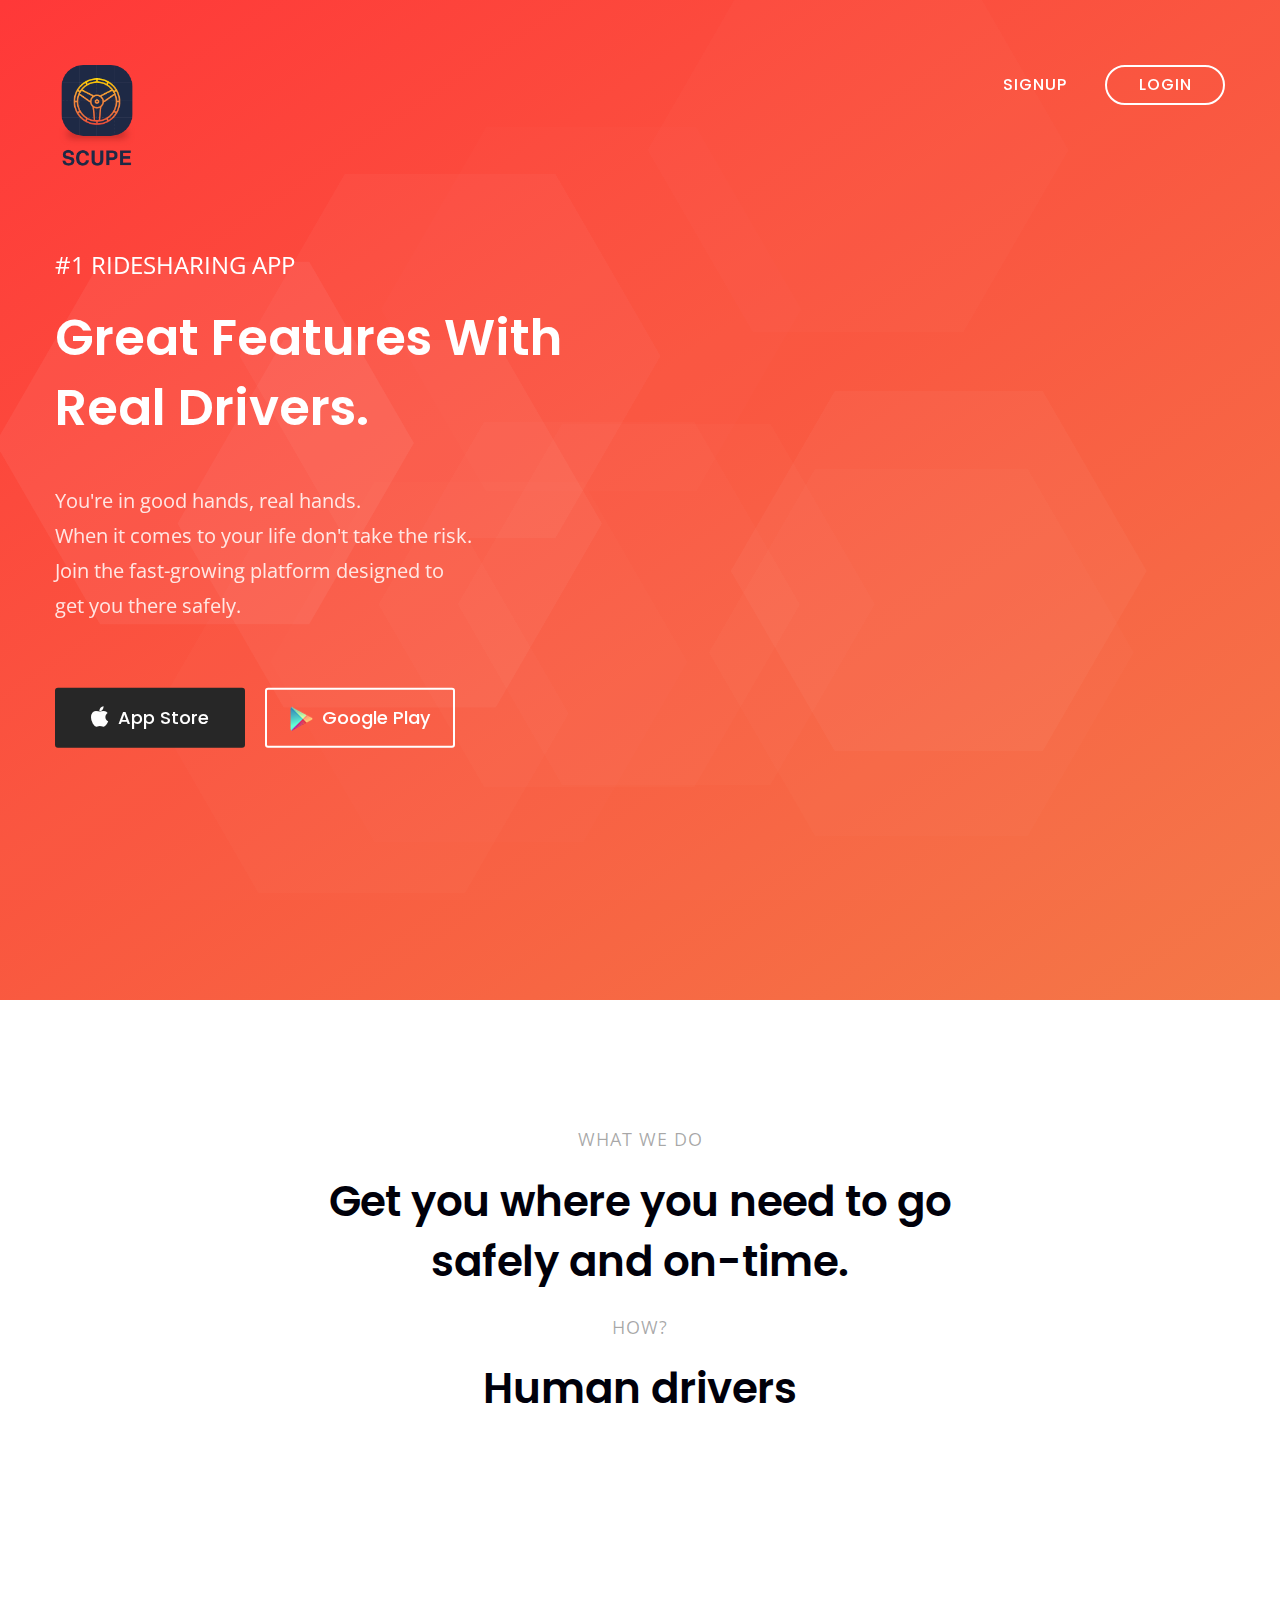
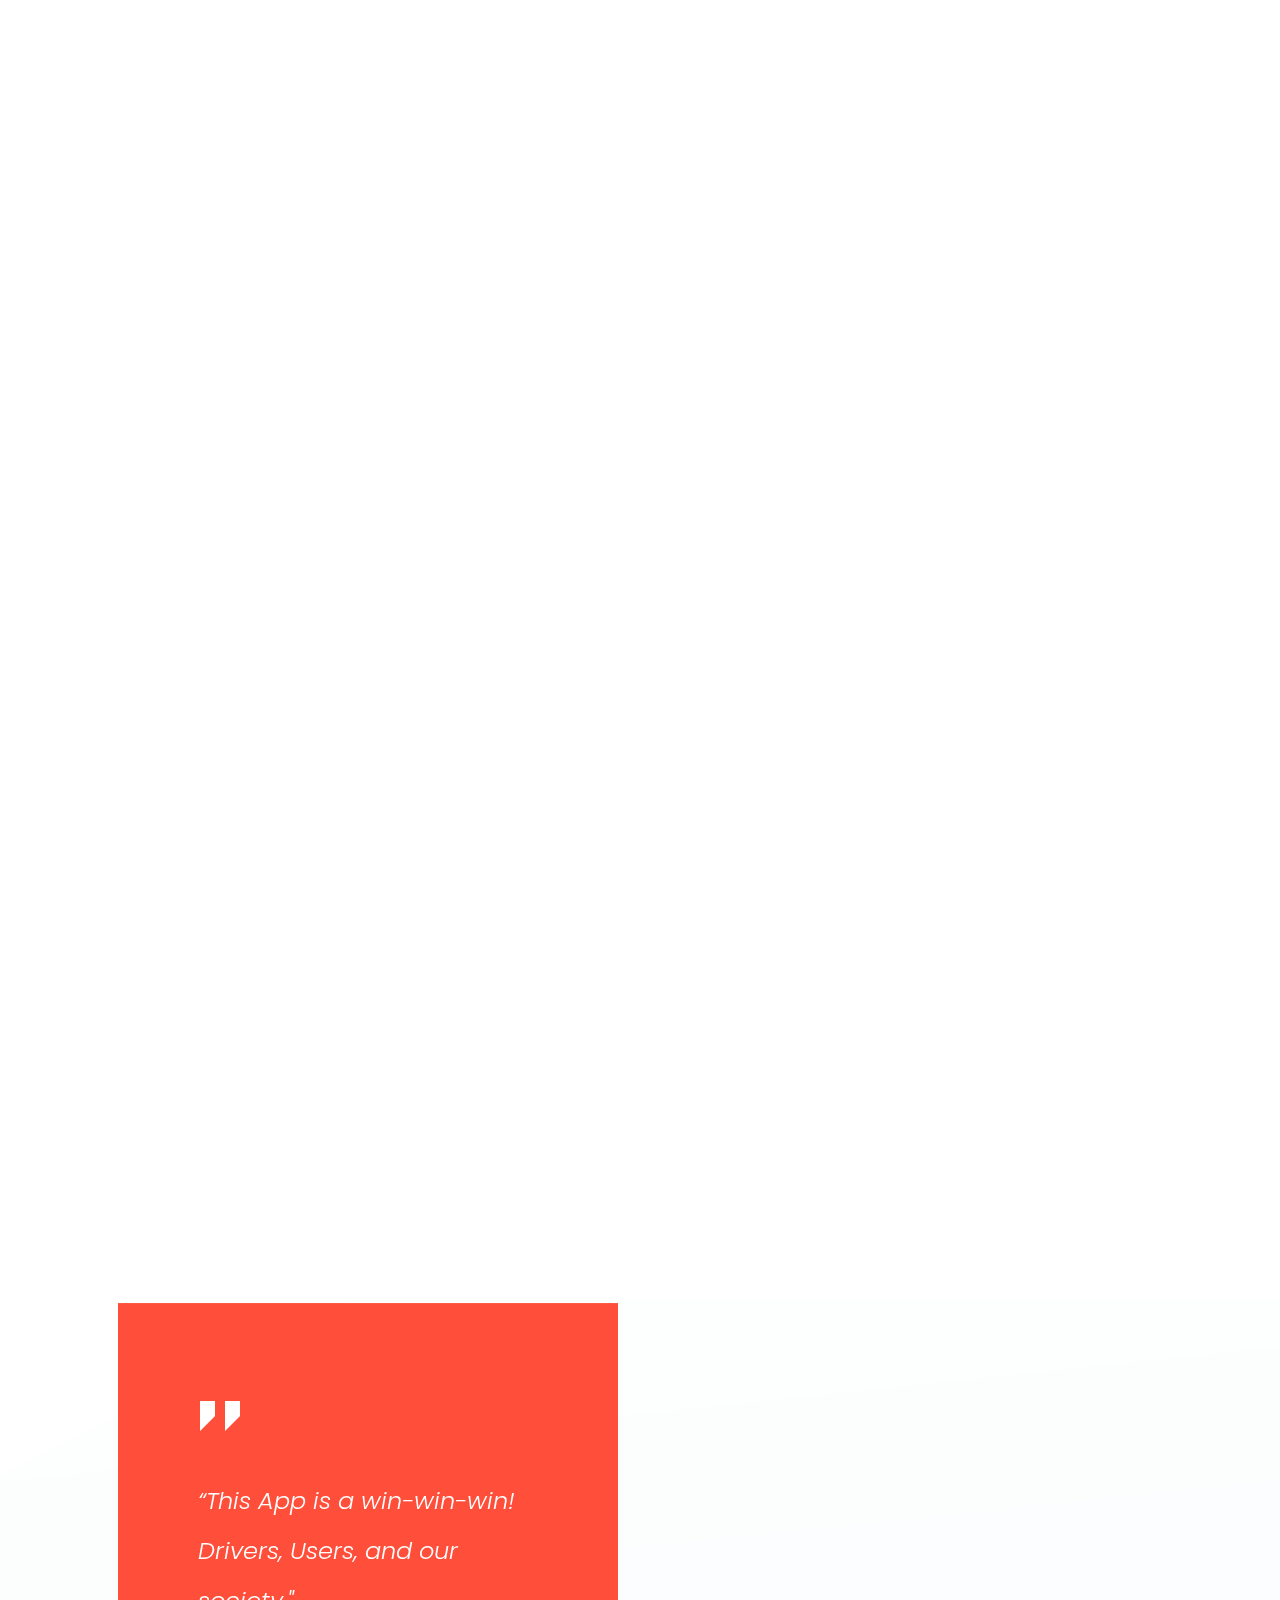
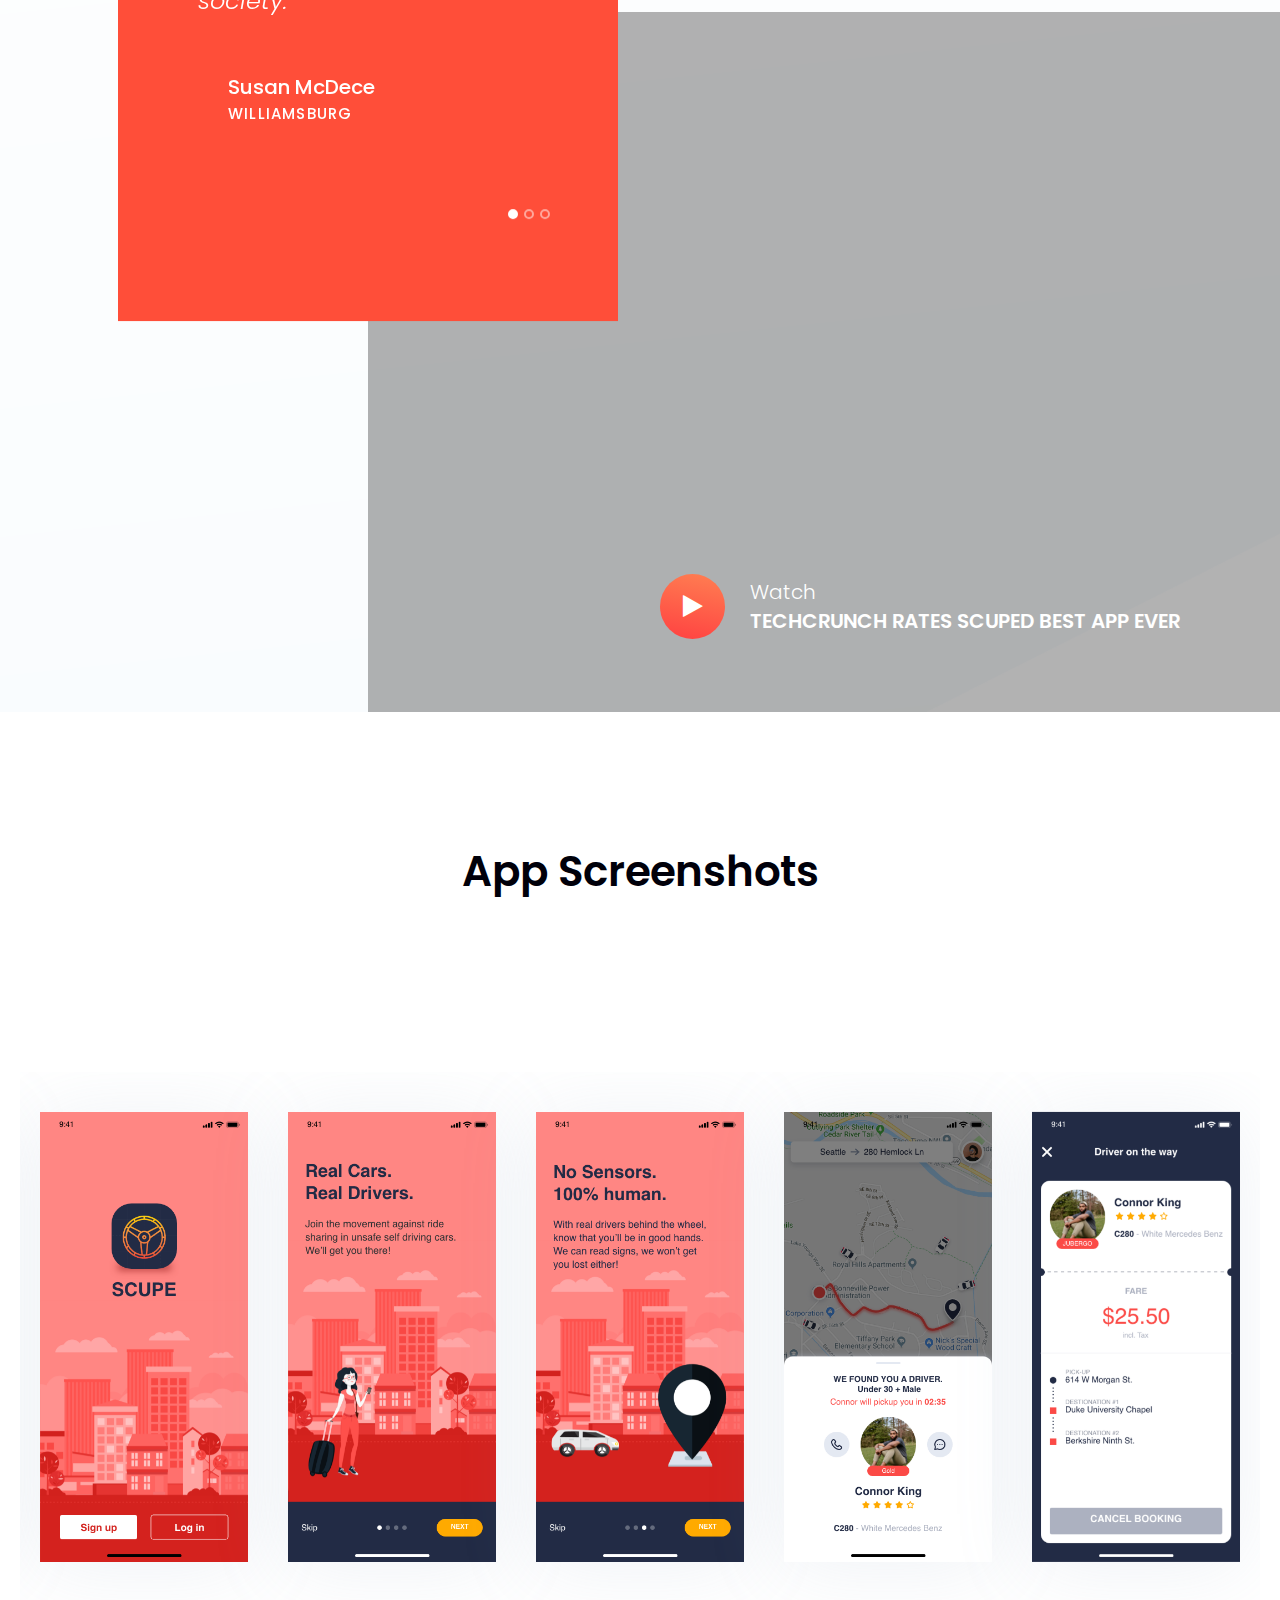
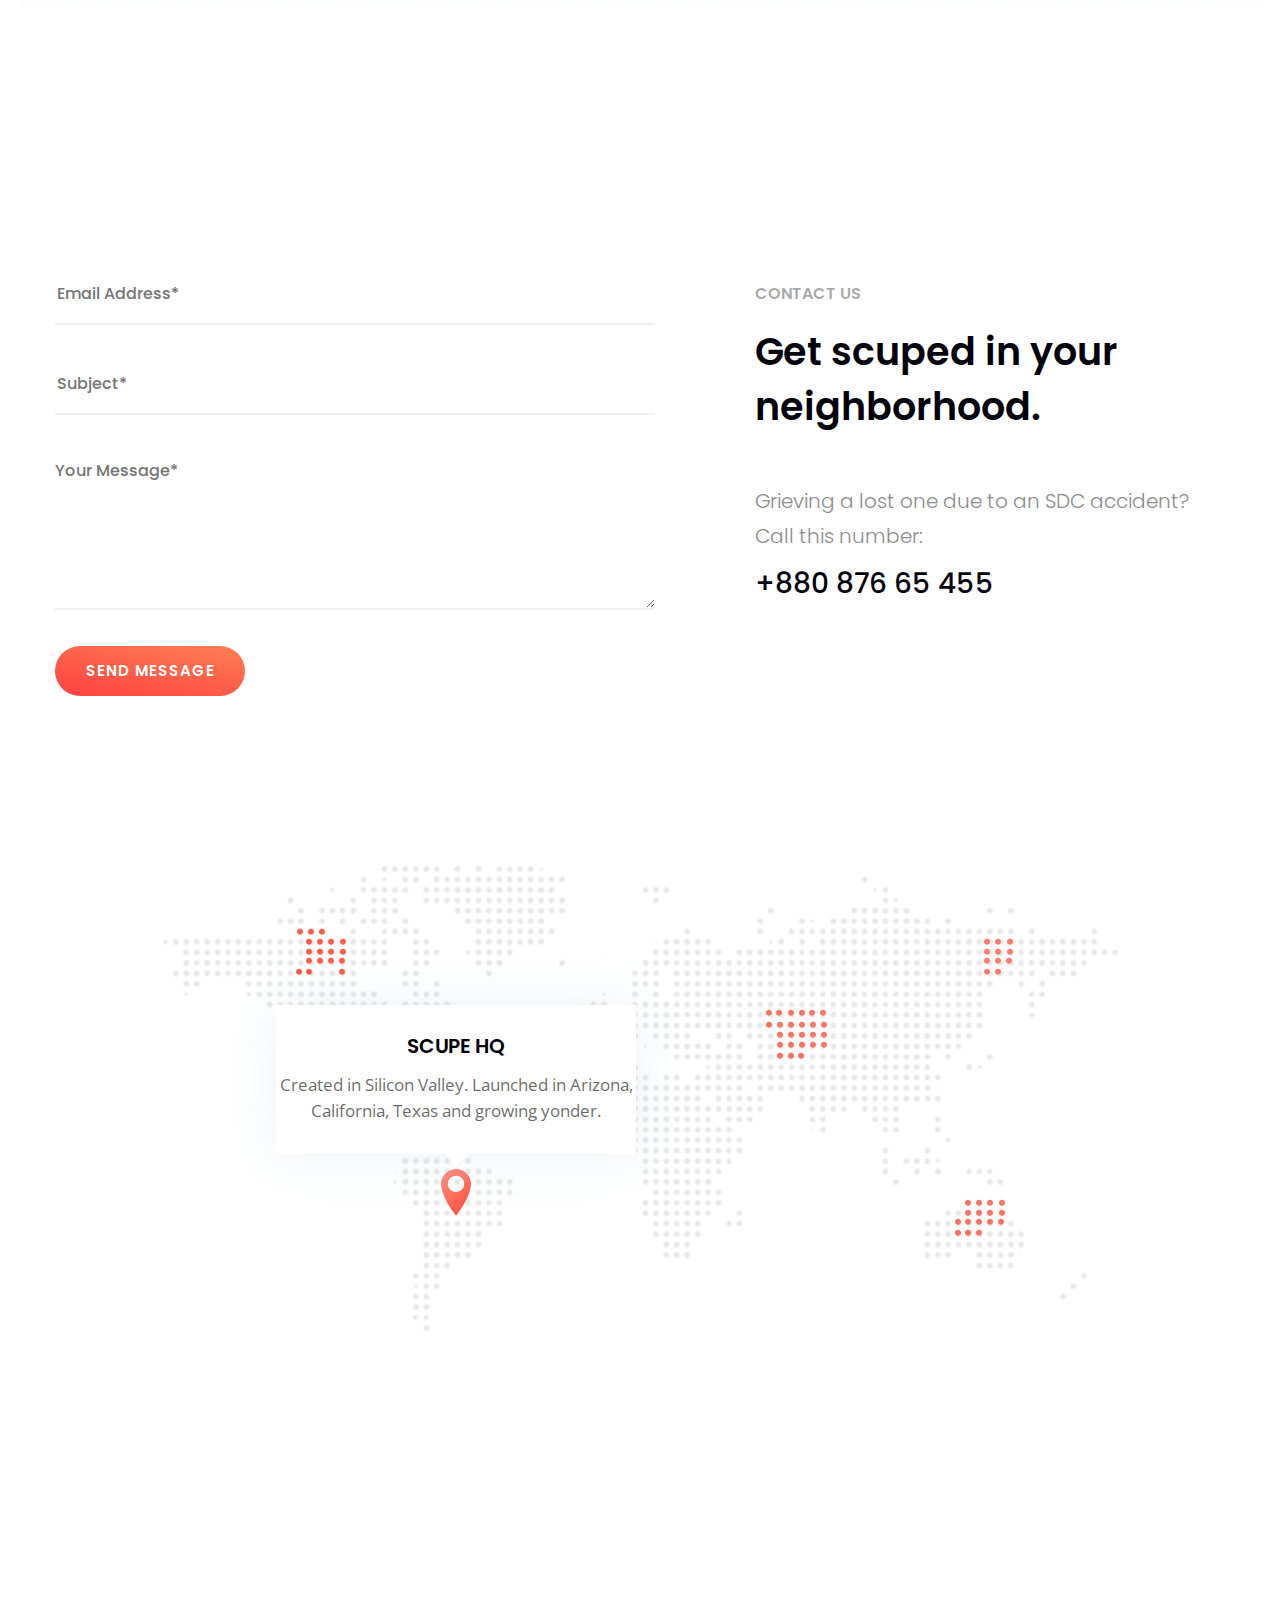
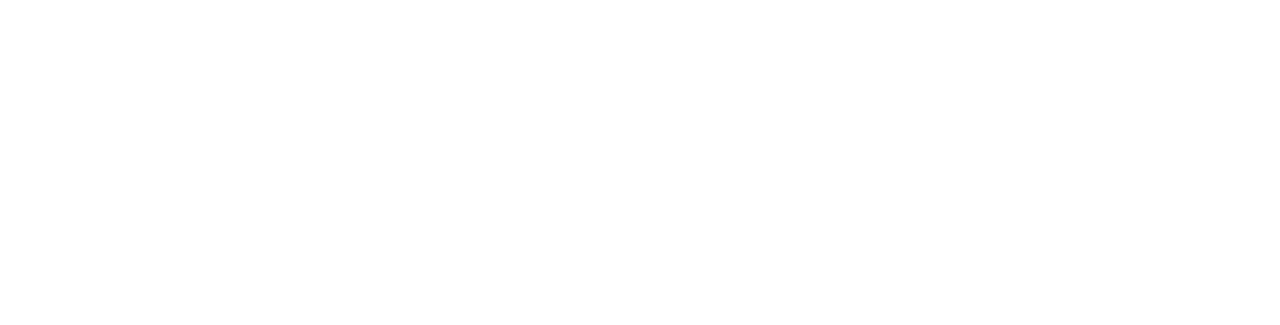
==== commit 56318122: "newsletter" ====
--- a/index.html
+++ b/index.html
@@ -380,7 +380,7 @@
 				<div class="container">
 					<div class="footer-data-wrapper">
 						<form action="#" class="subscribe-form">
-							<h2>Subscirbe  Our Newsletter for updates!!</h2>
+							<h2>Subscribe to our Newsletter for updates!!</h2>
 							<div class="input-wrapper">
 								<div class="row">
 									<div class="col-md-5 col-md-6 col-xs-12">
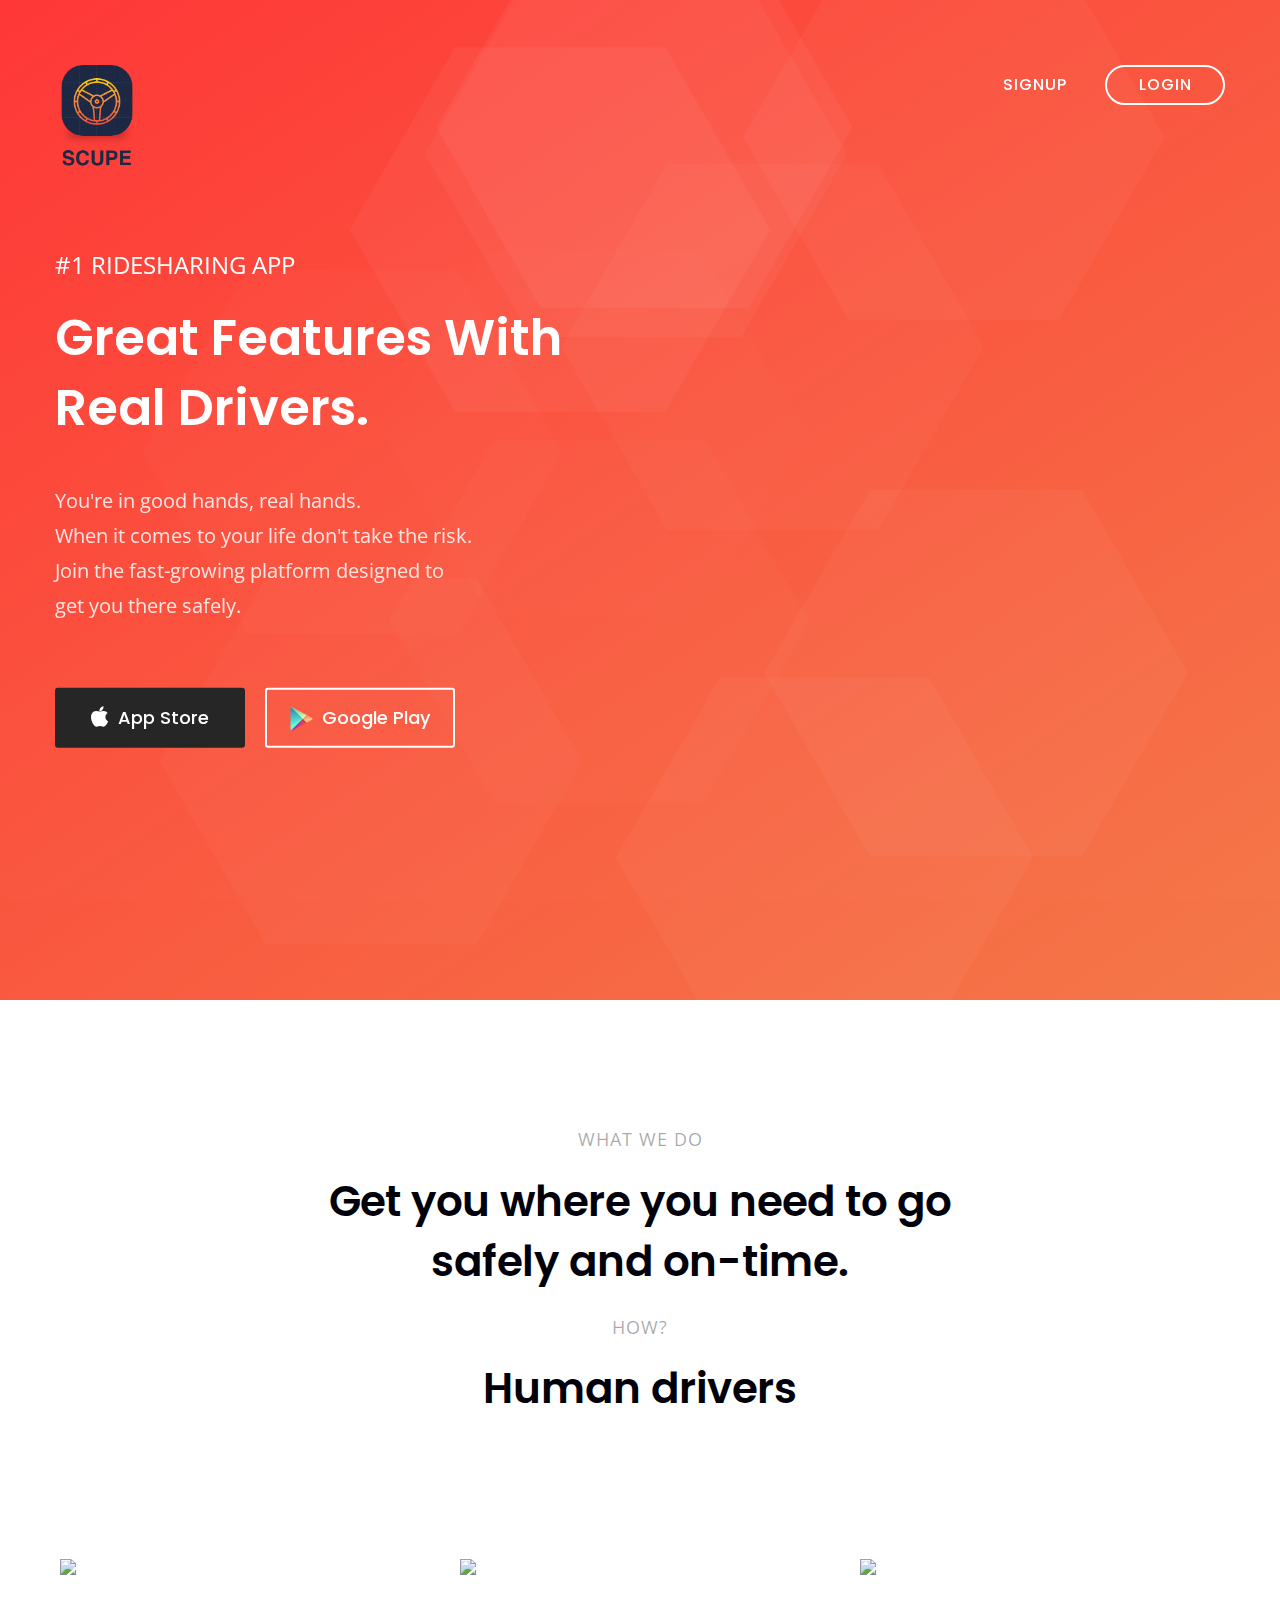
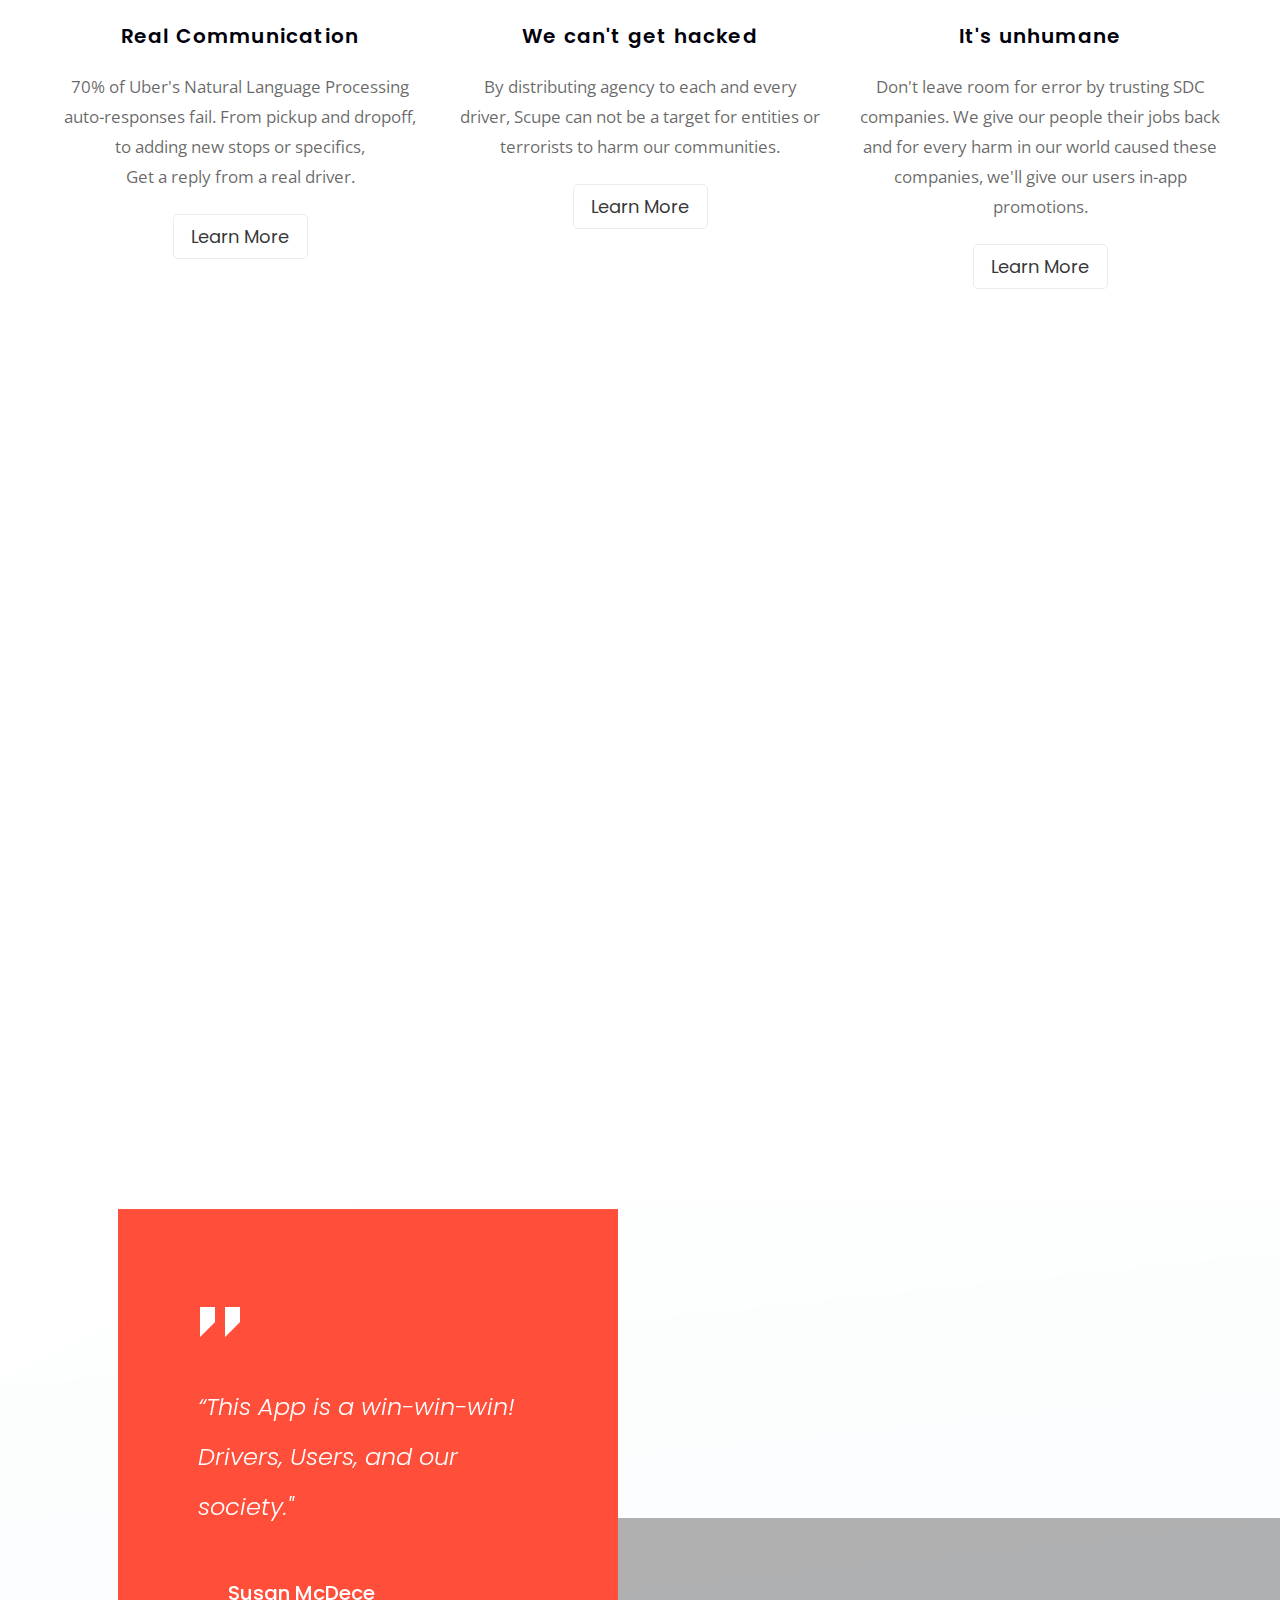
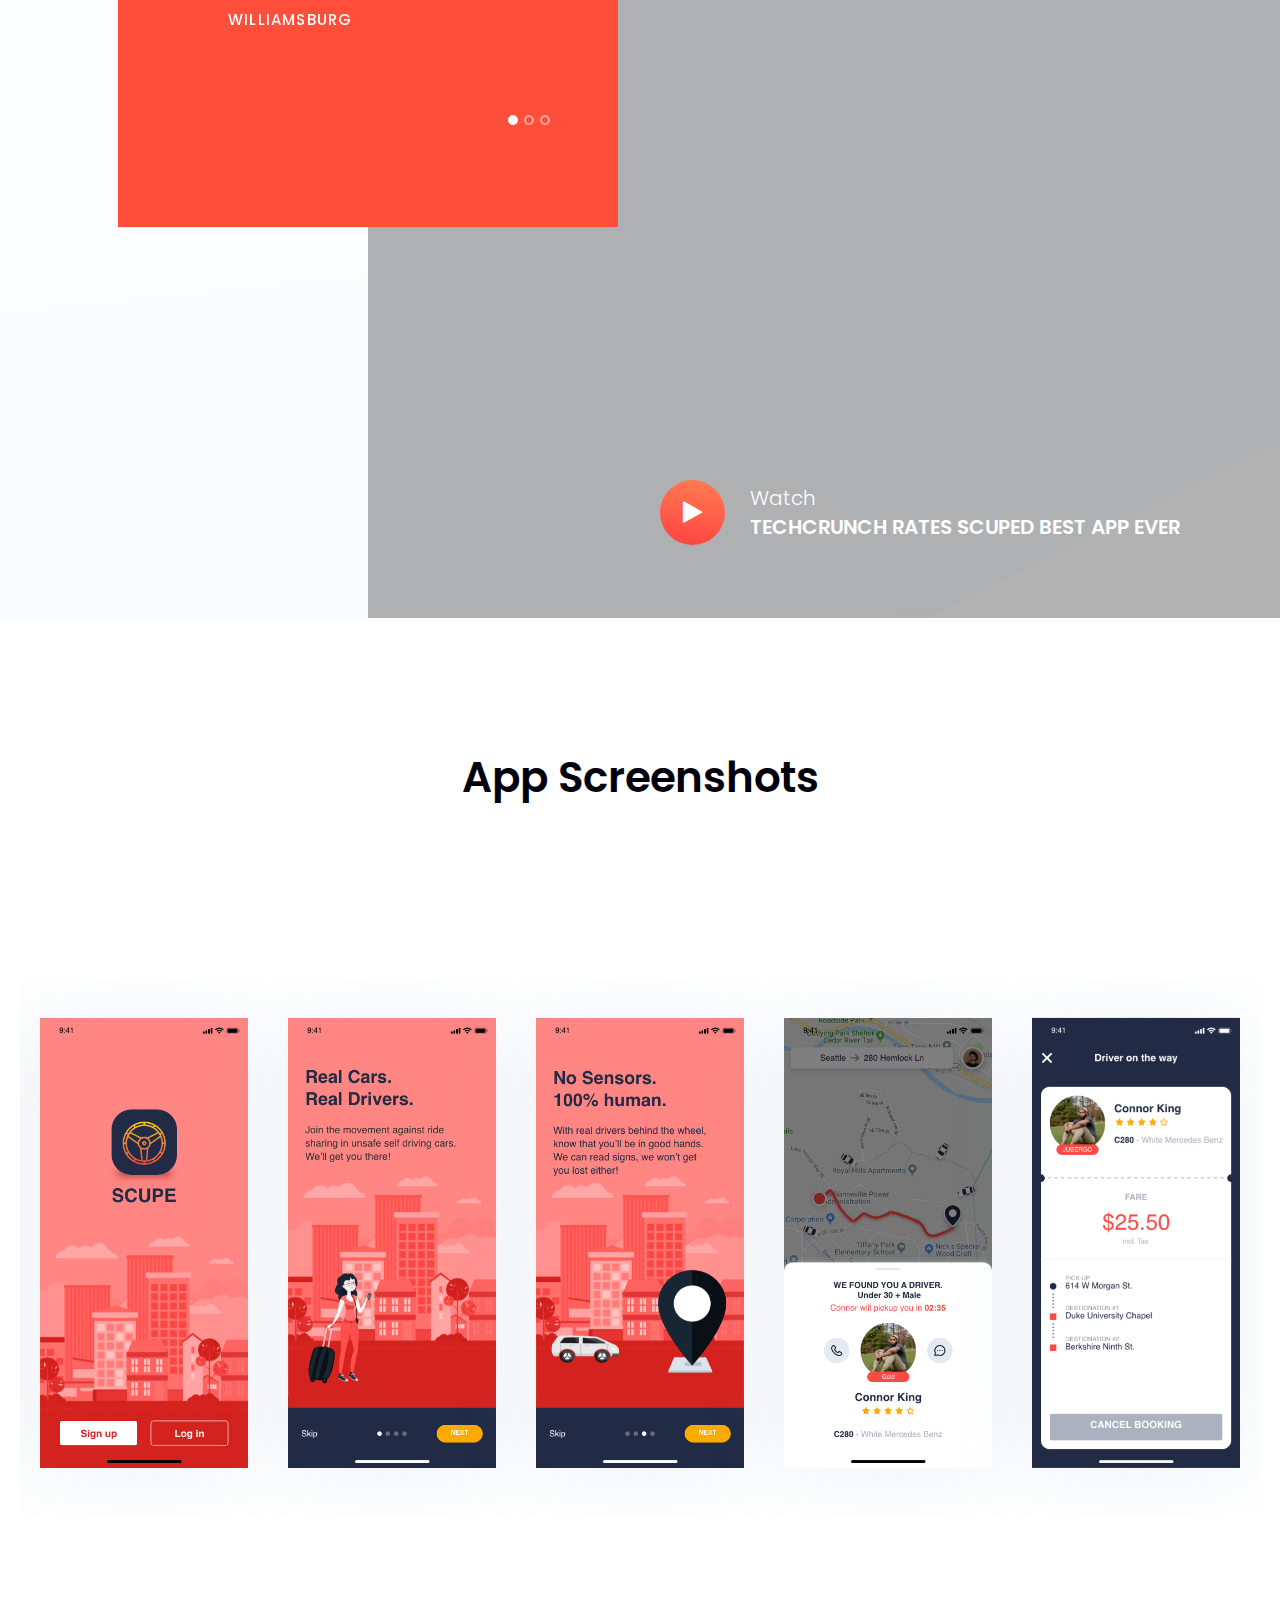
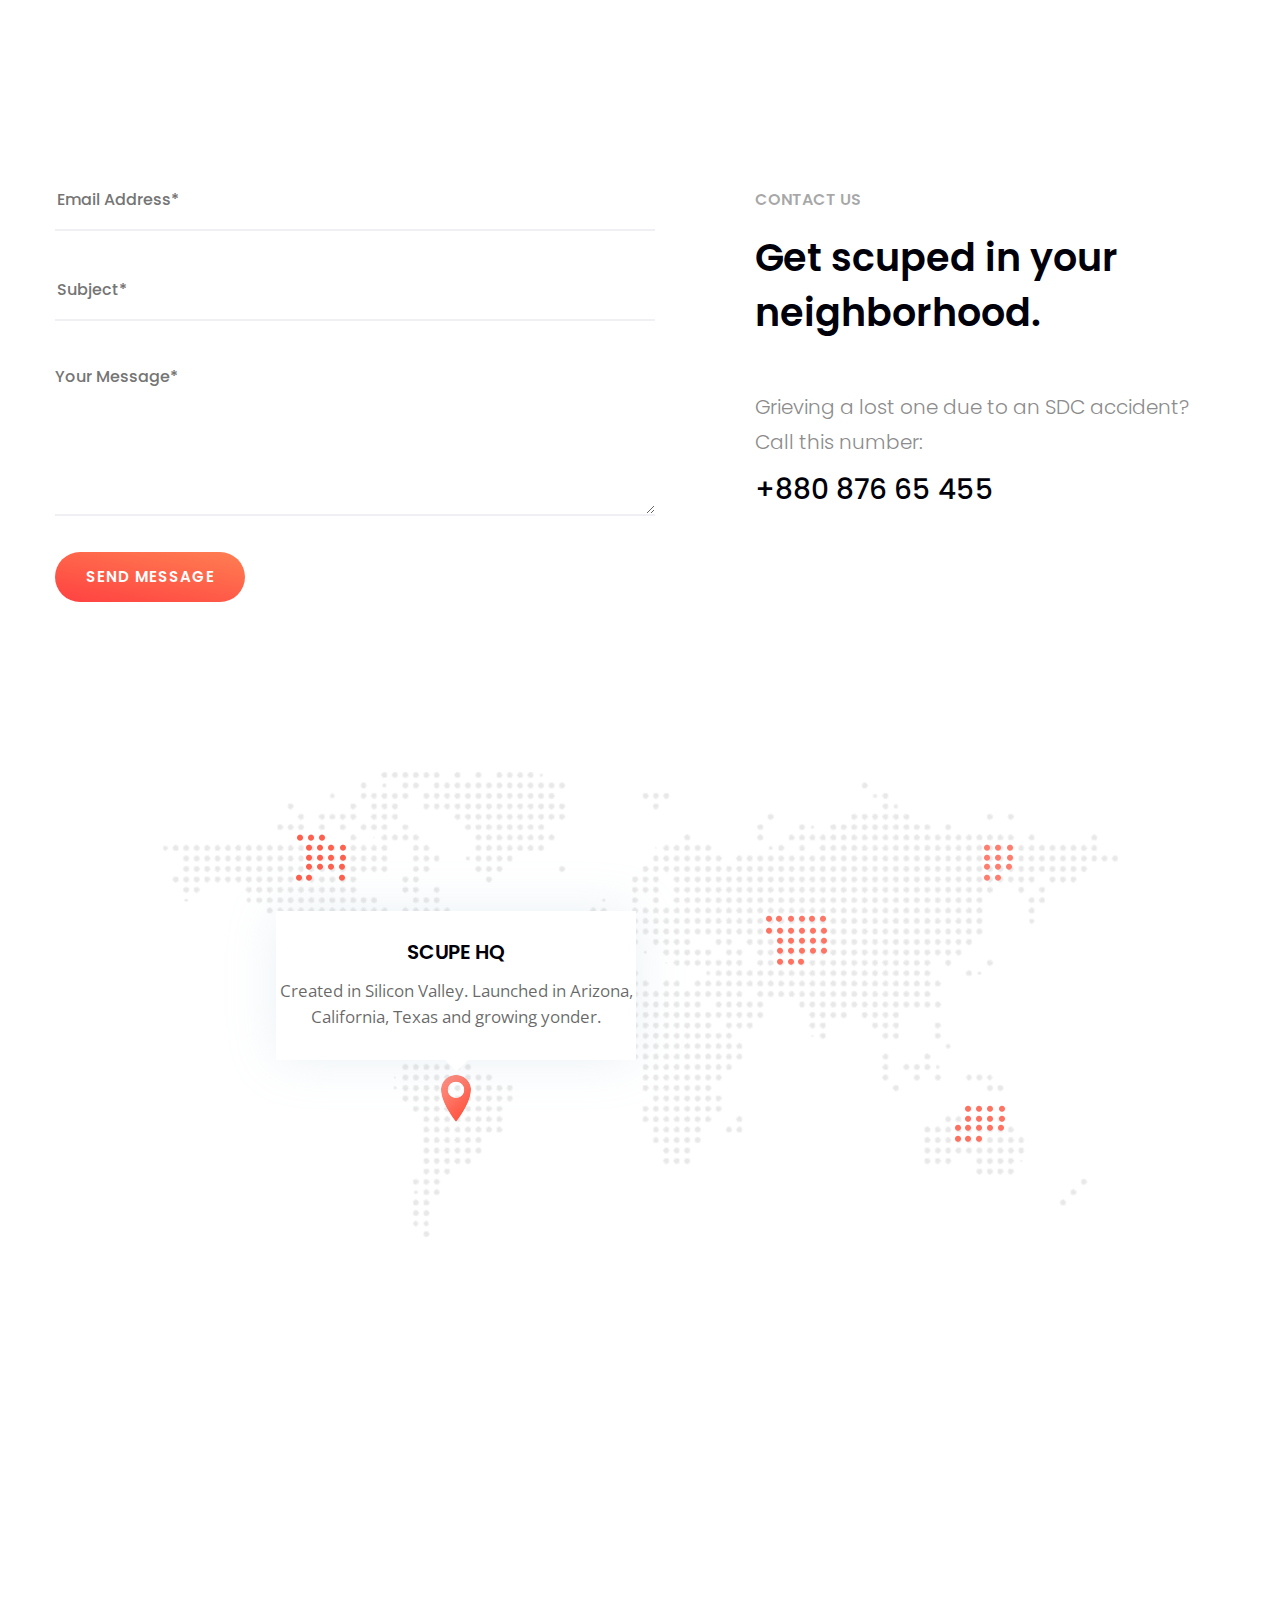
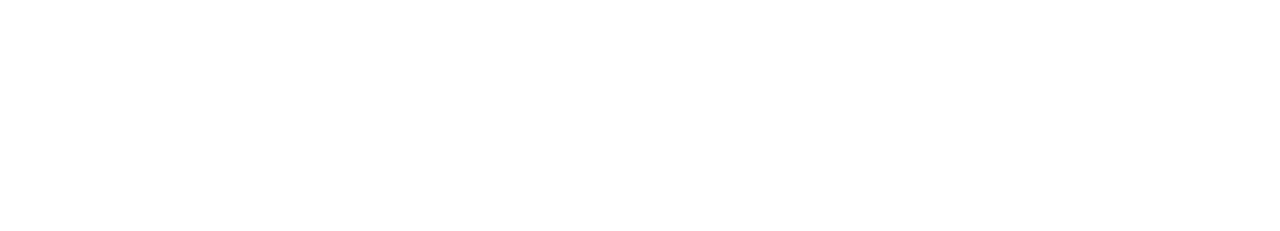
==== commit 2ac9144a: "update" ====
--- a/index.html
+++ b/index.html
@@ -134,7 +134,7 @@
 						<div class="row">
 							<div class="col-md-4 col-sm-6 col-xs-12 wow fadeInUp">
 								<div class="single-block tran3s">
-									<img src="images/icon/6.png" alt="" class="tran4s">
+									<img src="https://img.icons8.com/metro/55/000000/conference-call.png">
 									<h6>Real Communication</h6>
 									<p>70% of Uber's Natural Language Processing auto-responses fail. From pickup and dropoff, to adding new stops or specifics, <br> Get a reply from a real driver.</p>
 									<a href="#" class="tran3s theme-button"><span></span> Learn More</a>
@@ -142,7 +142,7 @@
 							</div> <!-- /.col- -->
 							<div class="col-md-4 col-sm-6 col-xs-12 wow fadeInUp" data-wow-delay="0.1s">
 								<div class="single-block tran3s">
-									<img src="images/icon/7.png" alt="" class="tran4s">
+									<img src="https://img.icons8.com/ios-filled/55/000000/hacking.png">
 									<h6>We can't get hacked</h6>
 									<p>By distributing agency to each and every driver, Scupe can not be a target for entities or terrorists to harm our communities.  </p>
 									<a href="#" class="tran3s theme-button"><span></span> Learn More</a>
@@ -150,7 +150,7 @@
 							</div> <!-- /.col- -->
 							<div class="col-md-4 hidden-sm col-xs-12 wow fadeInUp" data-wow-delay="0.150s">
 								<div class="single-block tran3s">
-									<img src="images/icon/8.png" alt="" class="tran4s">
+									<img src="https://img.icons8.com/ios-filled/55/000000/sad.png">
 									<h6>It's unhumane</h6>
 									<p>Don't leave room for error by trusting SDC companies. We give our people their jobs back and for every harm in our world caused these companies, we'll give our users in-app promotions.</p>
 									<a href="#" class="tran3s theme-button"><span></span> Learn More</a>
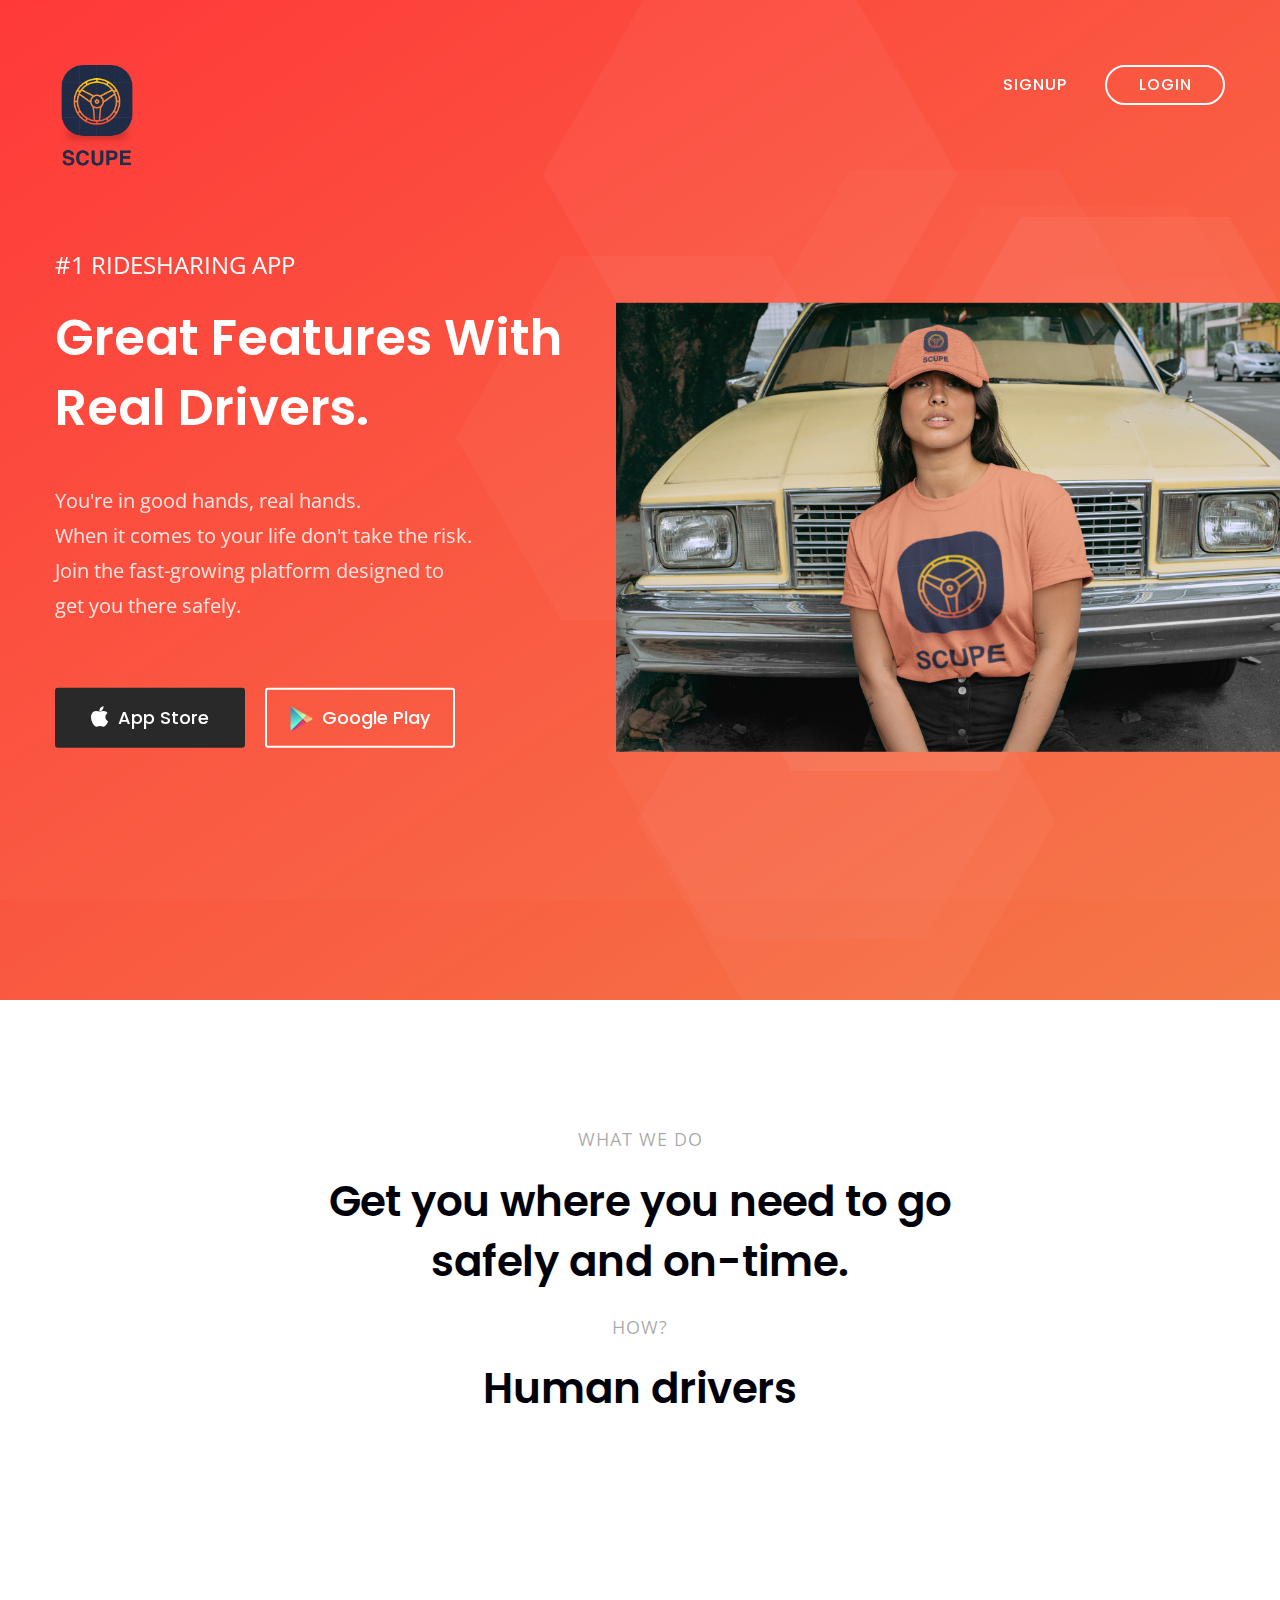
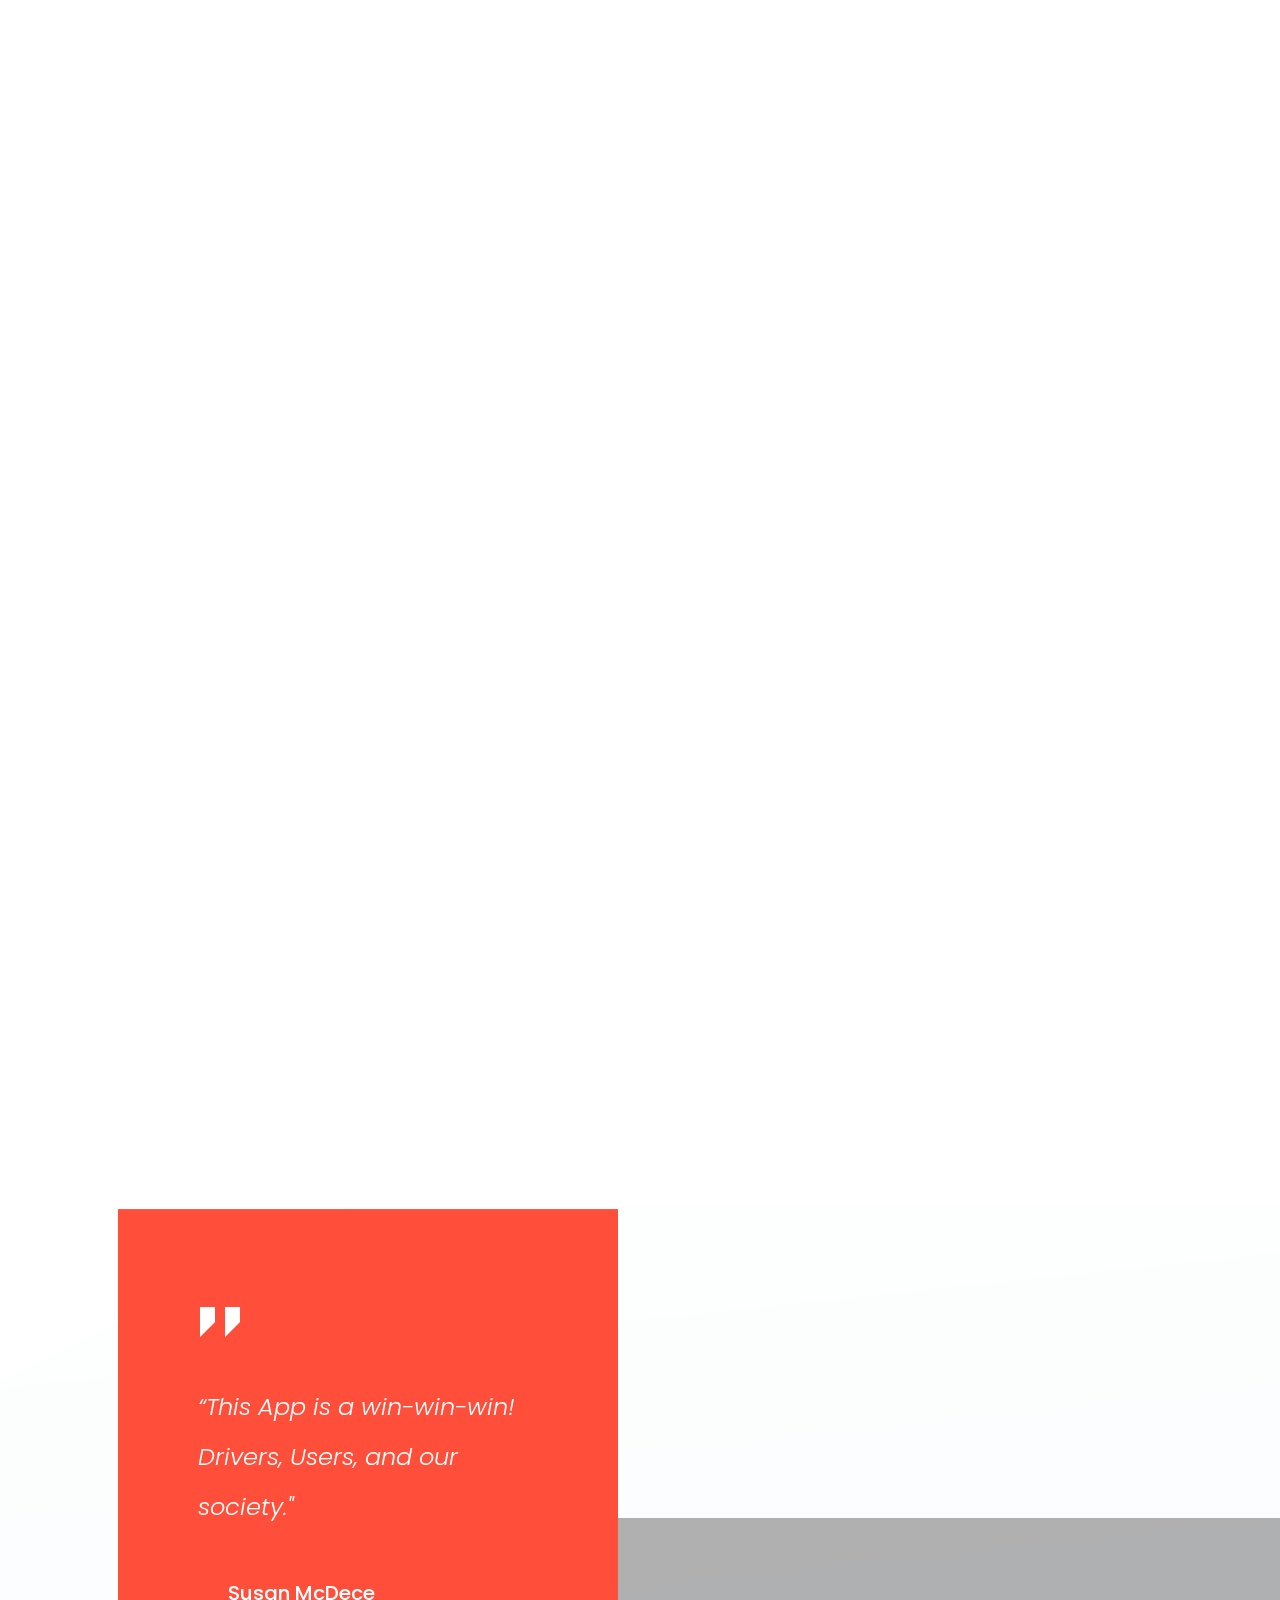
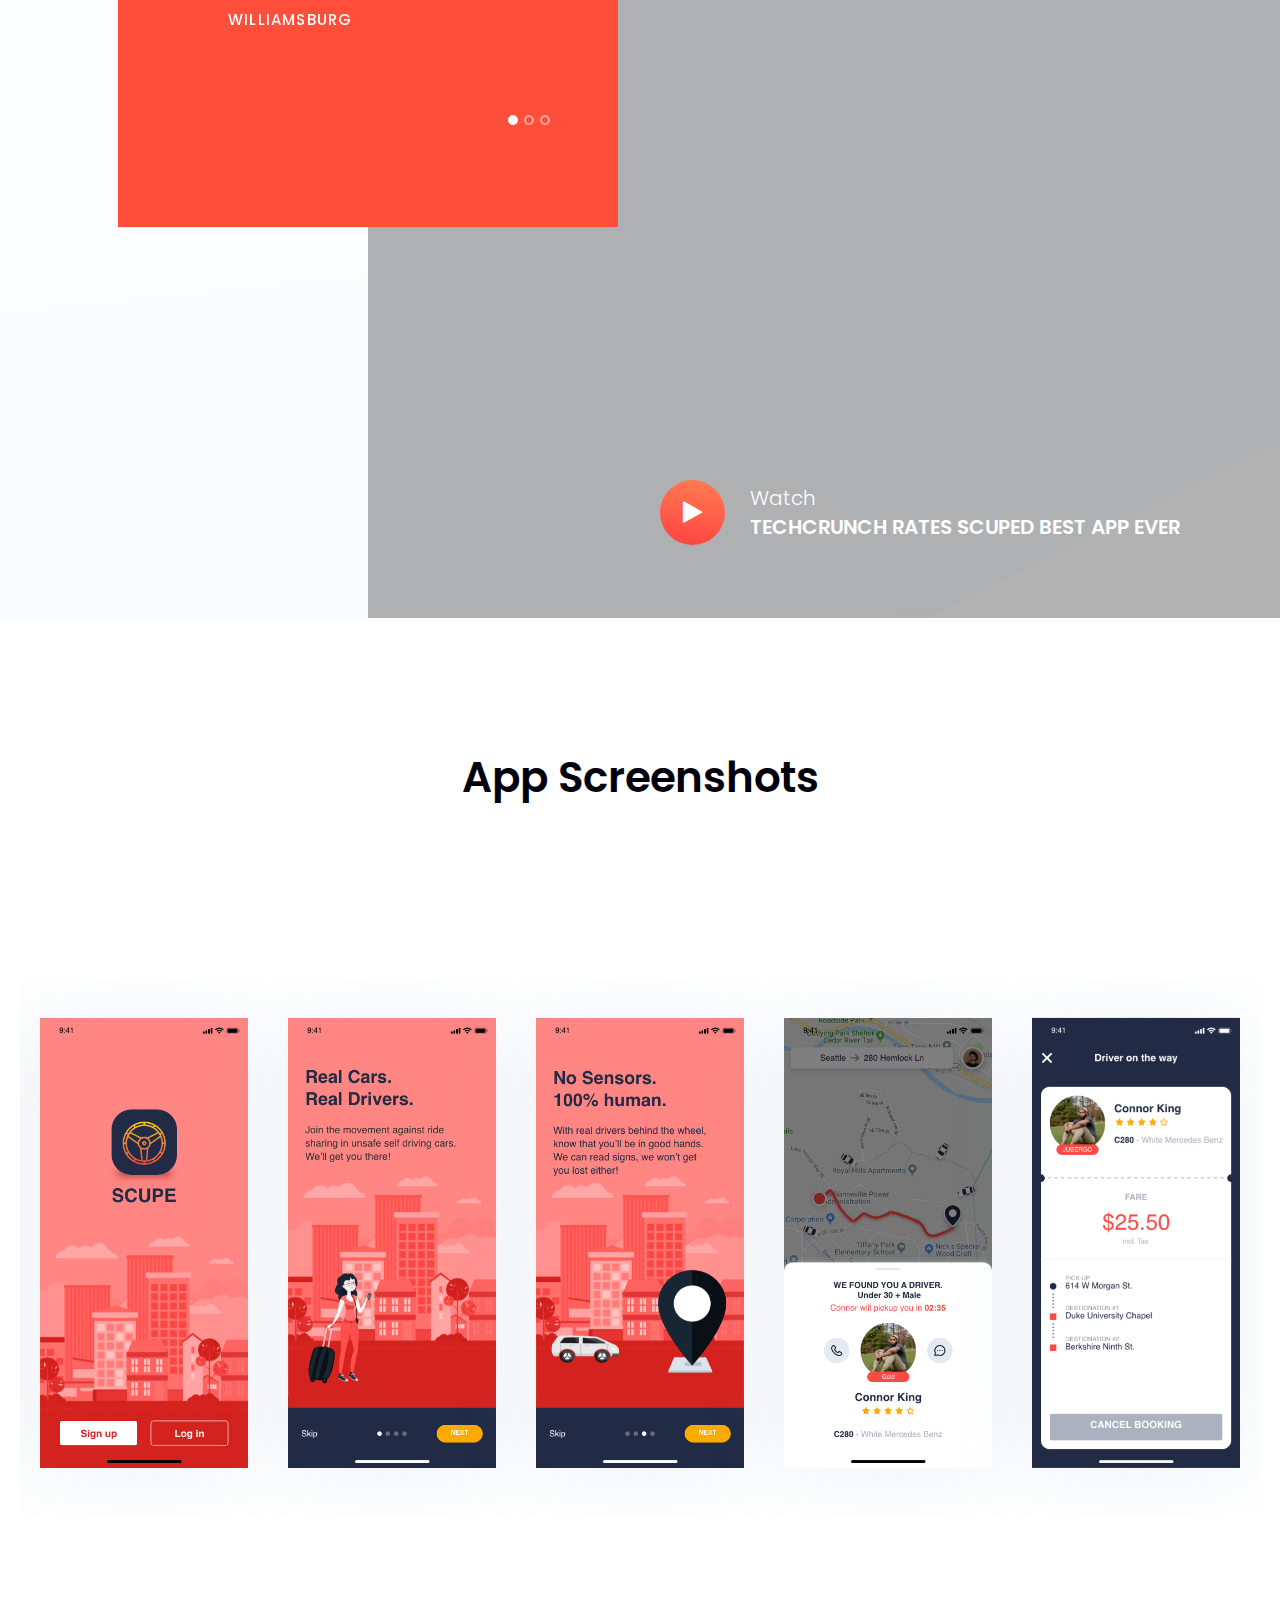
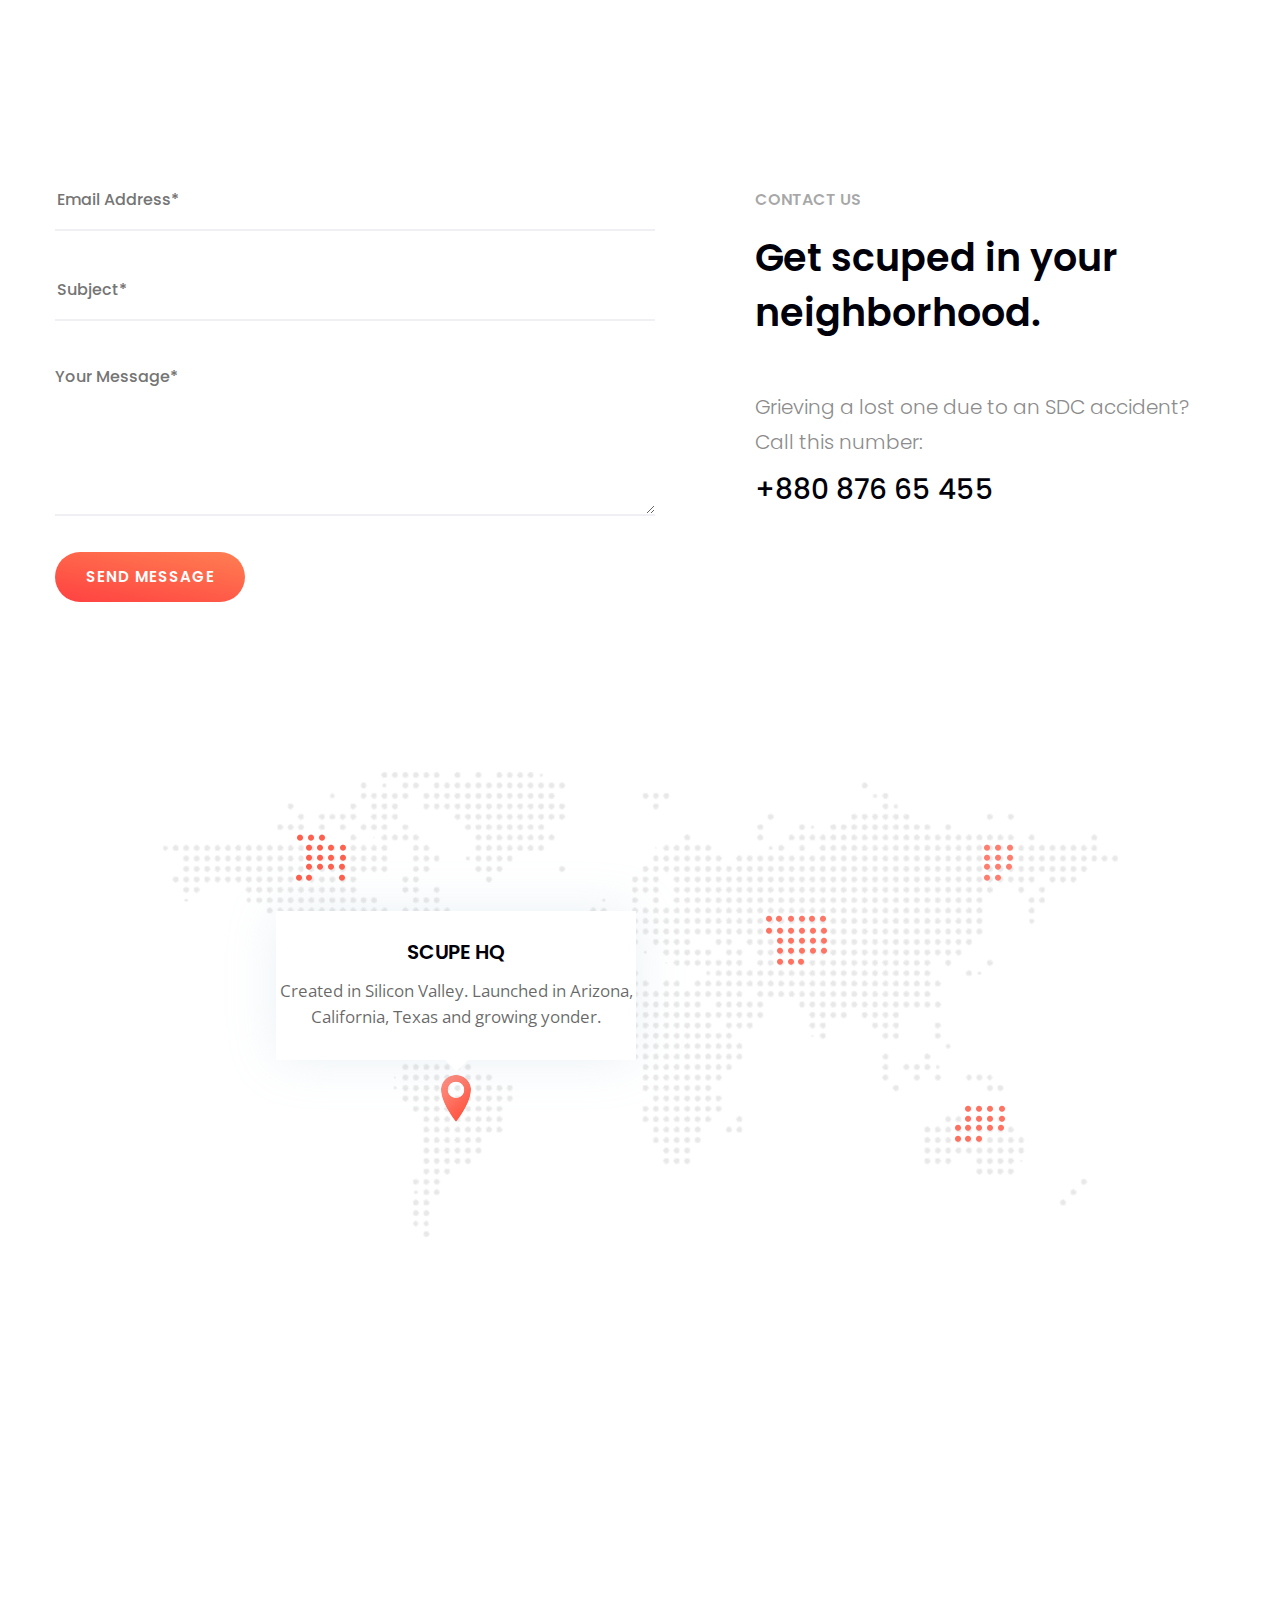
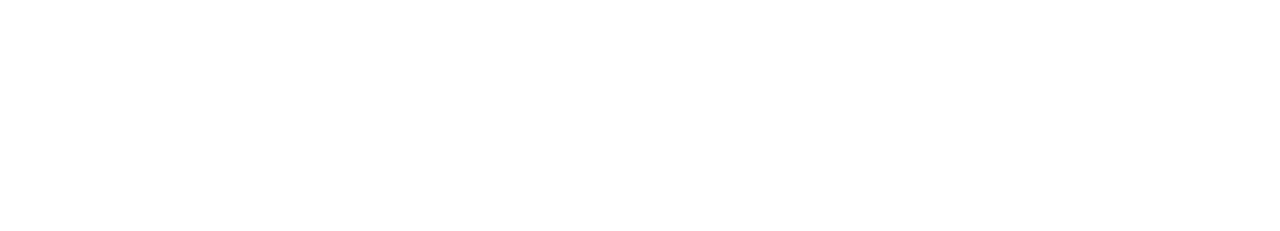
==== commit a2fe7b79: "model" ====
--- a/index.html
+++ b/index.html
@@ -87,7 +87,7 @@
 										<div class="image-wrapper wow fadeInUp animated" data-wow-delay="0.75s">
                                             <br><br><br><br>
                                             <br><br><br><br>
-											<img src="https://cdn.dribbble.com/users/176039/screenshots/6951596/toogethr-wevoke-gossip-01.gif"  width="90%" alt="">
+											<img src="images/model.png"  width="90%" alt="">
 										</div>
 									</div> <!-- /.container -->
 								</div> <!-- /.main-container -->
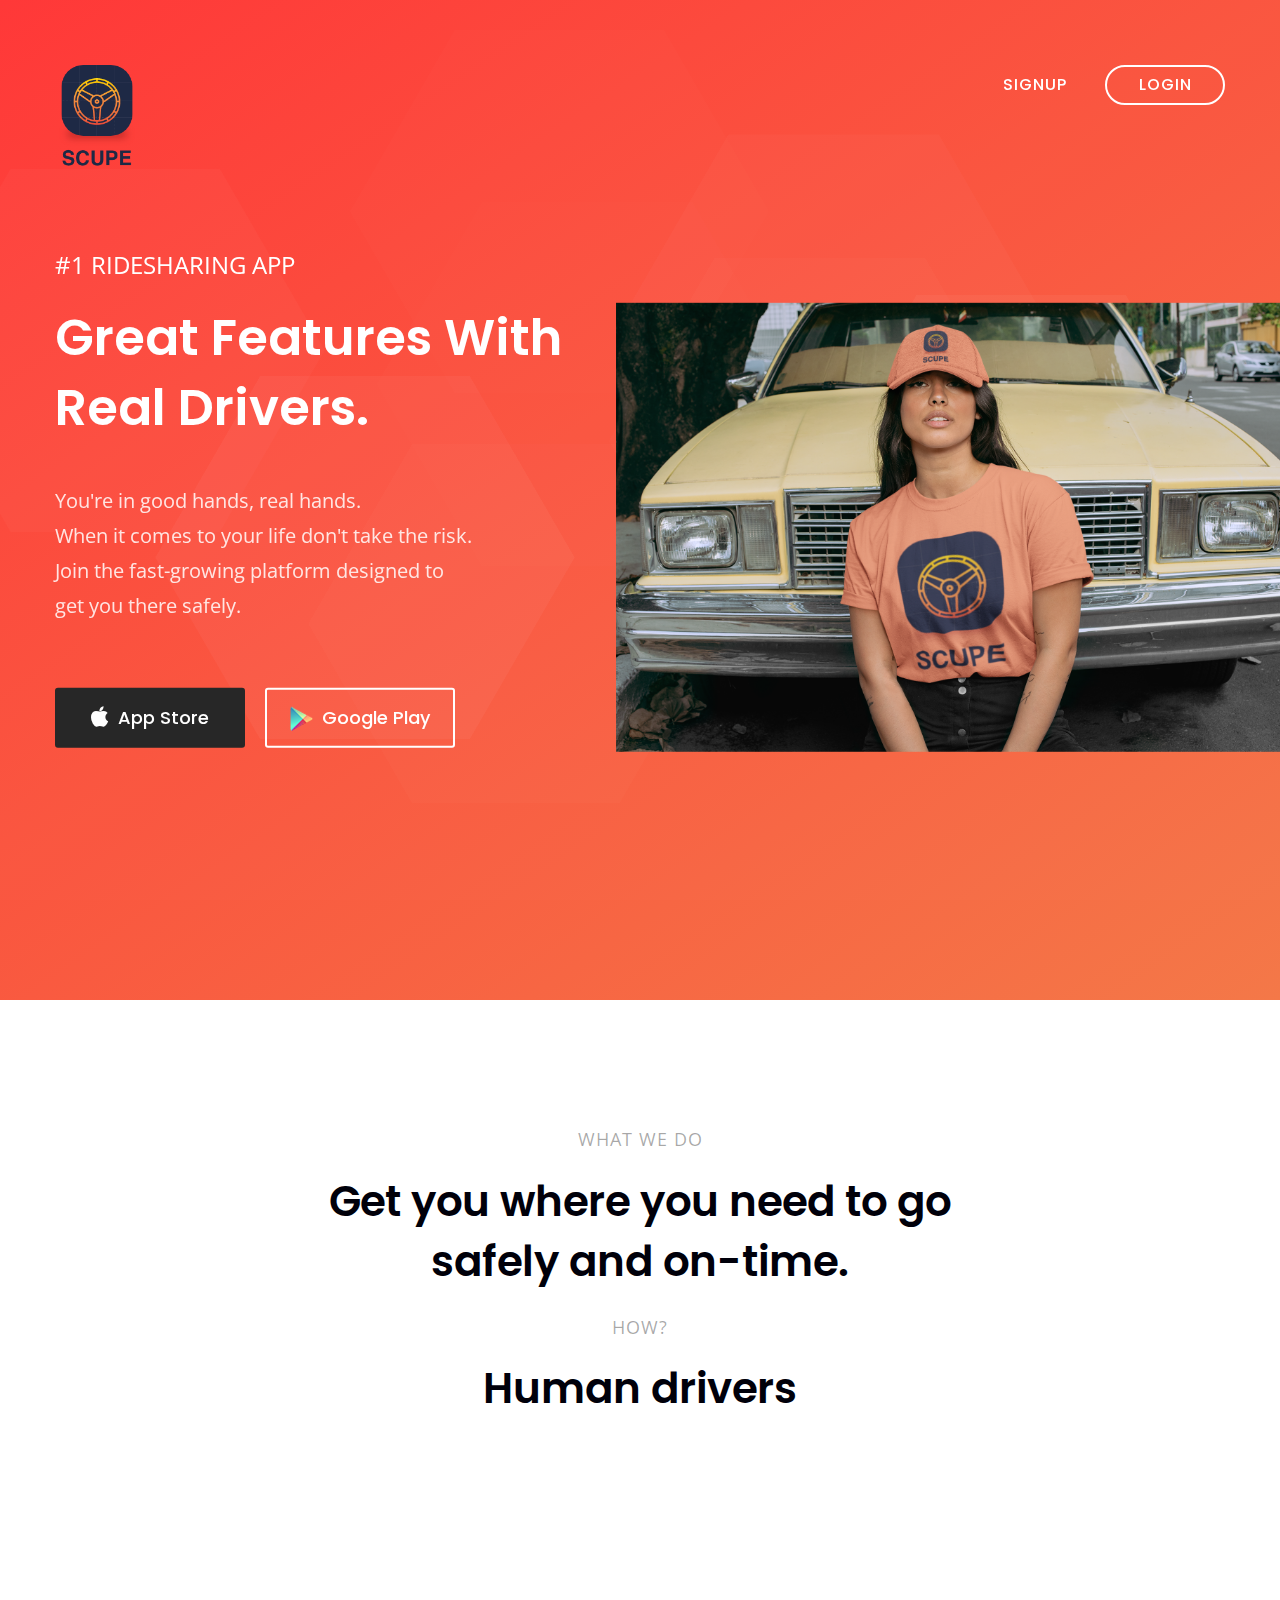
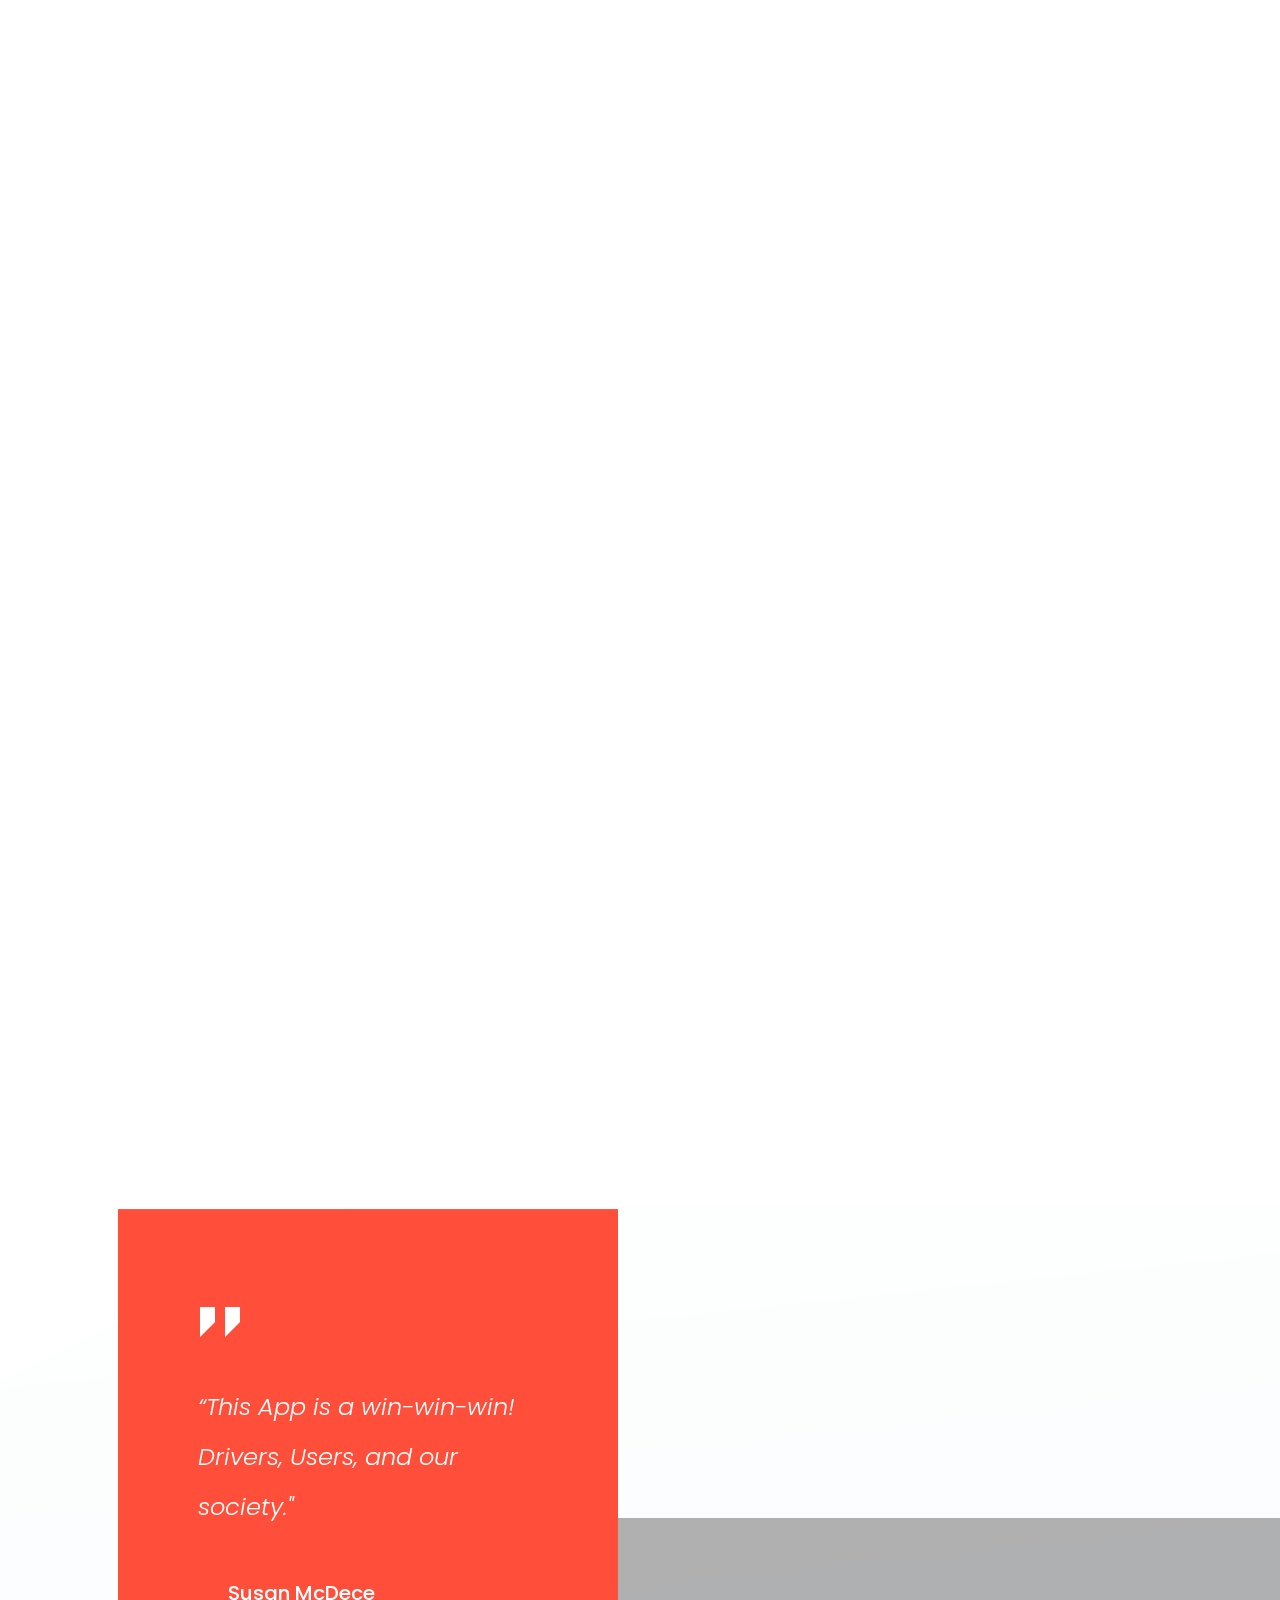
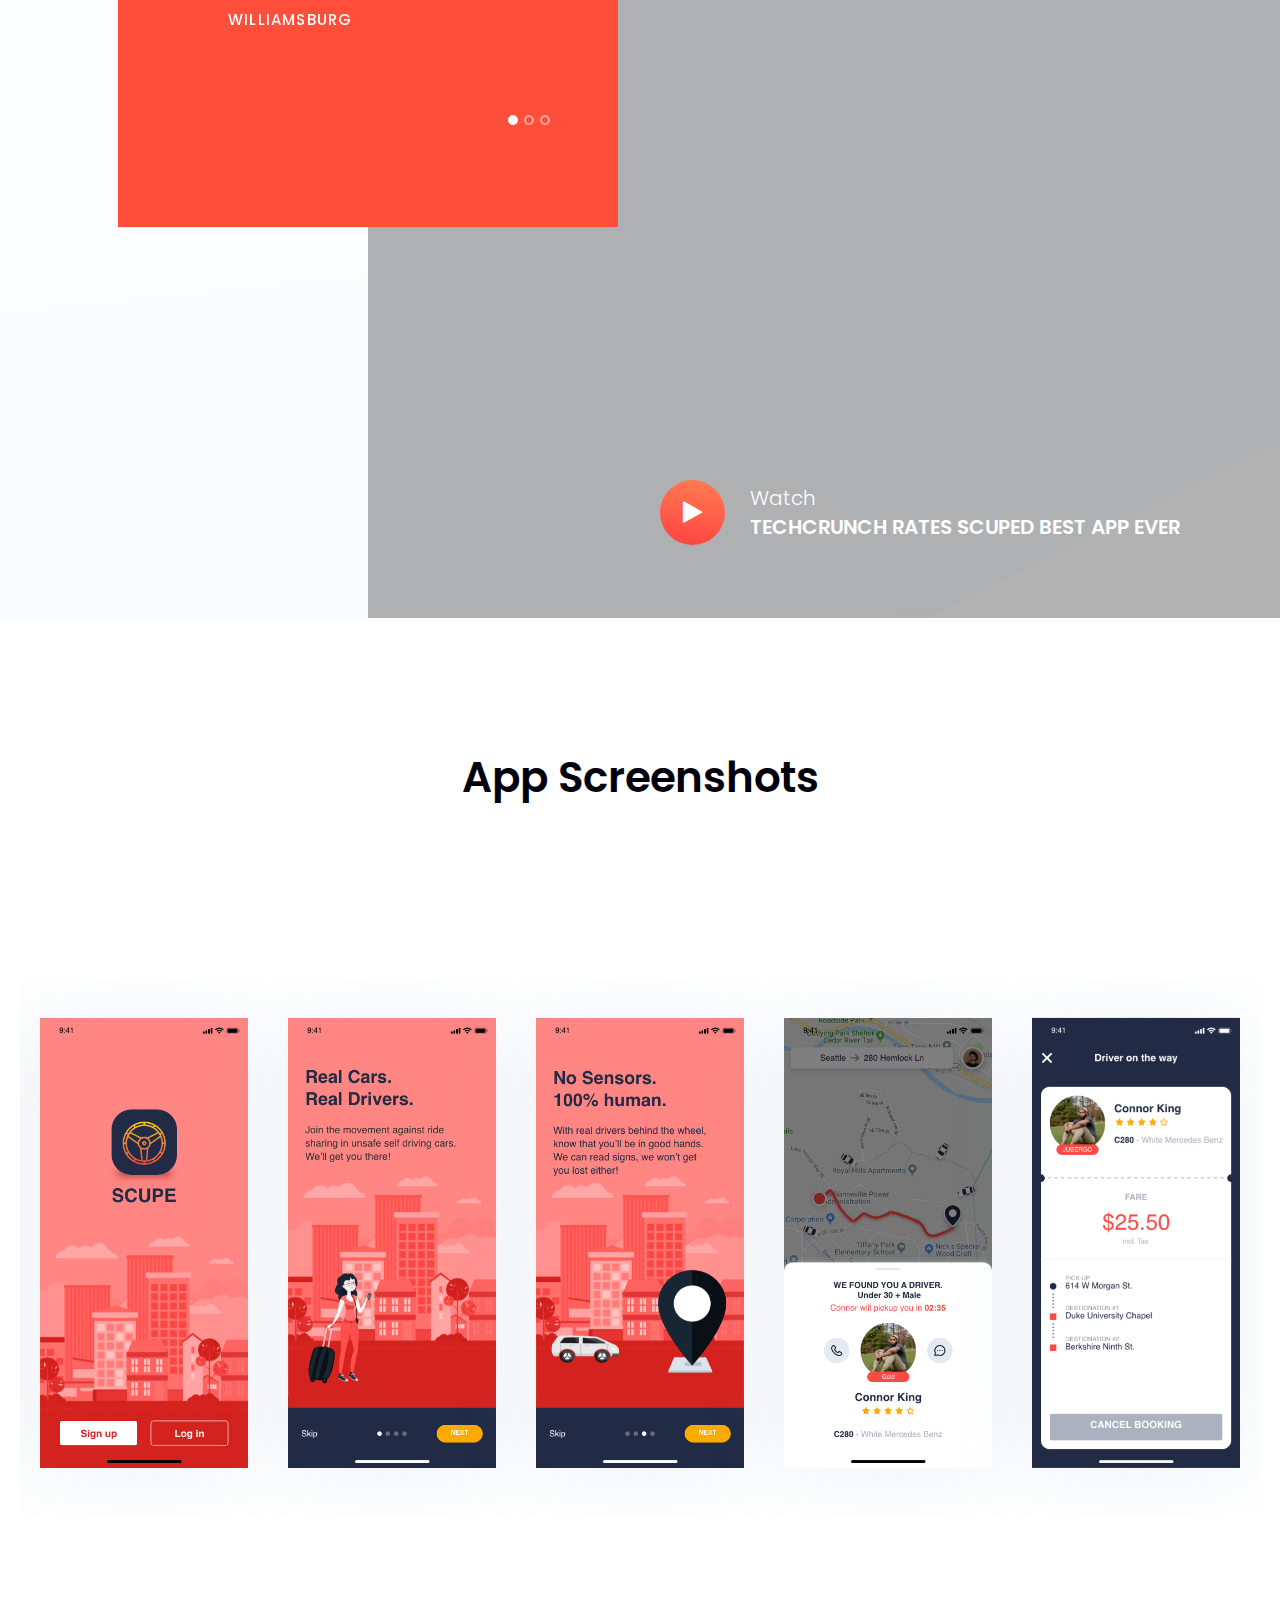
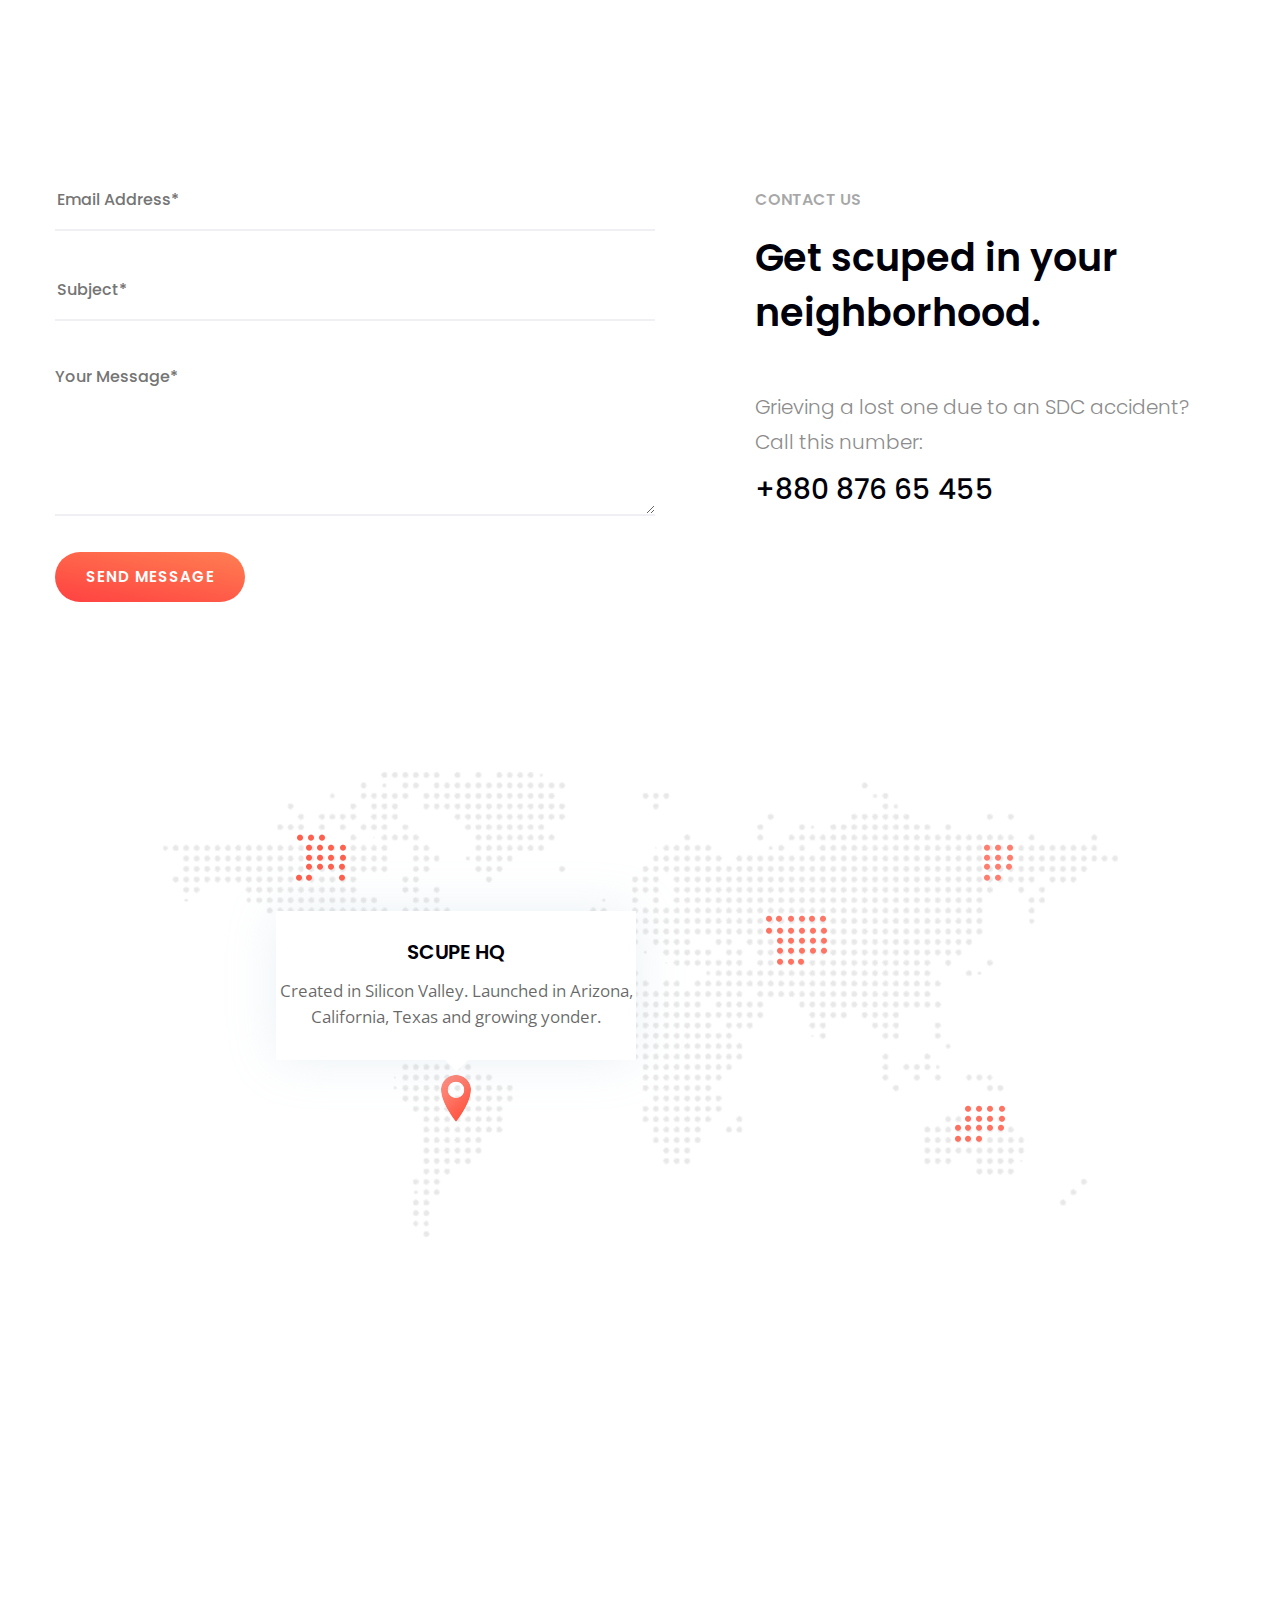
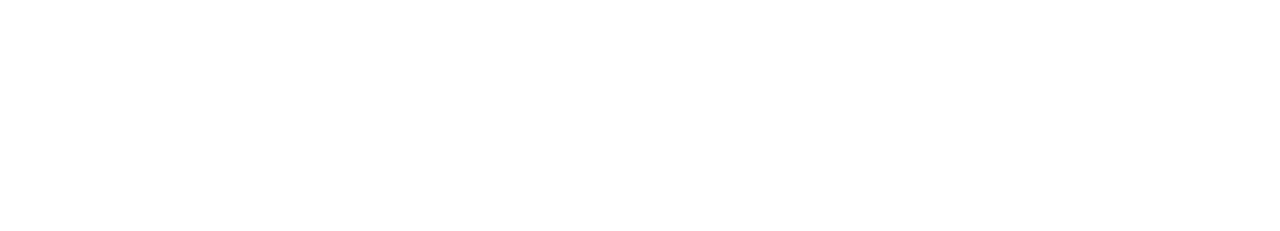
==== commit f471e487: "icons" ====
--- a/index.html
+++ b/index.html
@@ -134,7 +134,7 @@
 						<div class="row">
 							<div class="col-md-4 col-sm-6 col-xs-12 wow fadeInUp">
 								<div class="single-block tran3s">
-									<img src="https://img.icons8.com/metro/55/000000/conference-call.png">
+									<img width="55px;" src="https://image.flaticon.com/icons/svg/100/100766.svg">
 									<h6>Real Communication</h6>
 									<p>70% of Uber's Natural Language Processing auto-responses fail. From pickup and dropoff, to adding new stops or specifics, <br> Get a reply from a real driver.</p>
 									<a href="#" class="tran3s theme-button"><span></span> Learn More</a>
@@ -142,7 +142,7 @@
 							</div> <!-- /.col- -->
 							<div class="col-md-4 col-sm-6 col-xs-12 wow fadeInUp" data-wow-delay="0.1s">
 								<div class="single-block tran3s">
-									<img src="https://img.icons8.com/ios-filled/55/000000/hacking.png">
+									<img width="55px;" src="https://image.flaticon.com/icons/svg/1233/1233385.svg">
 									<h6>We can't get hacked</h6>
 									<p>By distributing agency to each and every driver, Scupe can not be a target for entities or terrorists to harm our communities.  </p>
 									<a href="#" class="tran3s theme-button"><span></span> Learn More</a>
@@ -150,7 +150,7 @@
 							</div> <!-- /.col- -->
 							<div class="col-md-4 hidden-sm col-xs-12 wow fadeInUp" data-wow-delay="0.150s">
 								<div class="single-block tran3s">
-									<img src="https://img.icons8.com/ios-filled/55/000000/sad.png">
+									<img width="55px;" src="https://image.flaticon.com/icons/svg/2228/2228314.svg">
 									<h6>It's unhumane</h6>
 									<p>Don't leave room for error by trusting SDC companies. We give our people their jobs back and for every harm in our world caused these companies, we'll give our users in-app promotions.</p>
 									<a href="#" class="tran3s theme-button"><span></span> Learn More</a>
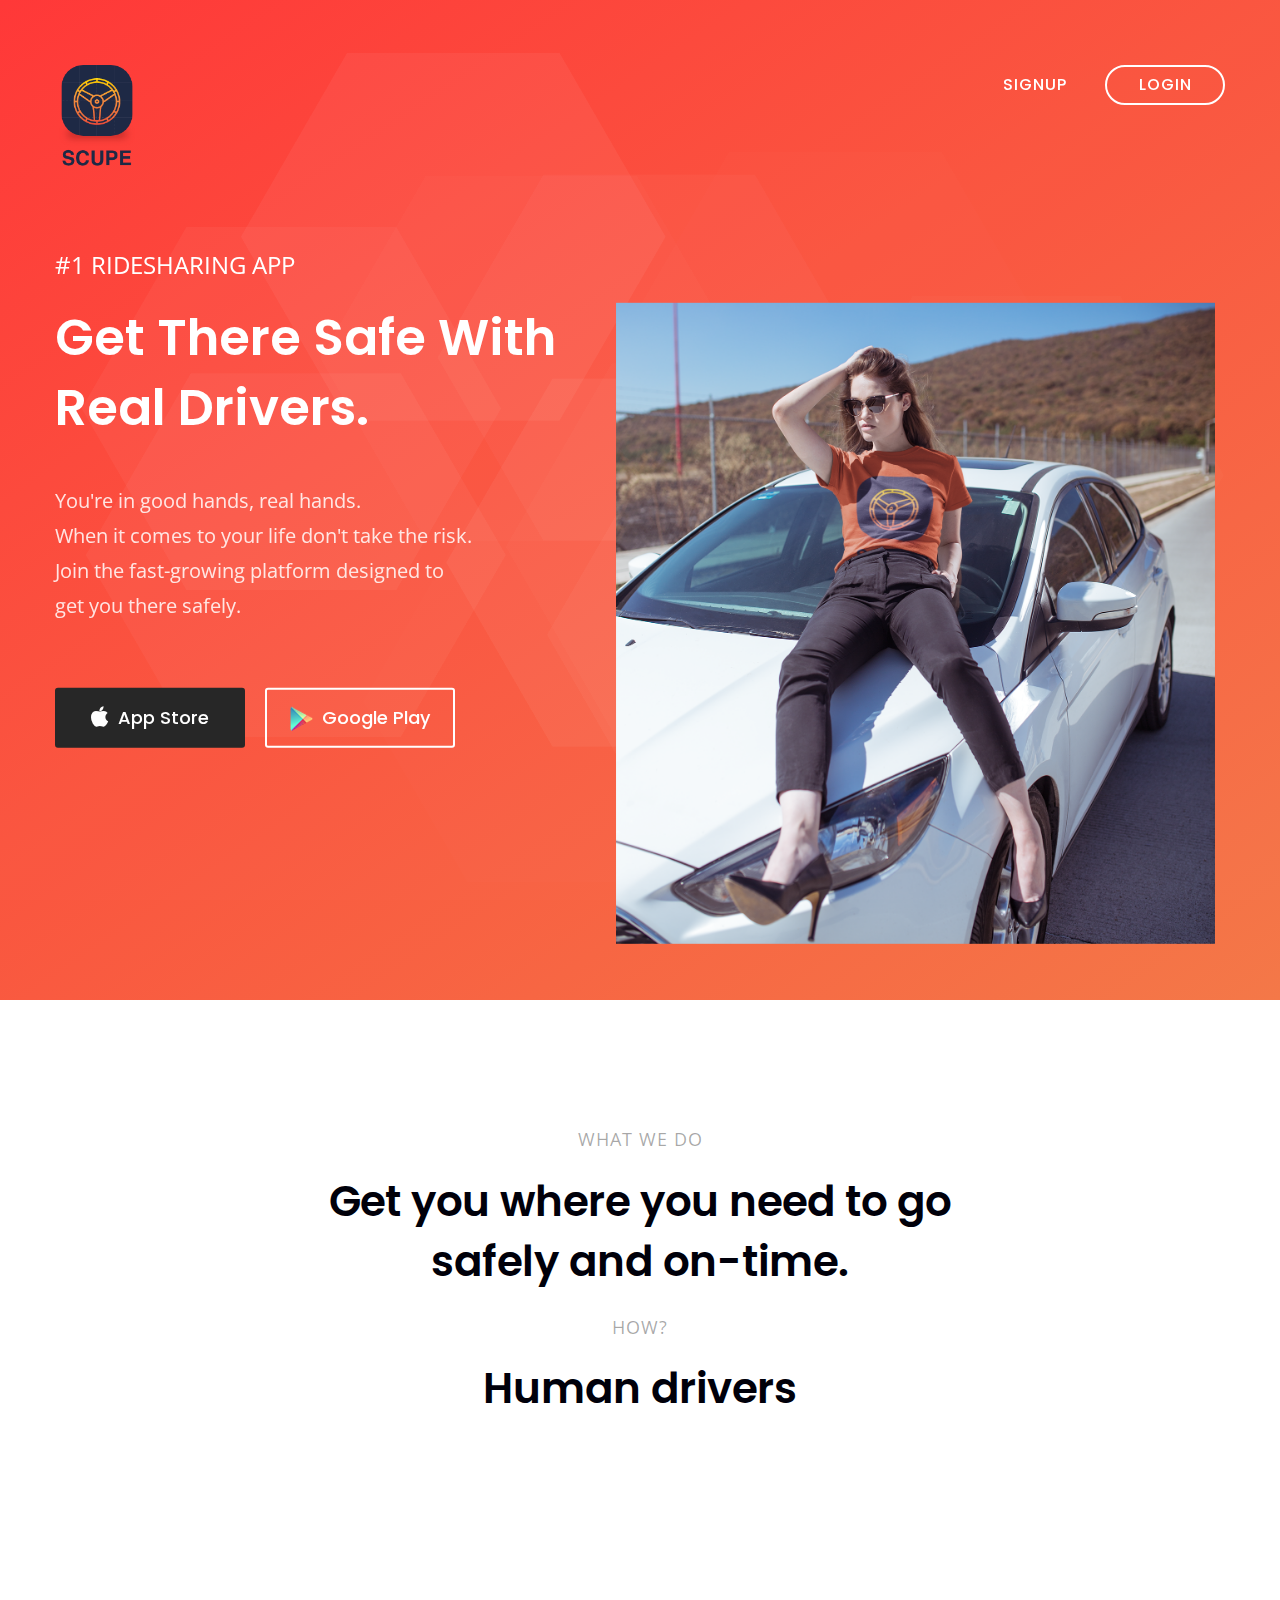
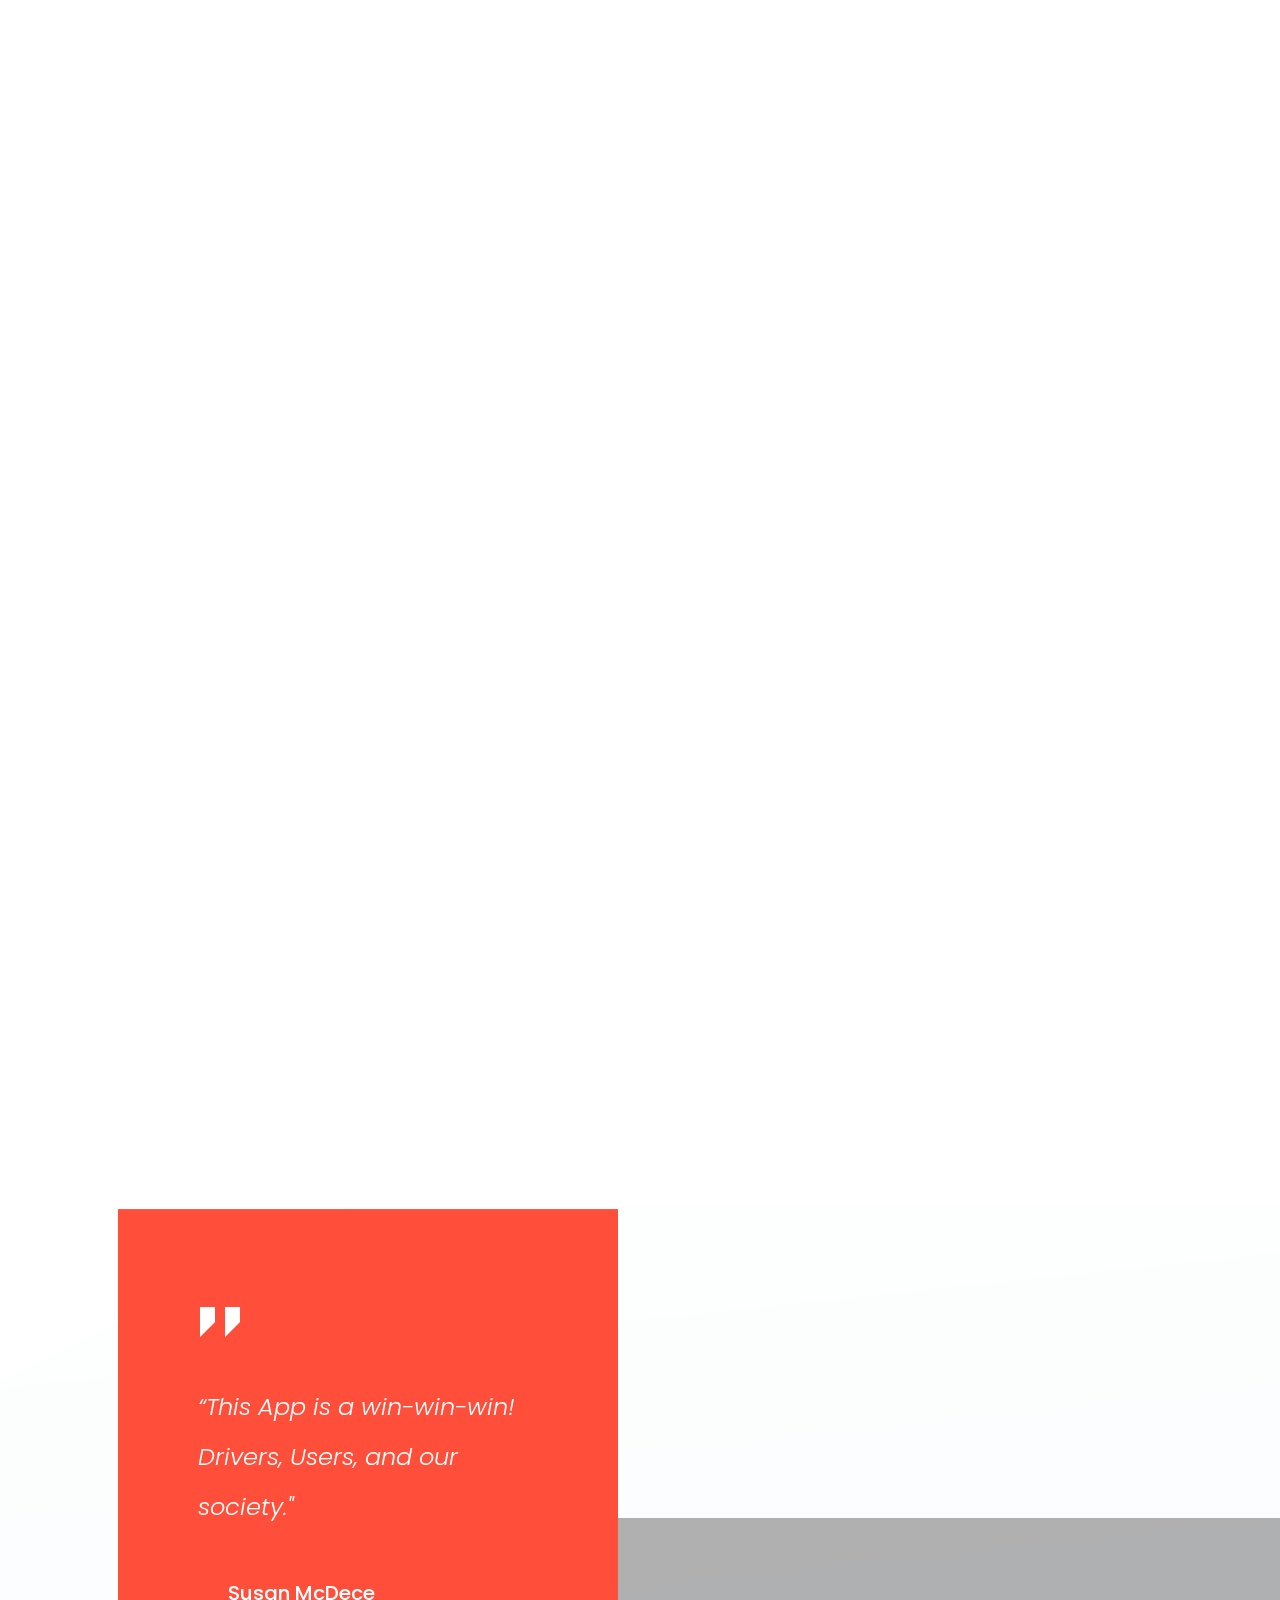
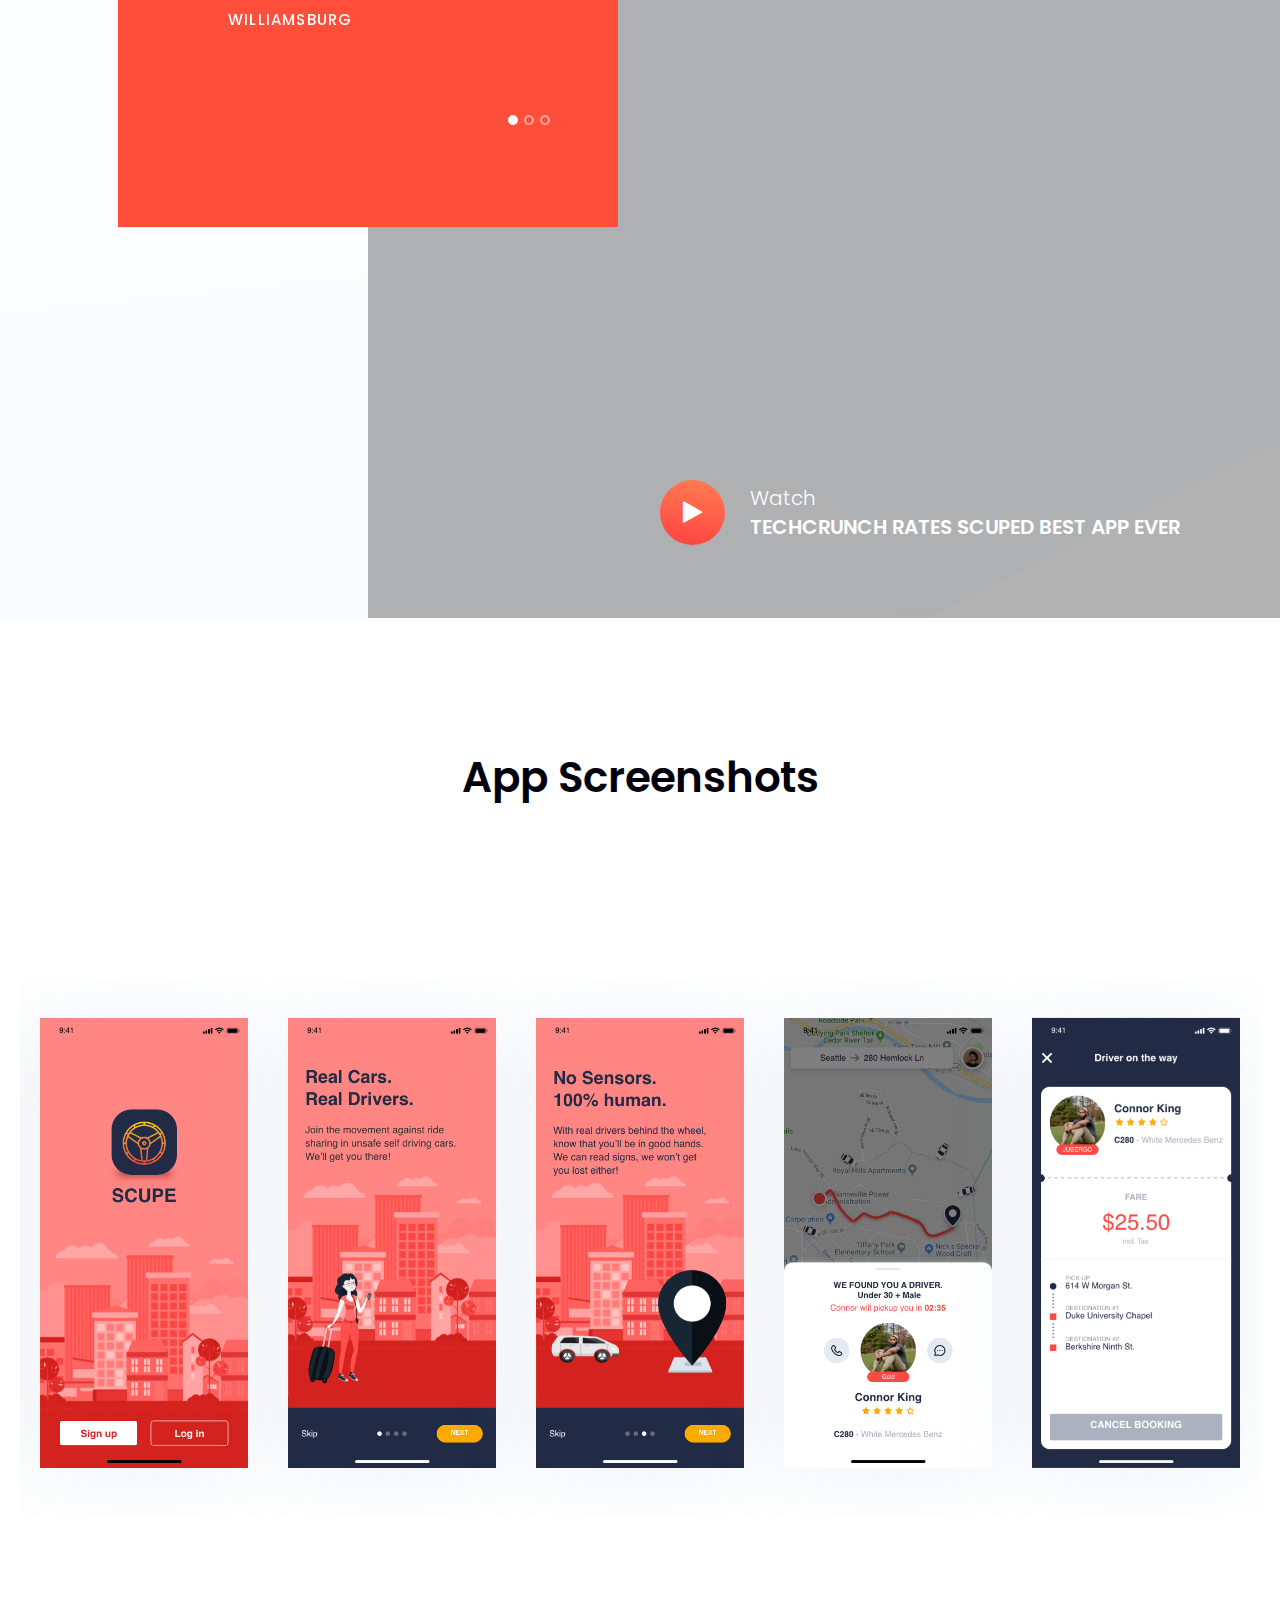
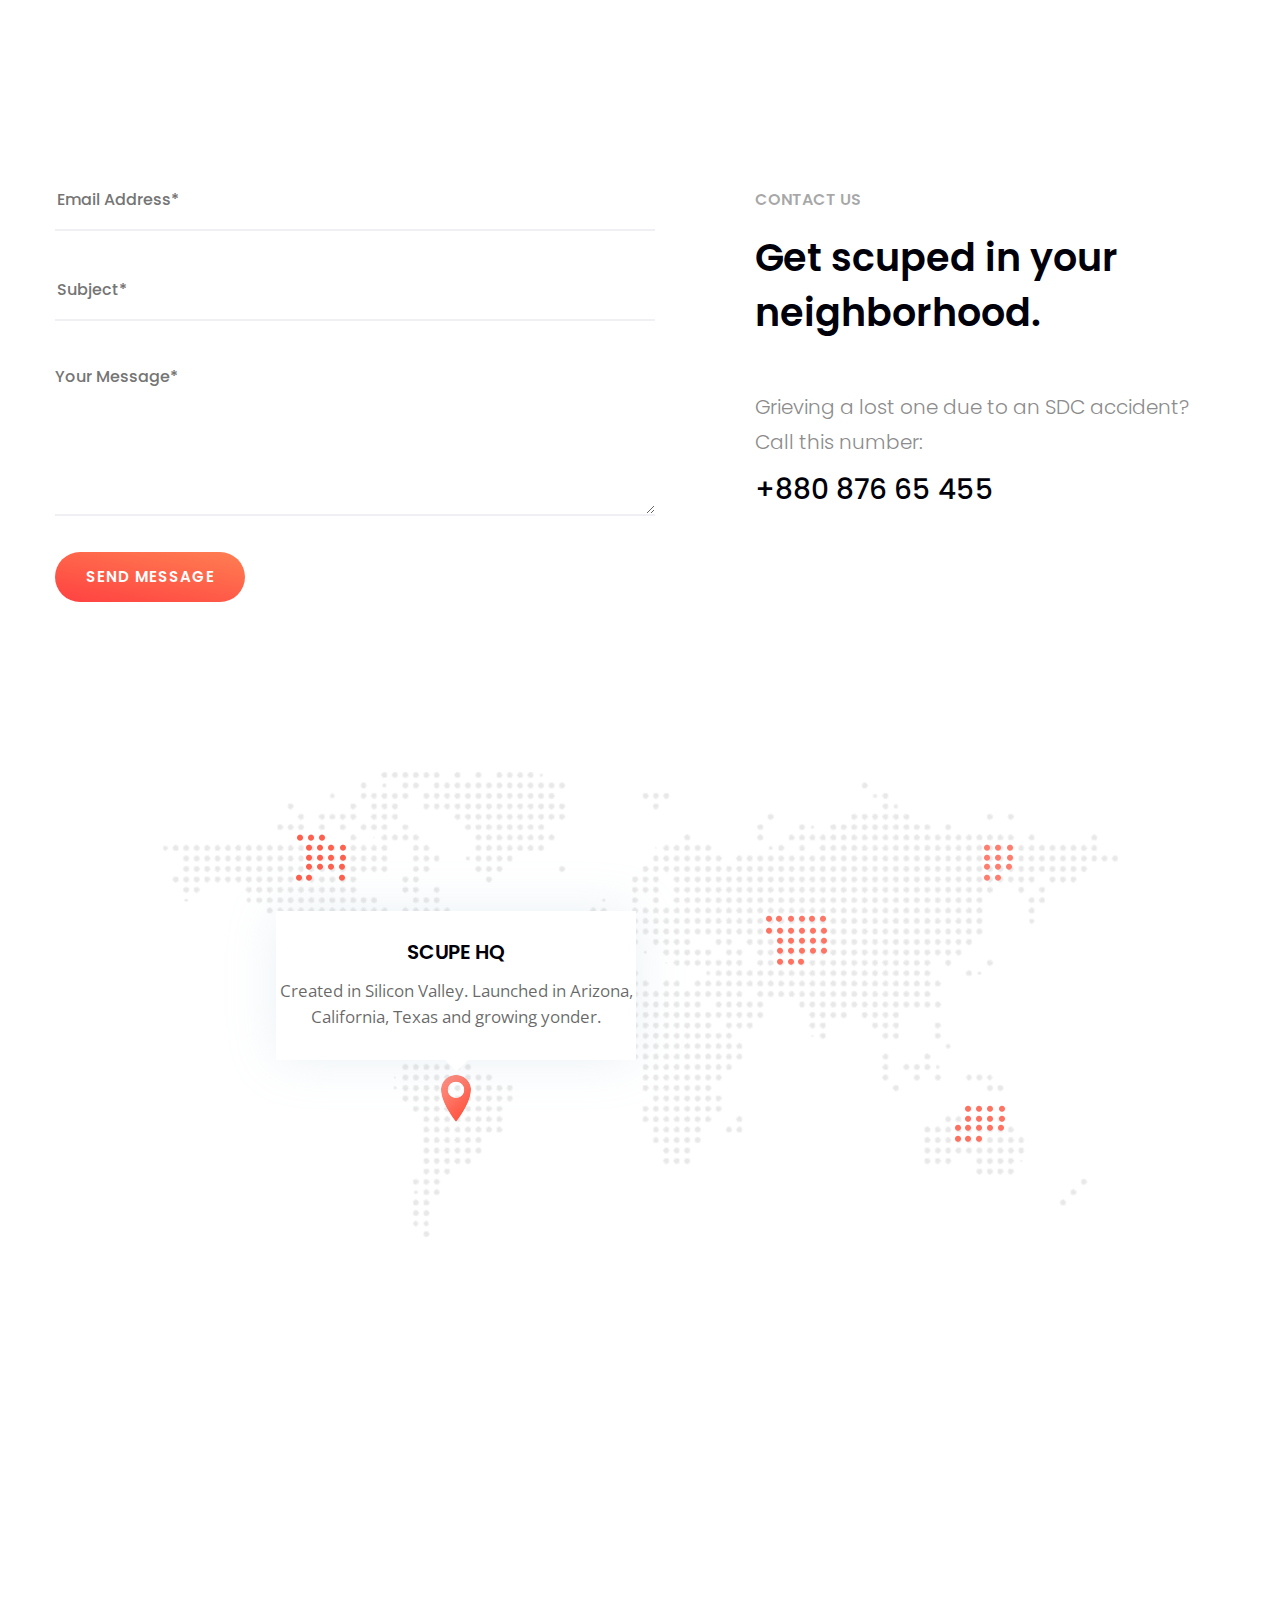
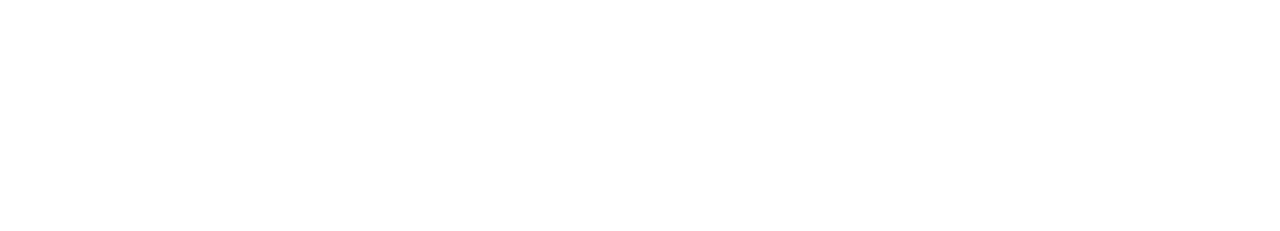
==== commit 998b816f: "update" ====
--- a/index.html
+++ b/index.html
@@ -78,7 +78,7 @@
 								<div class="main-container">
 									<div class="container">
 										<h5 class="wow fadeInUp animated">#1 Ridesharing App</h5>
-										<h1 class="wow fadeInUp animated">Great Features with <br>Real Drivers.</h1>
+										<h1 class="wow fadeInUp animated">Get there safe with <br>Real Drivers.</h1>
 										<p class="wow fadeInUp animated">You're in good hands, real hands. <br> 
                                         When it comes to your life don't take the risk. <br>
                                         Join the fast-growing platform designed to <br> get you there safely.</p>
@@ -87,7 +87,7 @@
 										<div class="image-wrapper wow fadeInUp animated" data-wow-delay="0.75s">
                                             <br><br><br><br>
                                             <br><br><br><br>
-											<img src="images/model.png"  width="90%" alt="">
+											<img src="images/banner.png"  width="80%" alt="">
 										</div>
 									</div> <!-- /.container -->
 								</div> <!-- /.main-container -->
--- a/css/style.css
+++ b/css/style.css
@@ -669,7 +669,7 @@
 .testimonial-section .main-bg-wrapper {
   margin: 150px 0 0 368px;
   position: relative;
-  background: url(http://www.readyelements.com/wp-content/uploads/2017/free-stock-photo-newspapers-on-white-background-2214.jpg) no-repeat center;
+  background: url(../images/model.png) no-repeat center;
   background-size: cover;
   background-attachment: fixed;
   height: 700px;
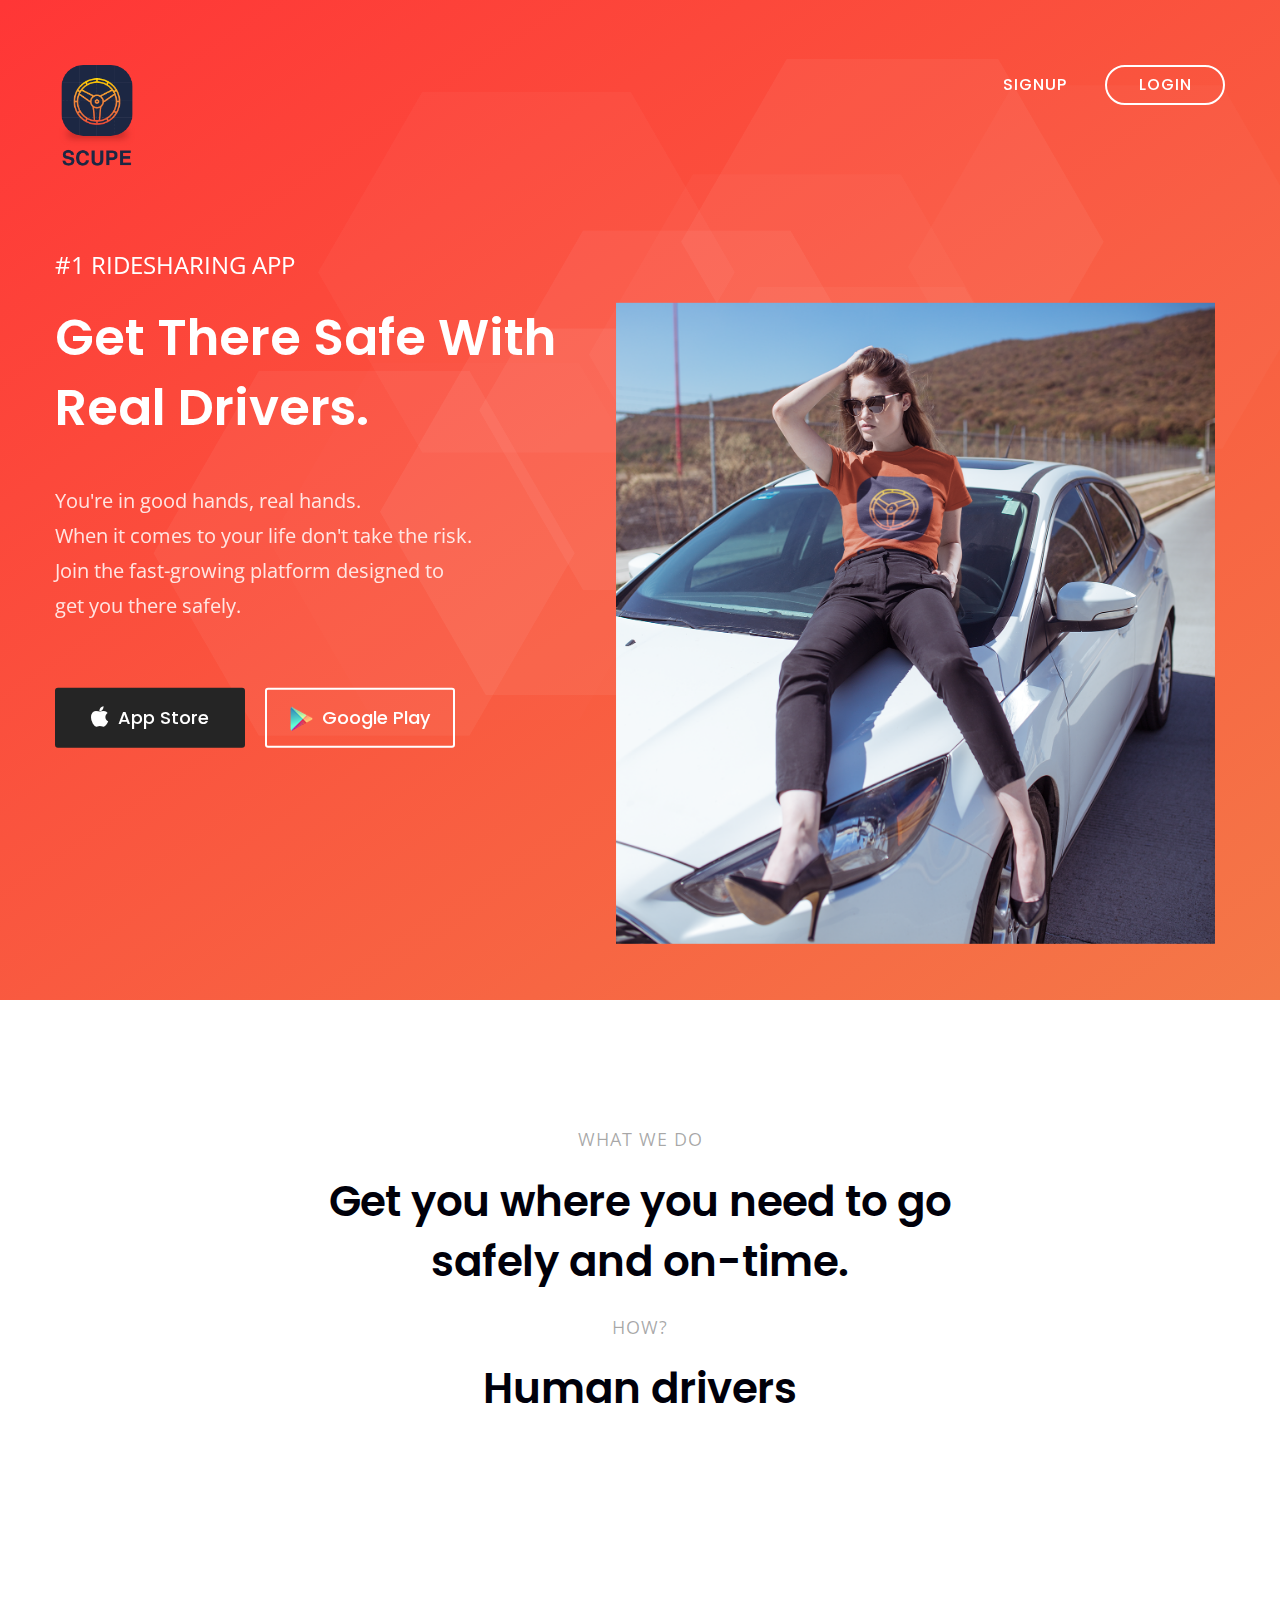
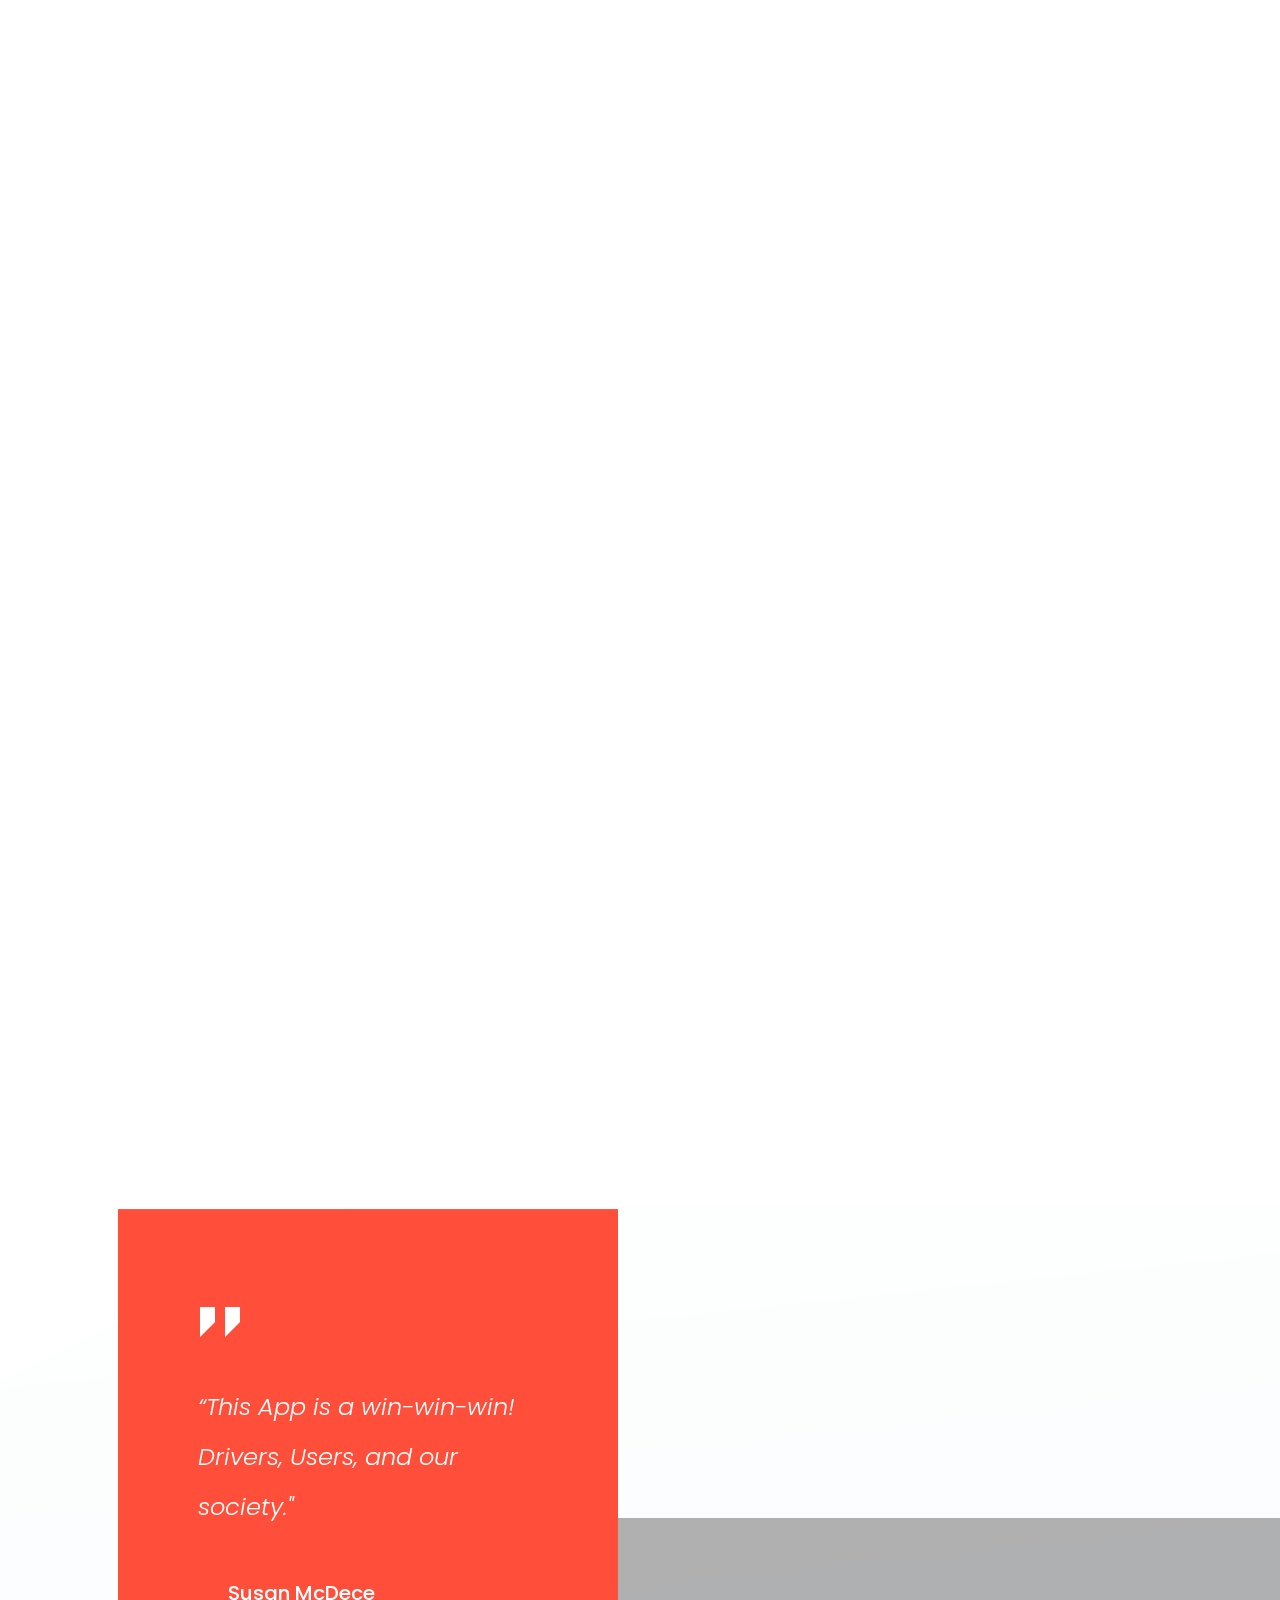
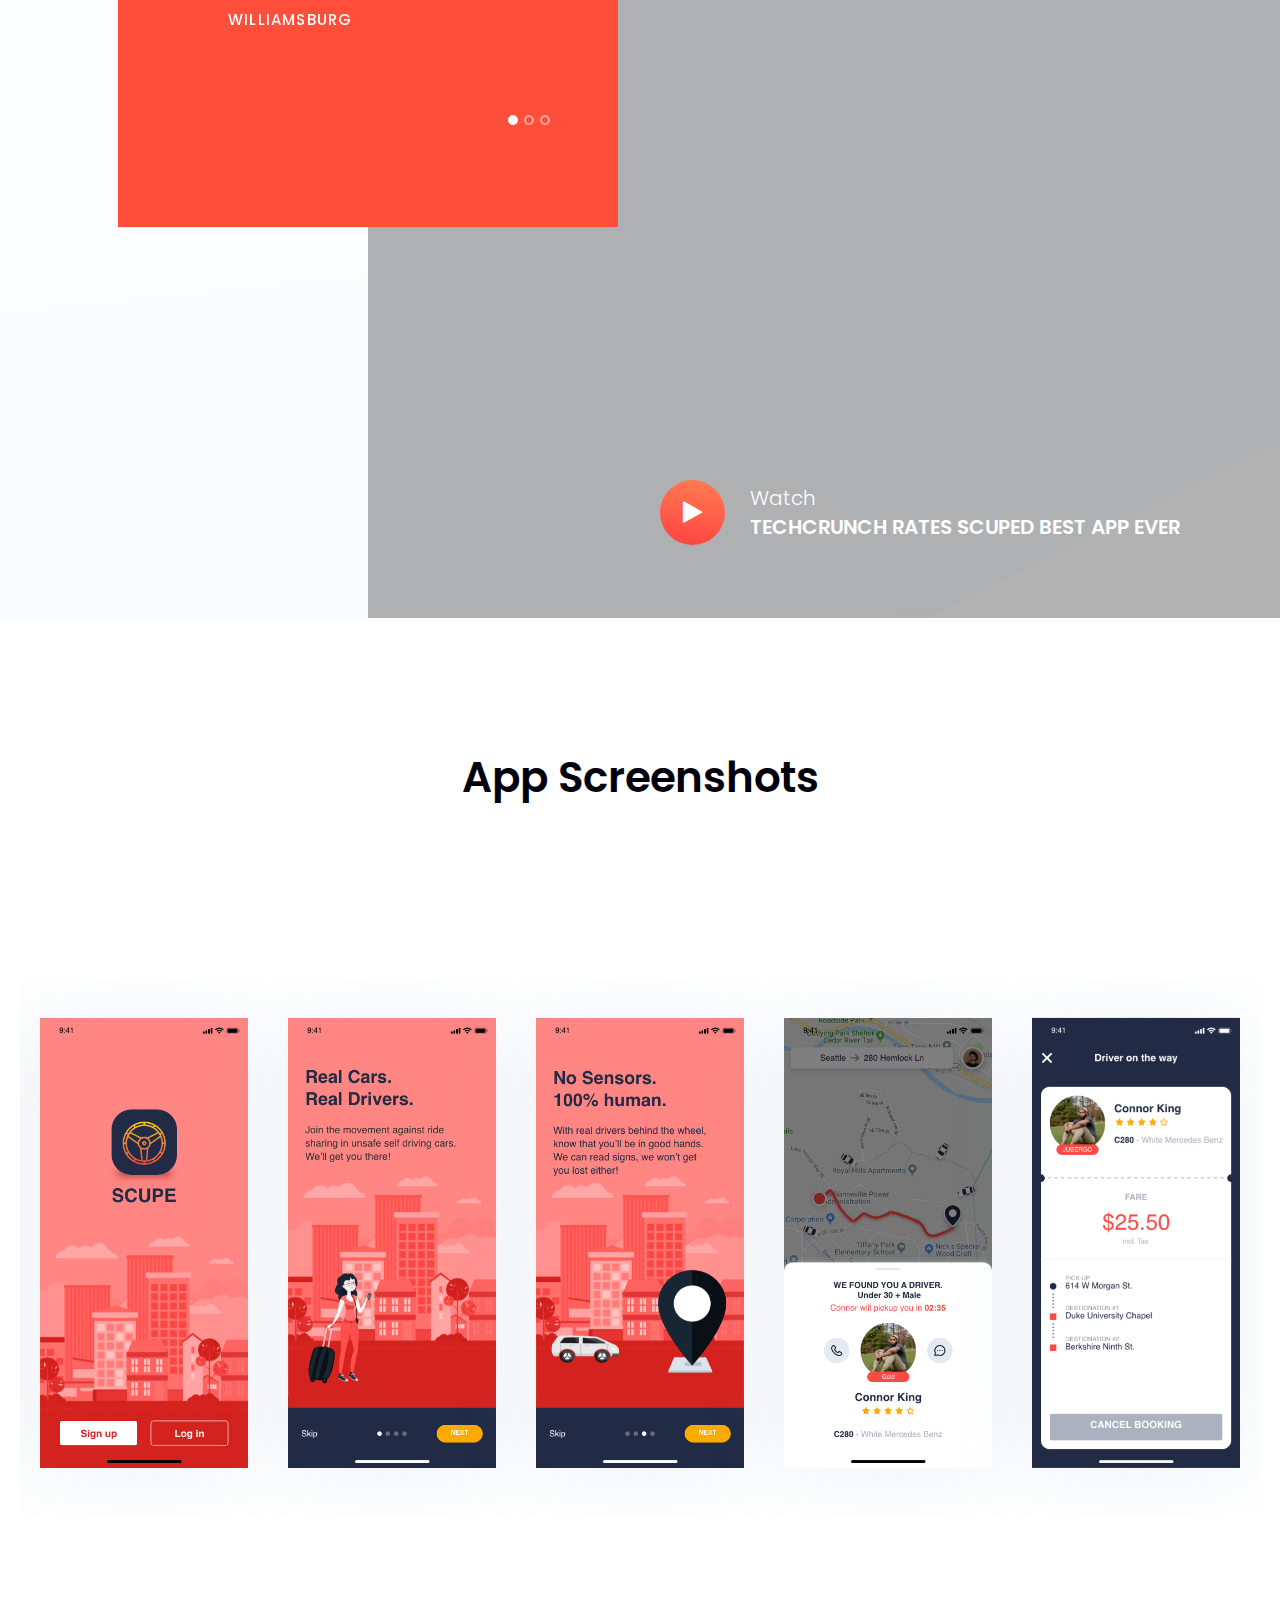
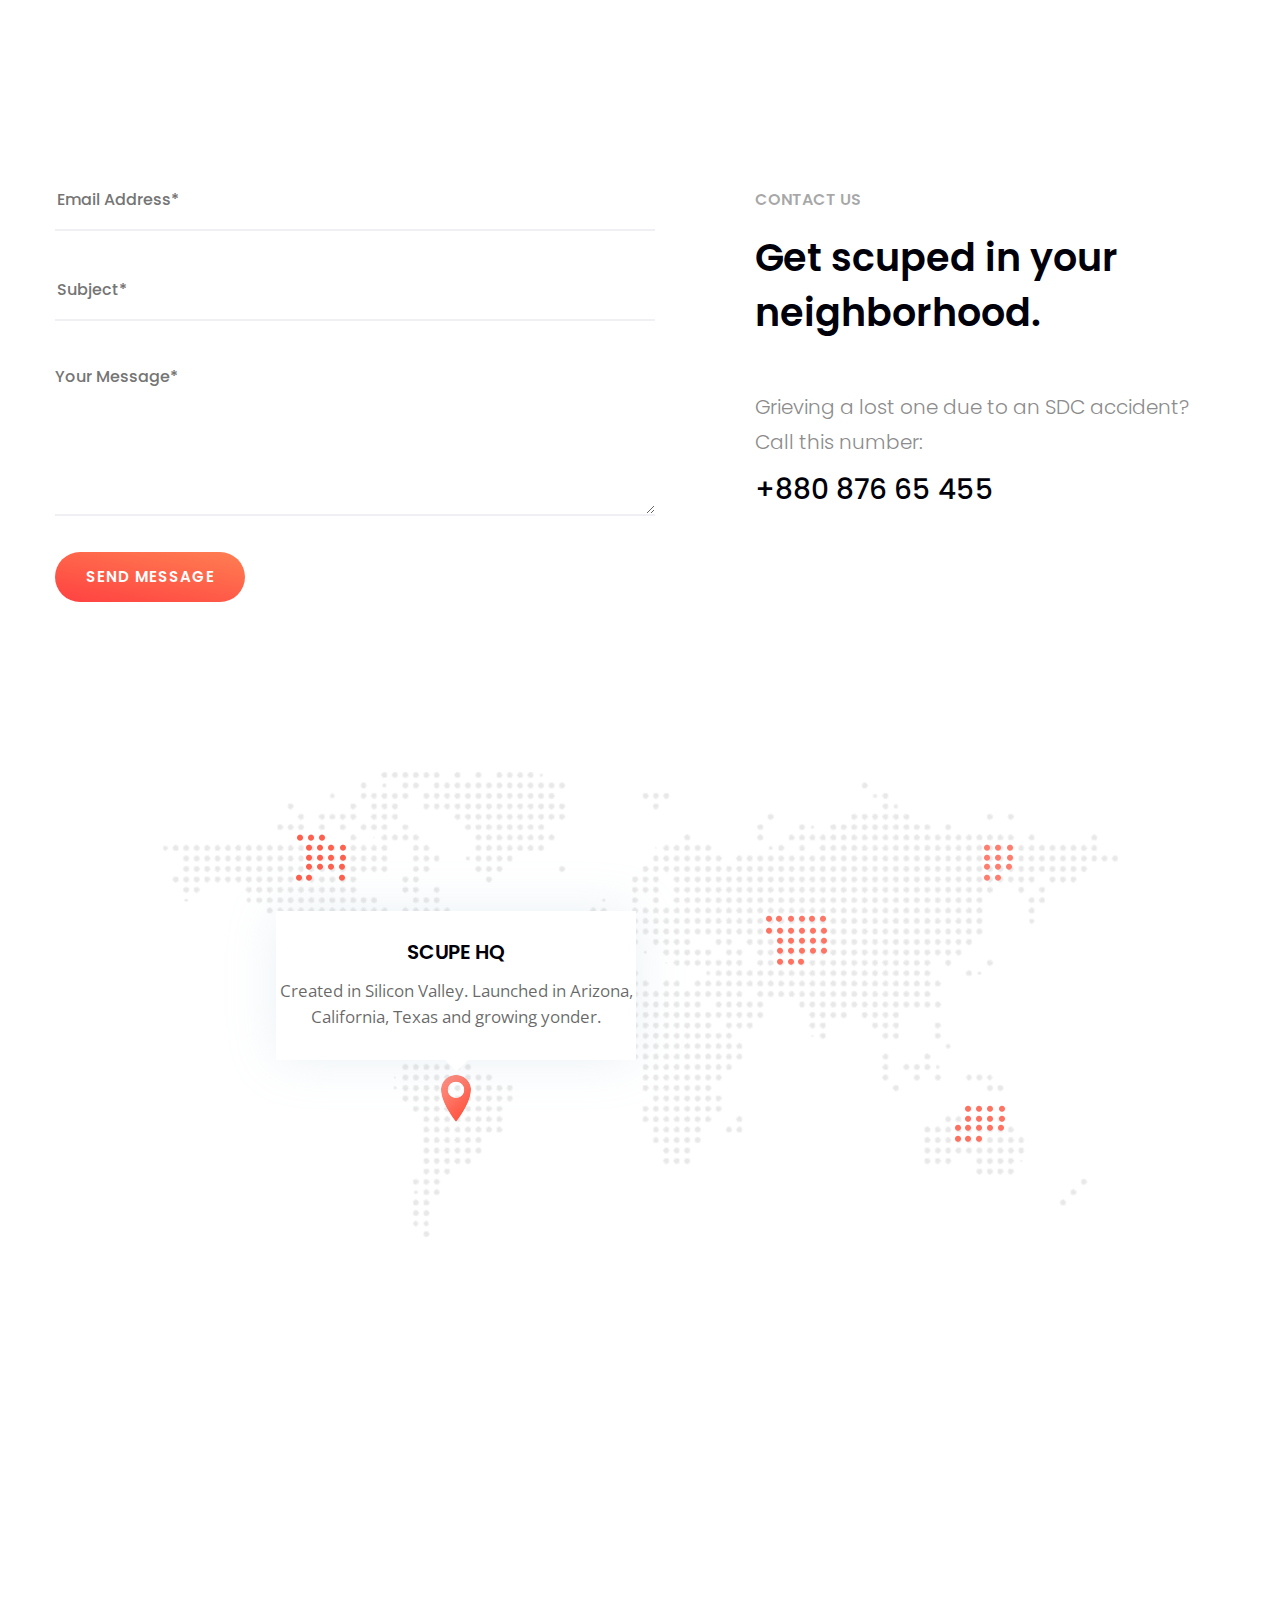
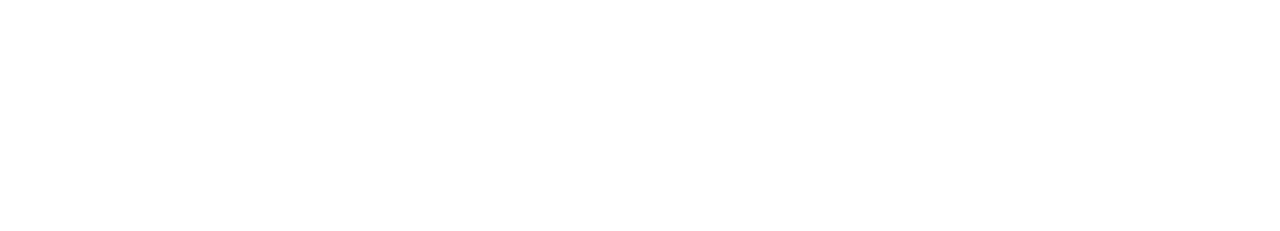
==== commit b781fe7f: "responsive" ====
--- a/index.html
+++ b/index.html
@@ -52,7 +52,7 @@
 					<div class="container">
 						<div class="menu-wrapper clearfix">
 							<div class="logo float-left"><a href="index.html"><img src="images/logo/Scupe.png" width= "60%" alt="Logo"></a></div>
-							<ul class="button-group float-right">
+							<ul id="login" class="button-group float-right">
 								<li><a href="#" class="tran3s">SIgnup</a></li>
 								<li><a href="#" class="tran3s login">LOGIN</a></li>
 							</ul>
--- a/css/responsive.css
+++ b/css/responsive.css
@@ -75,6 +75,7 @@
 
 @media (min-width: 768px) and (max-width: 991px) {
   .app-screenshot .screenshot-container .phone-mockup {width: 45%;top:-19%;}
+    #login {display: none;}
 }
 /*(min-width: 768px) and (max-width: 991px)*/
 
@@ -85,6 +86,7 @@
   .testimonial-section .main-bg-wrapper .overlay {padding-bottom: 150px;}
   #watch-video {bottom: 40px;}
   .app-screenshot h2 {margin-bottom: 40px;}
+    #login {display: none;}
 }
 /*(max-width: 767px)*/
 
@@ -98,18 +100,21 @@
     margin:0;
   }
   .our-blog {padding: 0 15px;}
+    #login {display: none;}
   
 }
 @media (max-width: 600px) {
   .what-we-do .single-block {margin-top: 30px;}
   footer .footer-data-wrapper {padding: 0;}
   #theme-main-banner .camera_caption .container h1 br,#theme-main-banner .camera_caption .container p br {display: none;}
+    #login {display: none;}
 }
 @media (max-width: 550px) {
   .theme-title-one h2 {font-size: 34px;line-height: 48px;}
   .testimonial-section .main-bg-wrapper .main-slider-wrapper {max-width: initial;padding-left: 15px;padding-right: 15px;}
   .testimonial-section .owl-theme .owl-dots {right: 0;}
   .blog-details .tag-option ul {width: 100%;}
+    #login {display: none;}
 }
 @media (max-width: 500px) {
   .boost-your-phone .boster-image-wrapper .ao-annotations {padding-top: 40px;}
@@ -117,6 +122,7 @@
   .advance-feature .feature-warpper .col-xs-6 {width: 100%;}
   .advance-feature .feature-warpper .single-feature.m-fix {margin-top: 0;}
   .our-blog .col-xs-6 {width: 100%;}
+    #login {display: none;}
 }
 @media (max-width: 450px) {
   .google-map-area .map-image-warpper .placeholder .map-meta-data {width: 300px;}
